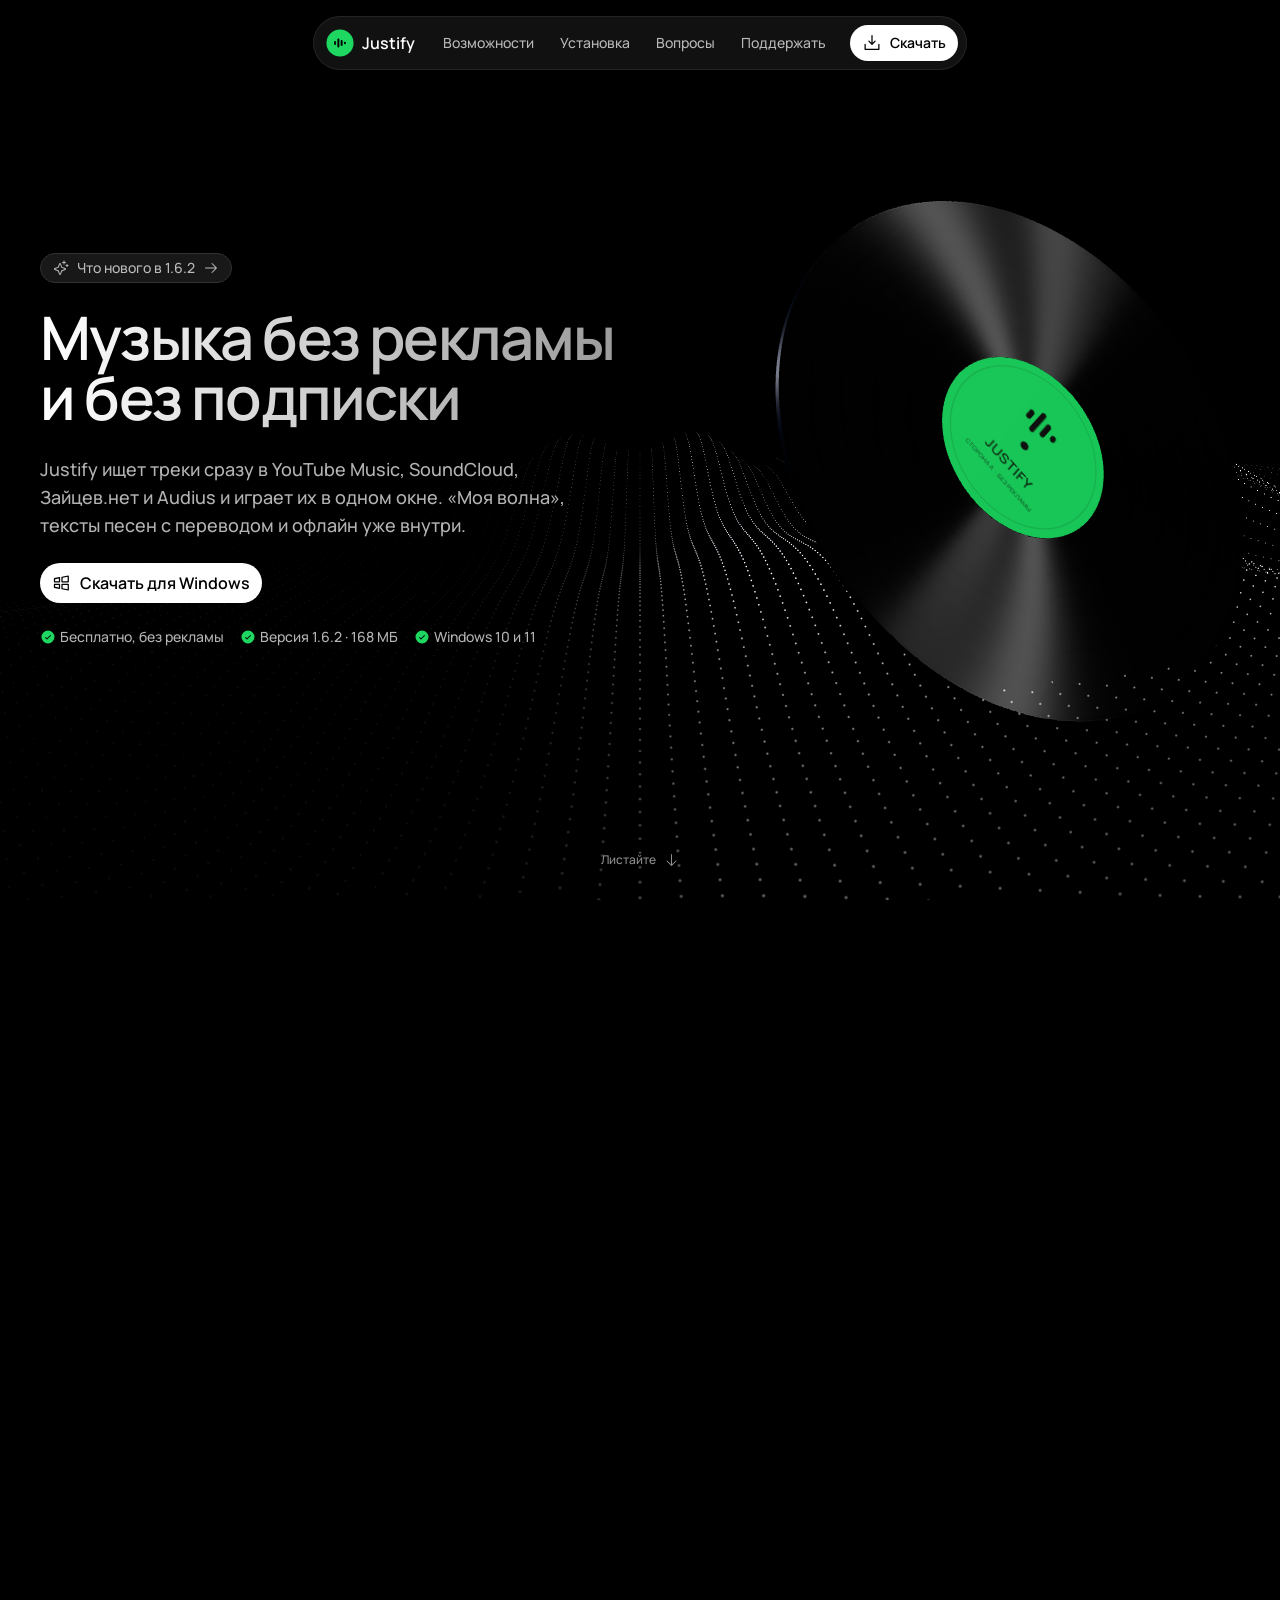
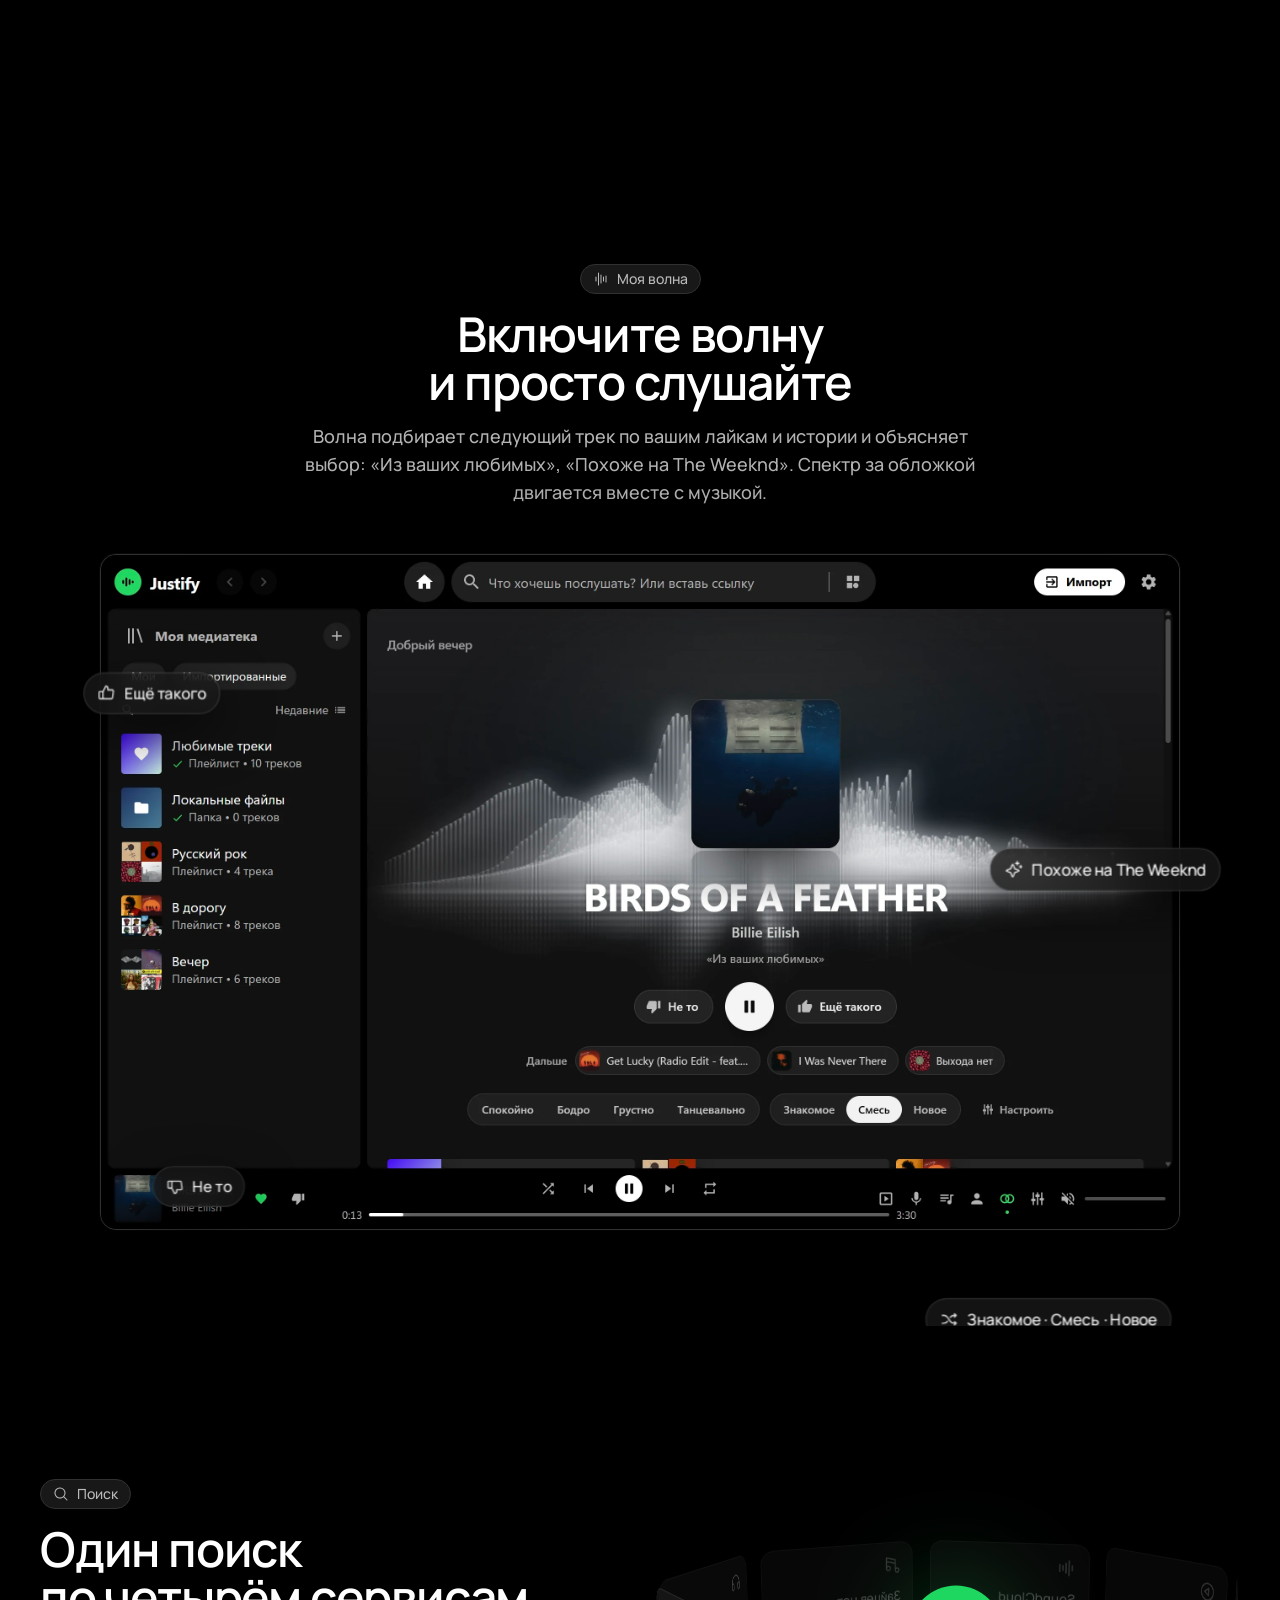
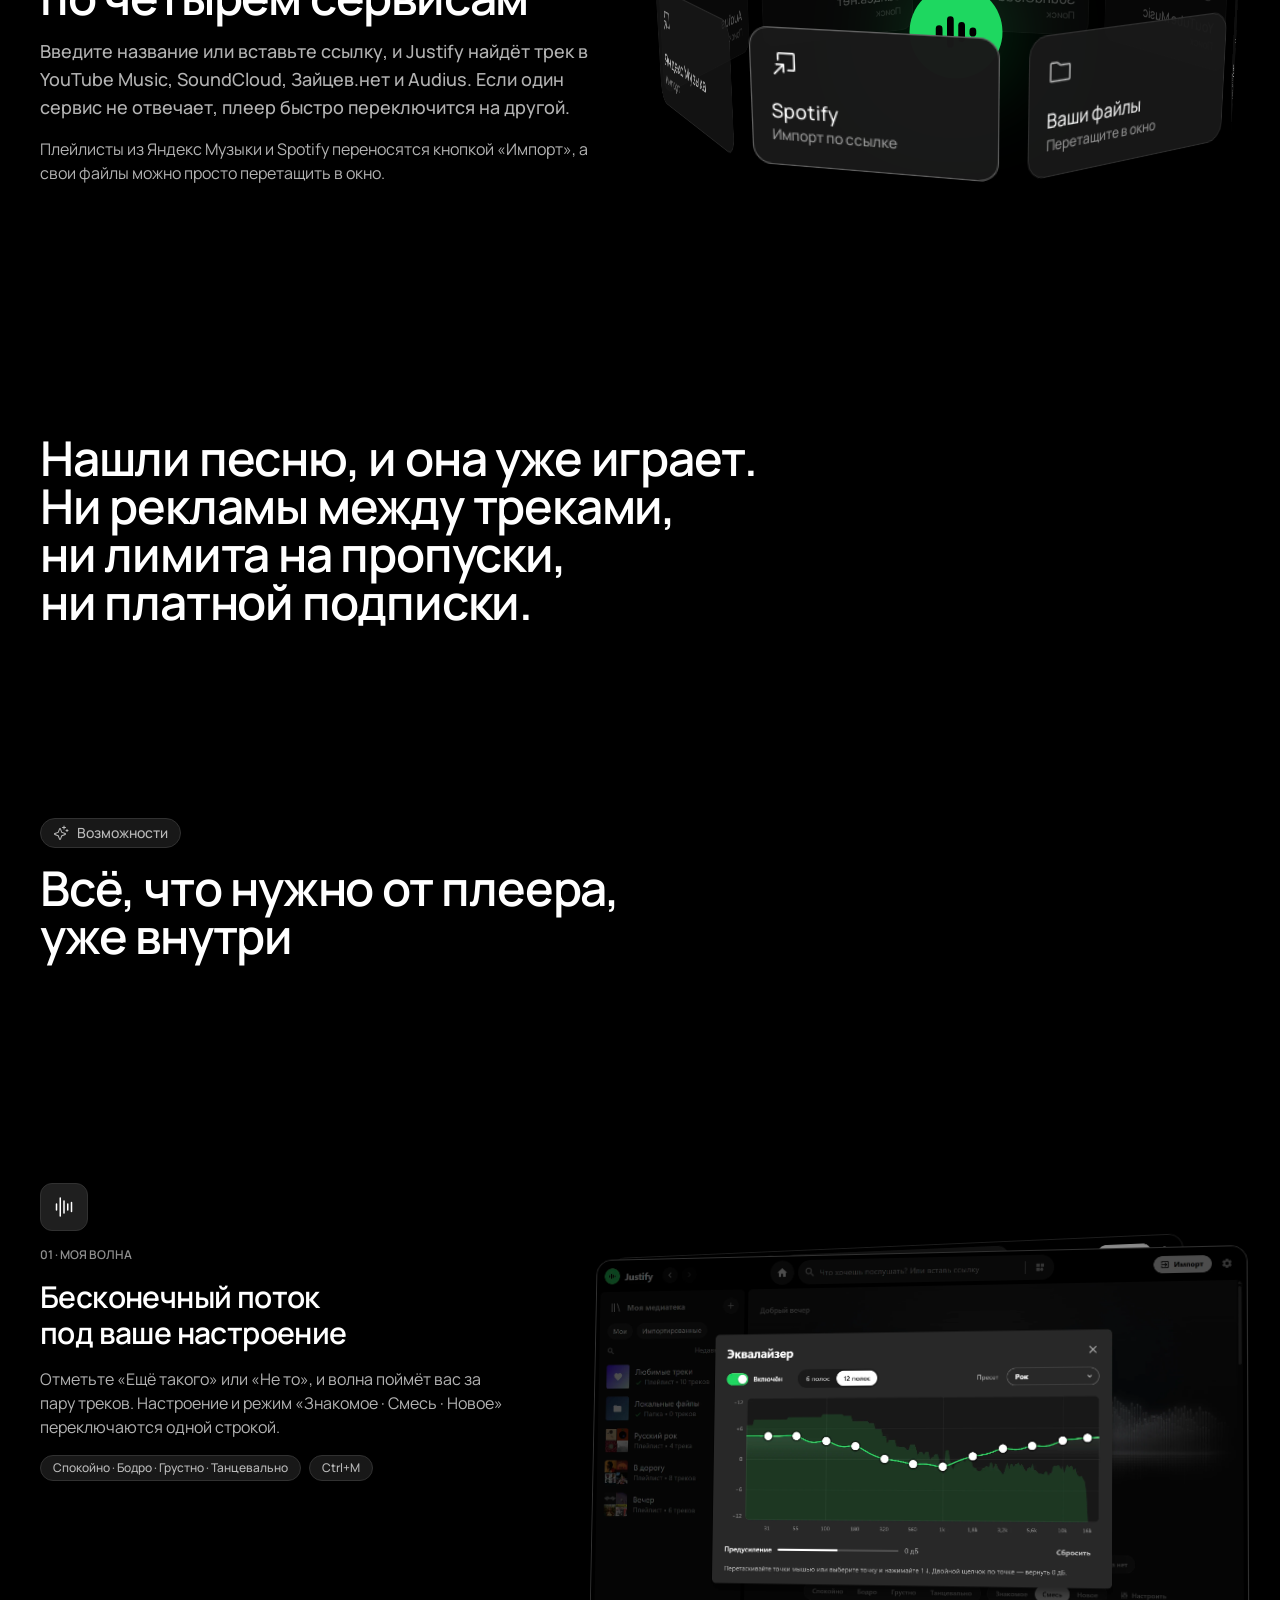
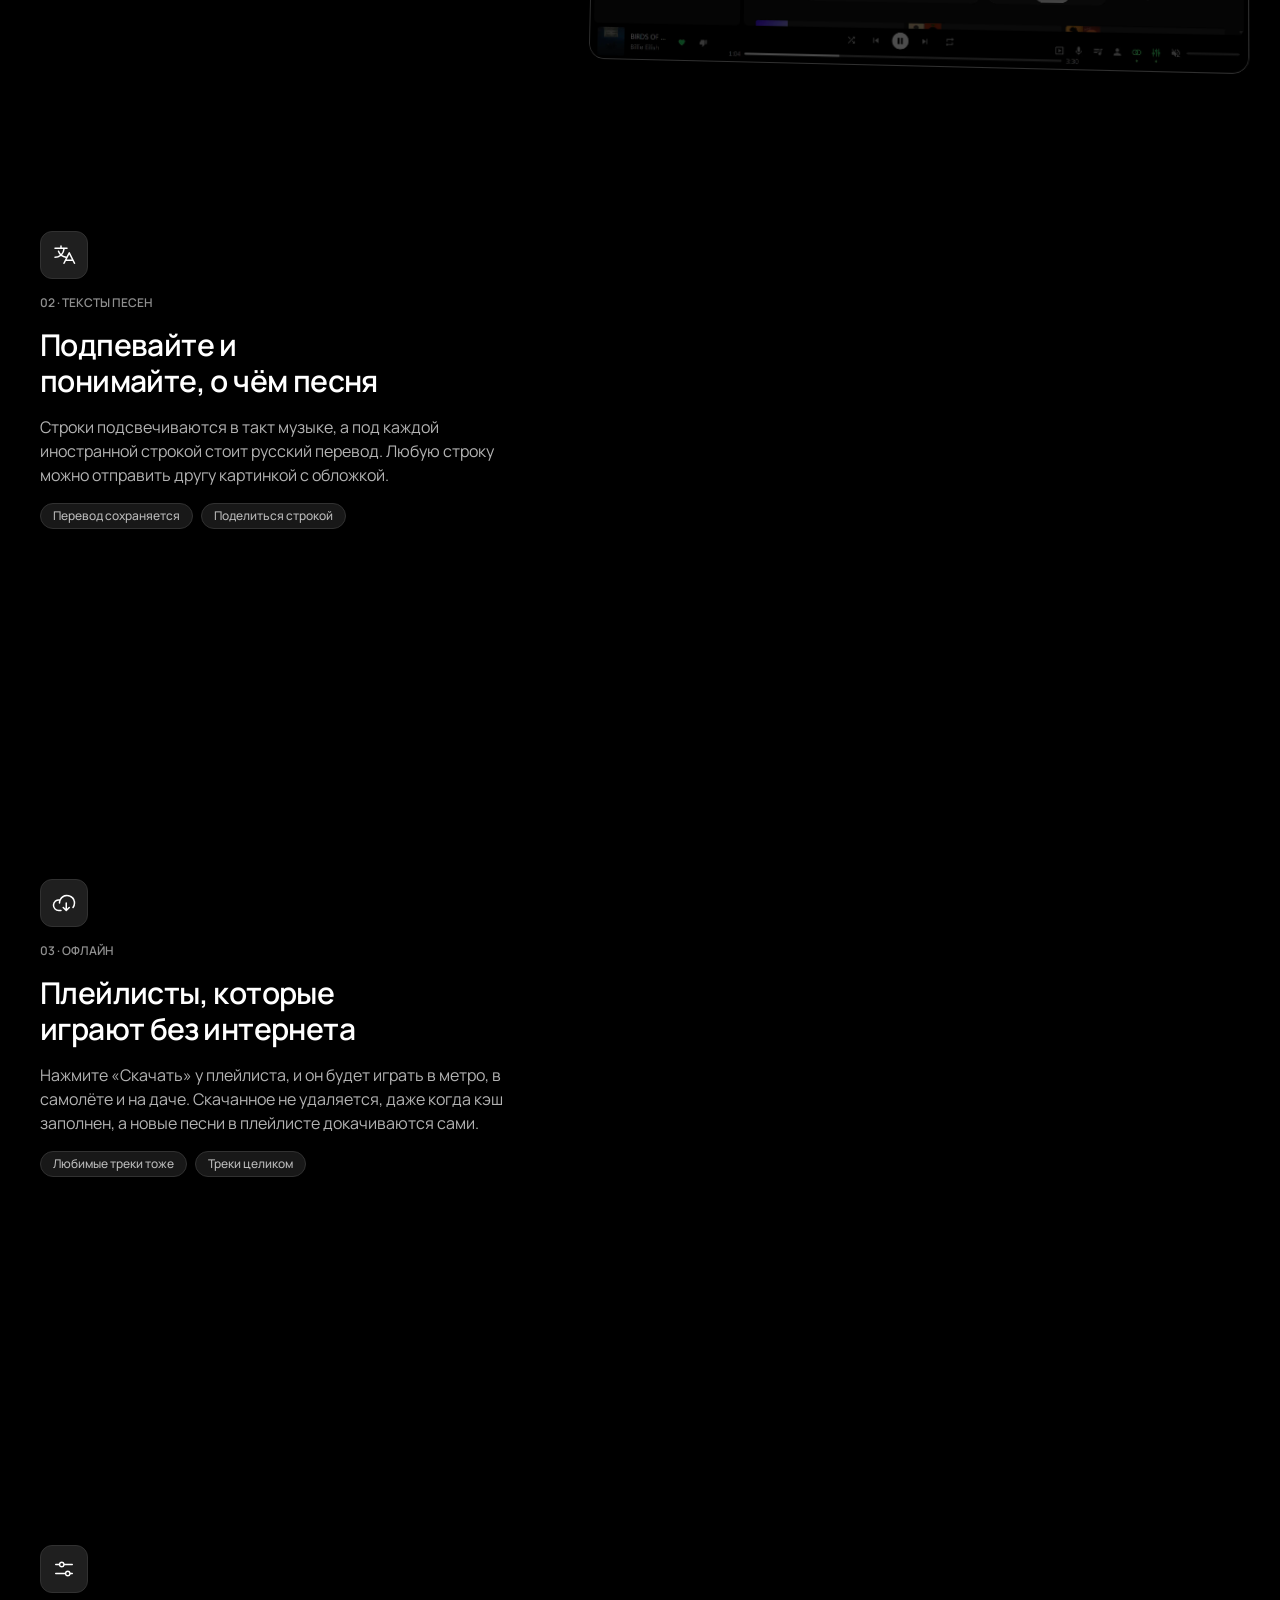
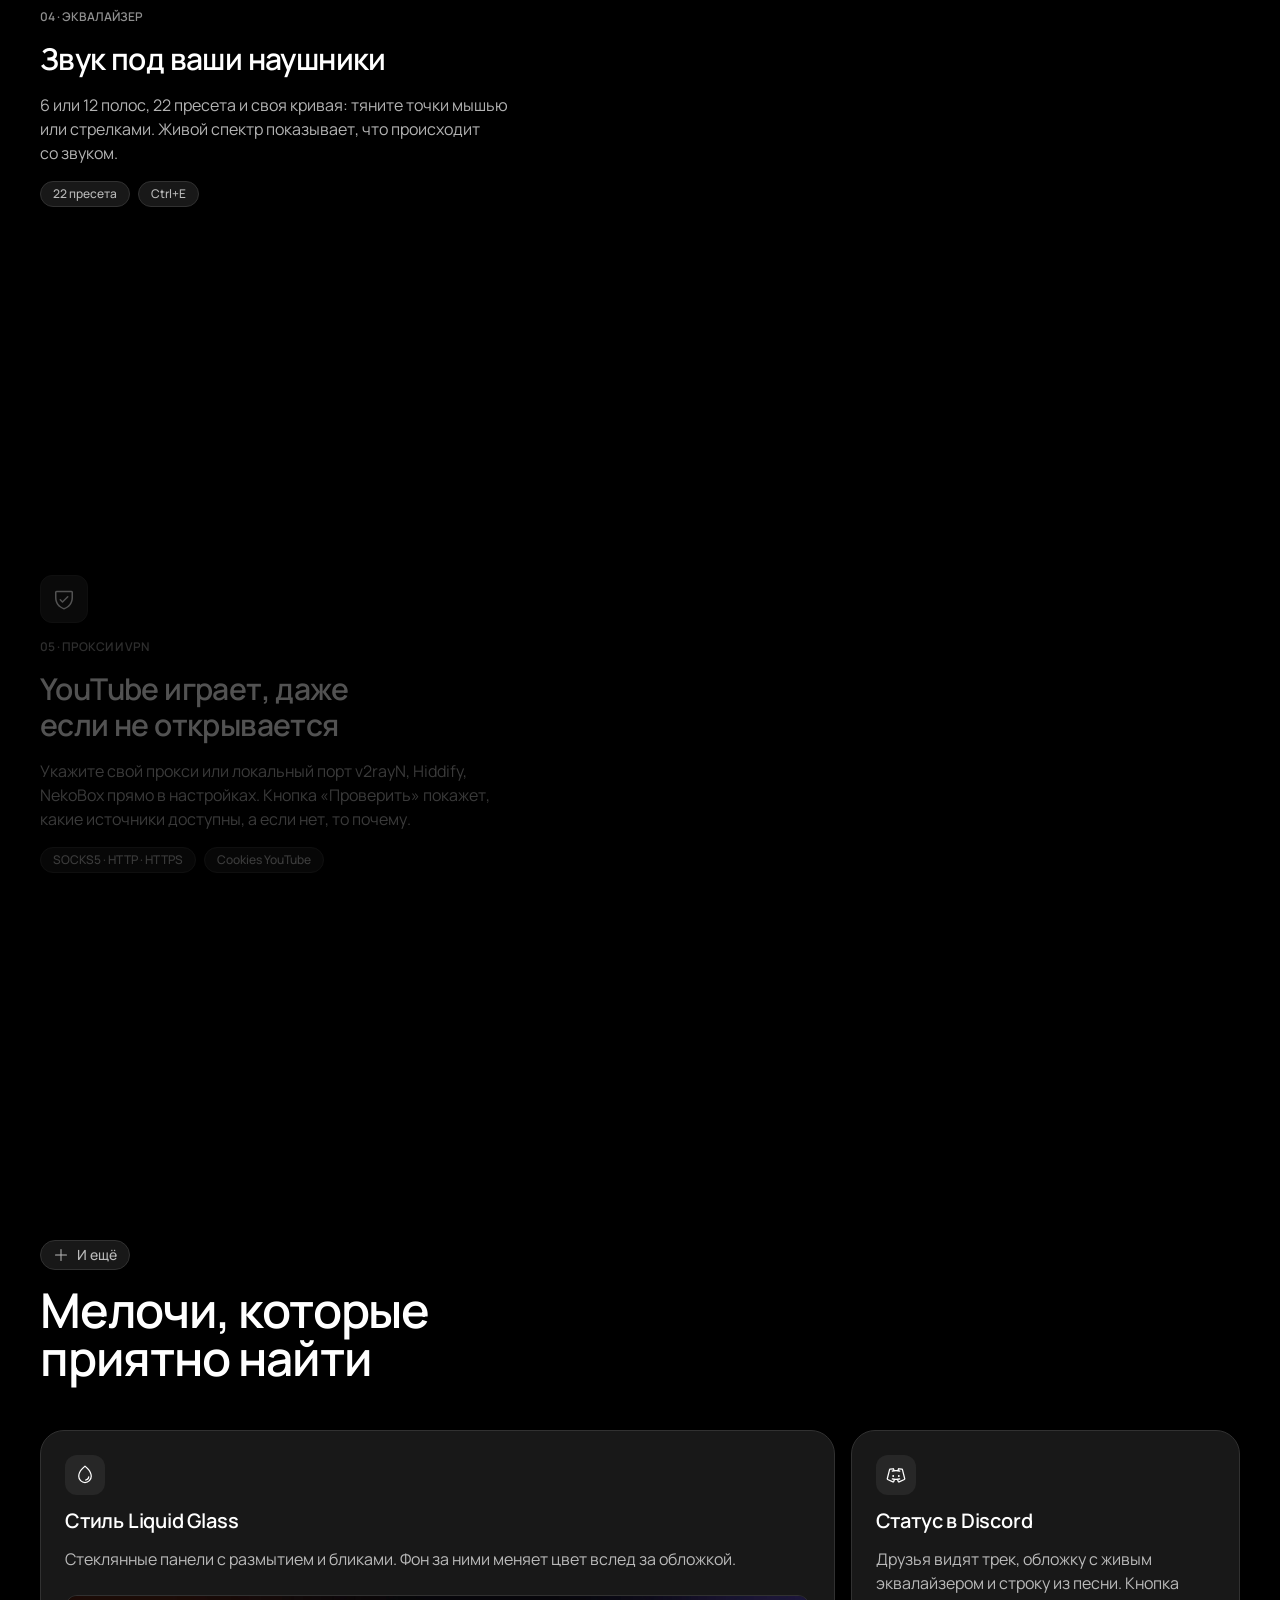
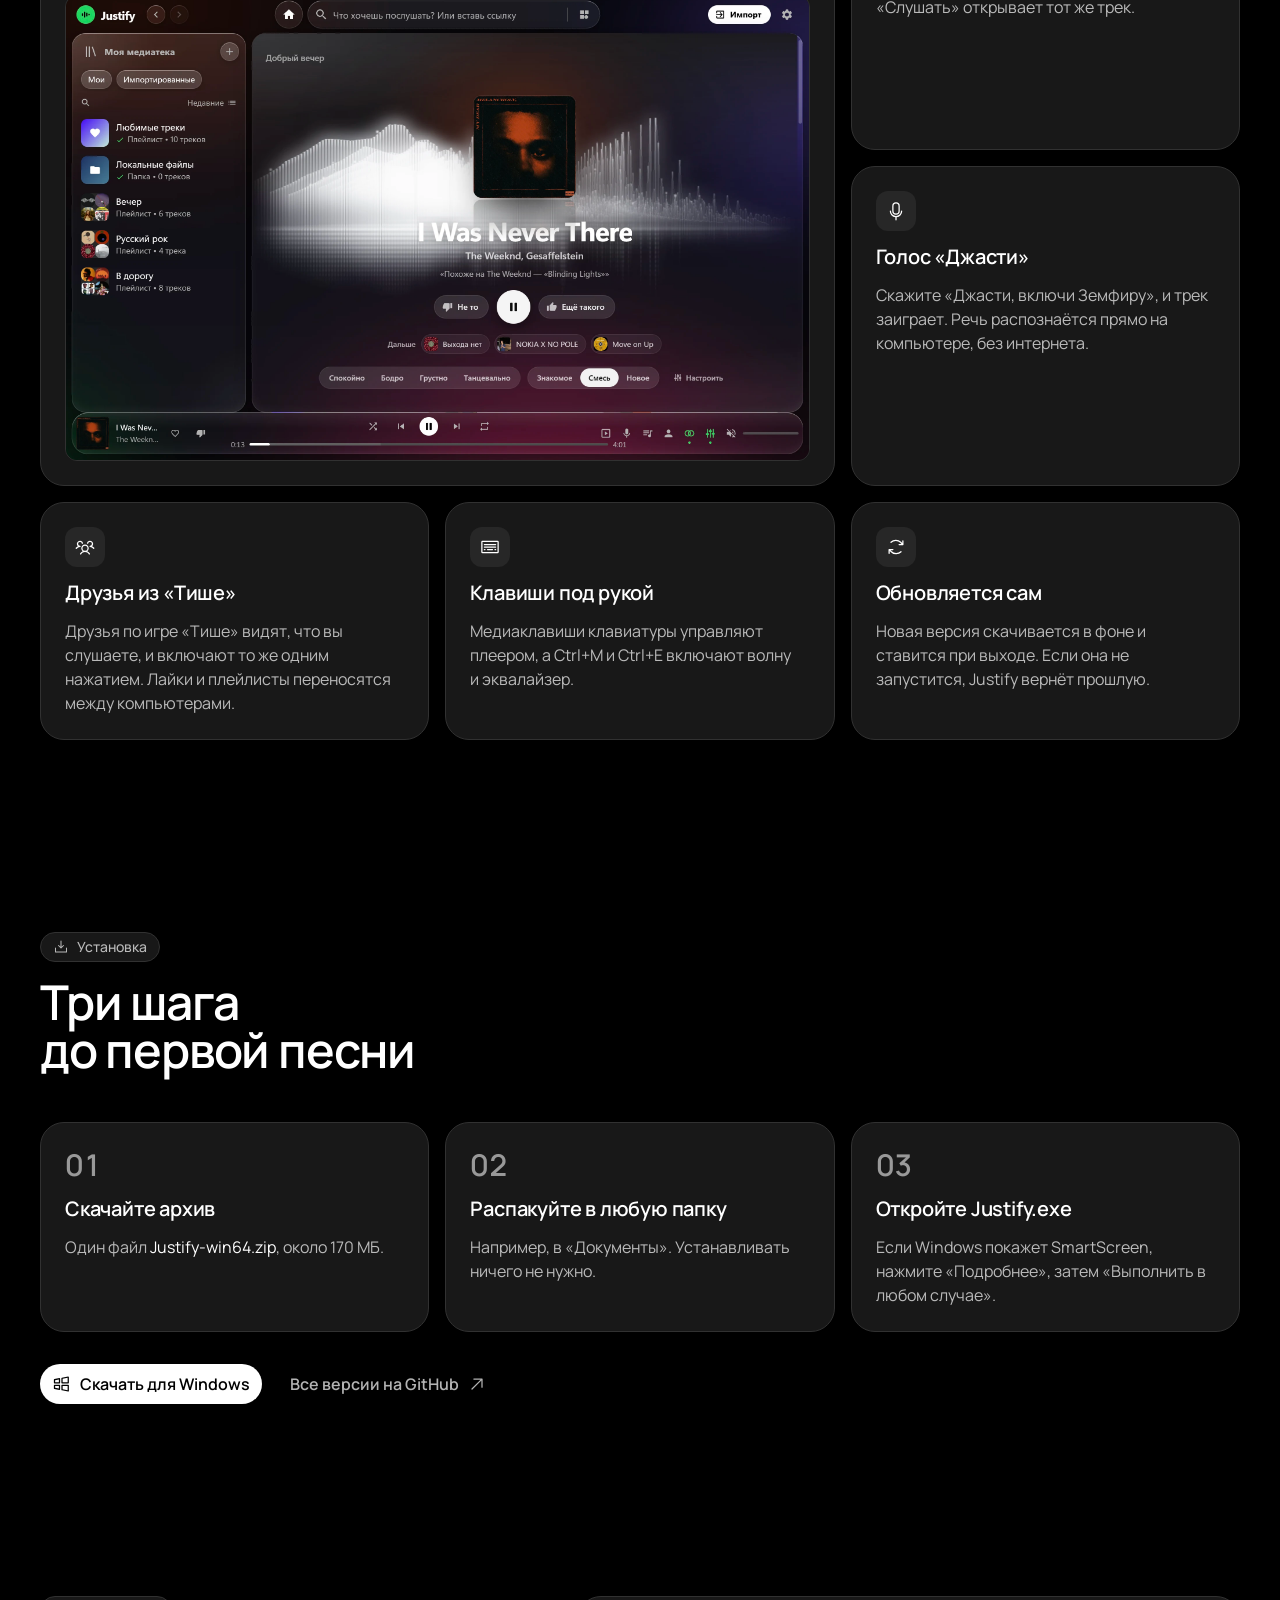
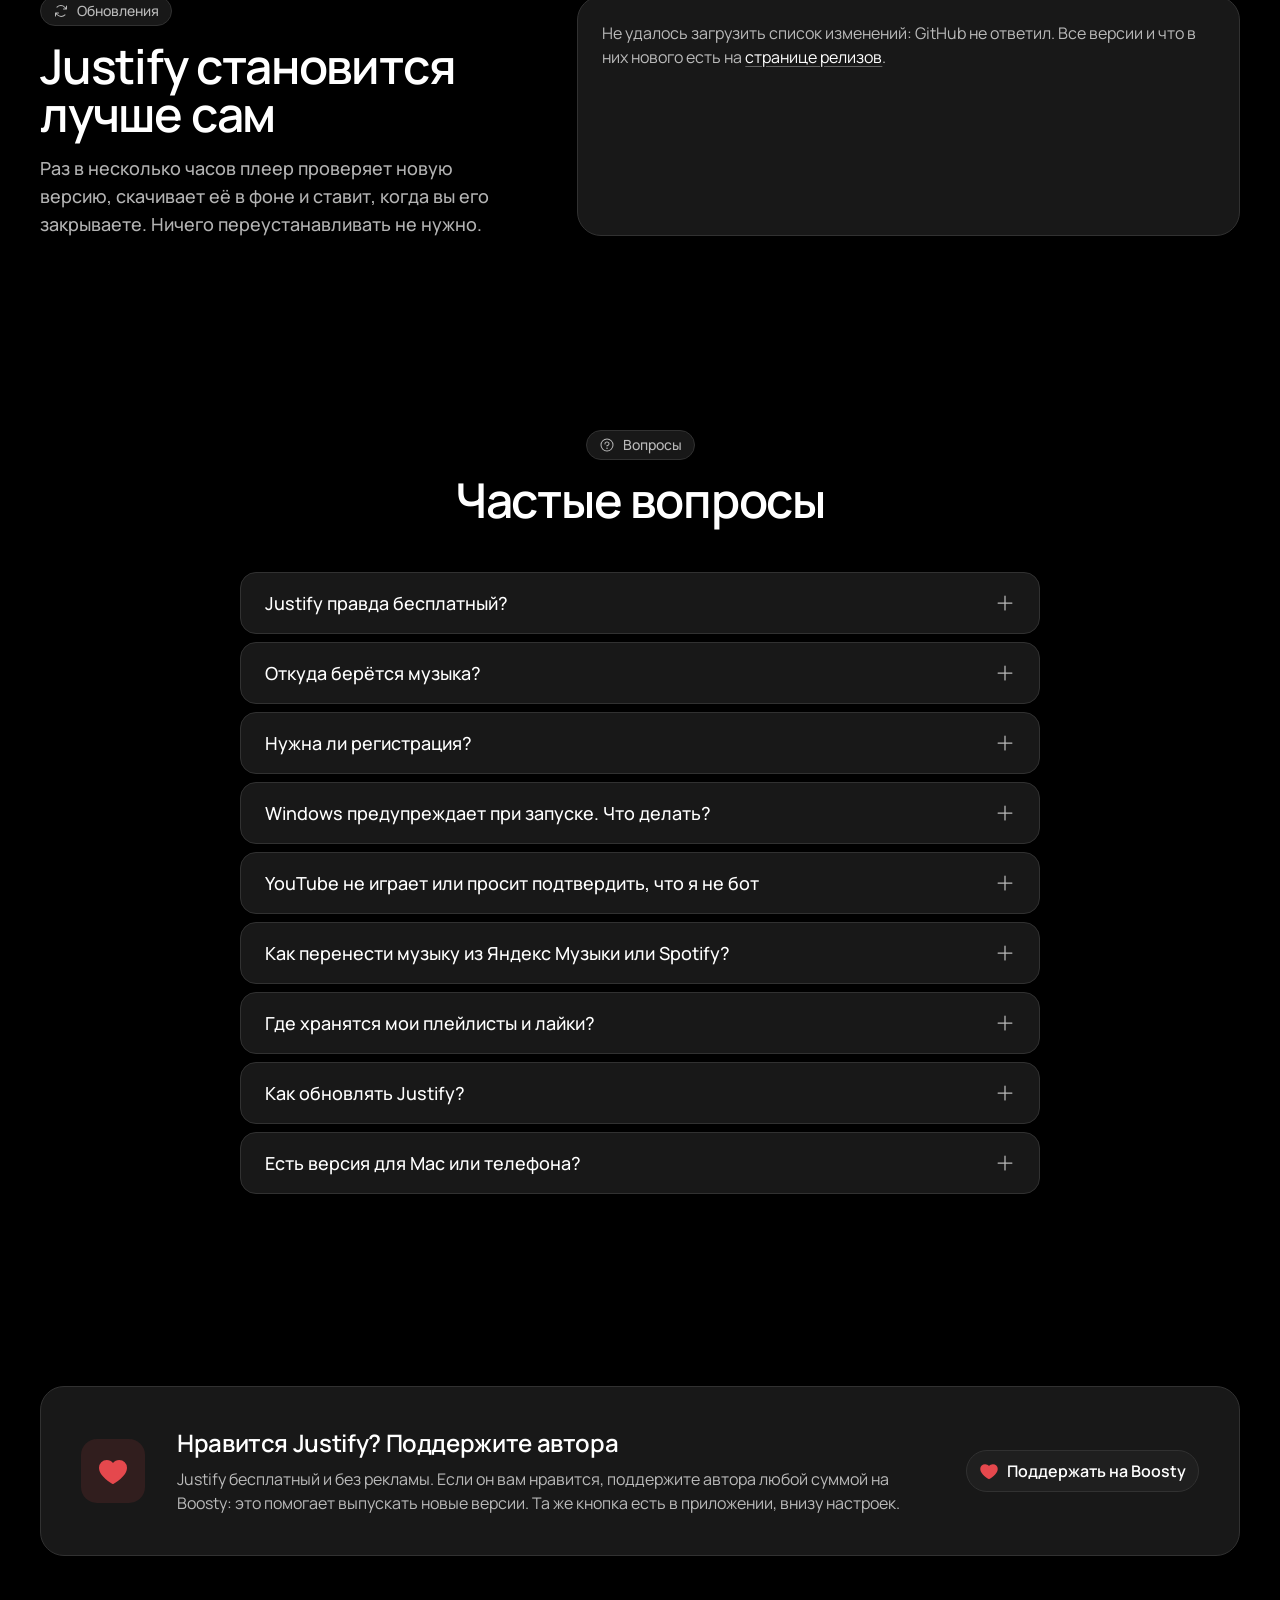
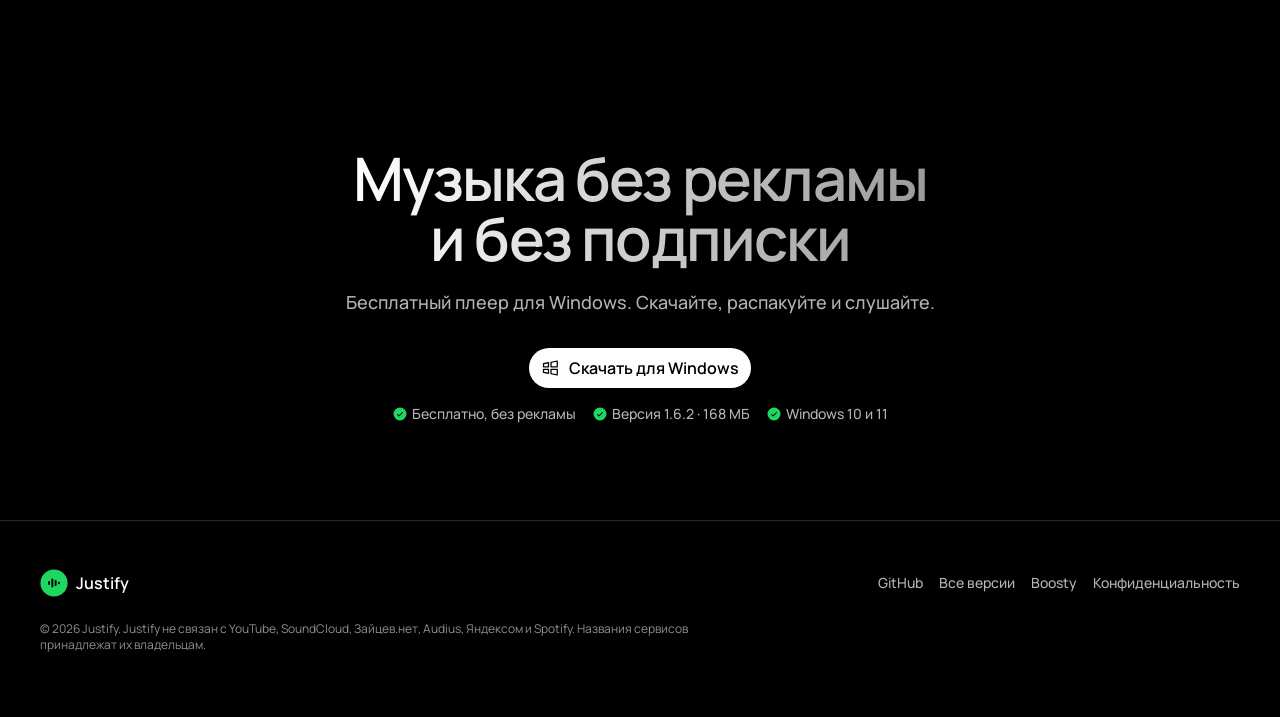
==== docs/index.html @ 6597d5a9 "Add landing site (GitHub Pages, docs/) Promo page with a three.js vinyl hero, scroll-driven 3D secti" ====
<!doctype html>
<html lang="ru">
<head>
  <meta charset="utf-8">
  <meta name="viewport" content="width=device-width, initial-scale=1, viewport-fit=cover">
  <title>Justify: бесплатный музыкальный плеер для Windows без рекламы</title>
  <meta name="description" content="Justify ищет музыку в YouTube Music, SoundCloud, Зайцев.нет и Audius и играет её в одном окне. «Моя волна», тексты песен с переводом, офлайн и эквалайзер. Бесплатно и без рекламы.">
  <link rel="canonical" href="https://sanlaran.github.io/Justify/">
  <meta name="theme-color" content="#000000">
  <meta name="color-scheme" content="dark">
  <link rel="icon" type="image/png" sizes="512x512" href="img/icon.png">
  <link rel="apple-touch-icon" href="img/icon.png">
  <meta property="og:type" content="website">
  <meta property="og:locale" content="ru_RU">
  <meta property="og:site_name" content="Justify">
  <meta property="og:title" content="Justify: музыка без рекламы и без подписки">
  <meta property="og:description" content="Бесплатный плеер для Windows. Ищет треки сразу в YouTube Music, SoundCloud, Зайцев.нет и Audius.">
  <meta property="og:url" content="https://sanlaran.github.io/Justify/">
  <meta property="og:image" content="https://sanlaran.github.io/Justify/img/og.png">
  <meta property="og:image:width" content="1200">
  <meta property="og:image:height" content="630">
  <meta property="og:image:alt" content="Justify: музыка без рекламы и без подписки. Окно плеера с «Моей волной».">
  <meta name="twitter:card" content="summary_large_image">
  <link rel="preload" href="fonts/manrope-cyrillic-wght-normal.woff2" as="font" type="font/woff2" crossorigin>
  <link rel="preload" href="fonts/manrope-latin-wght-normal.woff2" as="font" type="font/woff2" crossorigin>
  <link rel="preconnect" href="https://api.github.com" crossorigin>
  <link rel="stylesheet" href="assets/style.css">
  <script>document.documentElement.classList.add('js');</script>
  <script type="application/ld+json">[{"@context":"https://schema.org","@type":"SoftwareApplication","name":"Justify","description":"Бесплатный музыкальный плеер для Windows без рекламы: поиск по YouTube Music, SoundCloud, Зайцев.нет и Audius, «Моя волна», тексты песен с переводом, офлайн и эквалайзер.","applicationCategory":"MultimediaApplication","operatingSystem":"Windows 10, Windows 11","softwareVersion":"1.6.2","url":"https://sanlaran.github.io/Justify/","downloadUrl":"https://github.com/SanLARAN/Justify/releases/latest/download/Justify-win64.zip","image":"https://sanlaran.github.io/Justify/img/og.png","inLanguage":"ru","offers":{"@type":"Offer","price":"0","priceCurrency":"RUB"}},{"@context":"https://schema.org","@type":"FAQPage","mainEntity":[{"@type":"Question","name":"Justify правда бесплатный?","acceptedAnswer":{"@type":"Answer","text":"Да. В нём нет рекламы, подписки и платных функций. Если захотите сказать спасибо, можно поддержать автора на Boosty."}},{"@type":"Question","name":"Откуда берётся музыка?","acceptedAnswer":{"@type":"Answer","text":"Justify ищет и включает треки из открытых каталогов YouTube Music, SoundCloud, Зайцев.нет и Audius. Ещё он играет файлы с вашего компьютера: просто перетащите их в окно."}},{"@type":"Question","name":"Нужна ли регистрация?","acceptedAnswer":{"@type":"Answer","text":"Нет, всё работает сразу. Аккаунт нужен, только если хотите переносить лайки и плейлисты между компьютерами и видеть, что слушают друзья. Для входа подходят ник и пароль из игры «Тише»."}},{"@type":"Question","name":"Windows предупреждает при запуске. Что делать?","acceptedAnswer":{"@type":"Answer","text":"Это фильтр SmartScreen: он предупреждает о программах без платной цифровой подписи. Нажмите «Подробнее», затем «Выполнить в любом случае». Все версии Justify лежат в открытых релизах на GitHub."}},{"@type":"Question","name":"YouTube не играет или просит подтвердить, что я не бот","acceptedAnswer":{"@type":"Answer","text":"Откройте Настройки → Прокси и VPN и укажите свой прокси или локальный порт v2rayN, Hiddify, NekoBox. Кнопка «Проверить» покажет, что открывается. Если YouTube просит подтвердить, что вы не бот, возьмите cookies из браузера в Настройки → YouTube."}},{"@type":"Question","name":"Как перенести музыку из Яндекс Музыки или Spotify?","acceptedAnswer":{"@type":"Answer","text":"Нажмите «Импорт» вверху окна. Можно вставить ссылку на плейлист, войти в Яндекс Музыку или просто вставить список песен текстом. Justify найдёт те же треки и сложит их в плейлист."}},{"@type":"Question","name":"Где хранятся мои плейлисты и лайки?","acceptedAnswer":{"@type":"Answer","text":"На вашем компьютере, в папке %APPDATA%\\Justify. Резервную копию можно сделать в Настройки → Данные → Экспорт."}},{"@type":"Question","name":"Как обновлять Justify?","acceptedAnswer":{"@type":"Answer","text":"Никак: он сам проверяет новые версии, скачивает их в фоне и ставит, когда вы закрываете плеер. Проверить вручную можно в Настройки → Обновления."}},{"@type":"Question","name":"Есть версия для Mac или телефона?","acceptedAnswer":{"@type":"Answer","text":"Пока только для Windows 10 и 11, 64 бит."}}]}]</script>
</head>
<body>
  <a class="skip-link button-sm" href="#main">Перейти к содержанию</a>

  <header>
    <nav class="nav" aria-label="Основное меню">
      <a class="nav-logo body-1" href="#top" aria-label="Justify, в начало страницы"><svg viewBox="0 0 512 512" aria-hidden="true" focusable="false"><circle cx="256" cy="256" r="248" fill="#1ED760"/><g fill="#000"><rect x="148" y="220" width="36" height="72" rx="18"/><rect x="208" y="172" width="36" height="168" rx="18"/><rect x="268" y="202" width="36" height="108" rx="18"/><rect x="328" y="232" width="36" height="48" rx="18"/></g></svg><span>Justify</span></a>
      <div class="nav-links">
        <a class="title-4" href="#features">Возможности</a>
        <a class="title-4" href="#install">Установка</a>
        <a class="title-4" href="#faq">Вопросы</a>
        <a class="title-4" href="#support">Поддержать</a>
      </div>
      <a class="btn btn-primary button-sm nav-cta" href="https://github.com/SanLARAN/Justify/releases/latest/download/Justify-win64.zip" data-download><svg class="ic" viewBox="0 0 256 256" fill="currentColor" aria-hidden="true" focusable="false"><path d="M224,144v64a8,8,0,0,1-8,8H40a8,8,0,0,1-8-8V144a8,8,0,0,1,16,0v56H208V144a8,8,0,0,1,16,0Zm-101.66,5.66a8,8,0,0,0,11.32,0l40-40a8,8,0,0,0-11.32-11.32L136,124.69V32a8,8,0,0,0-16,0v92.69L93.66,98.34a8,8,0,0,0-11.32,11.32Z"/></svg>Скачать</a>
      <button class="nav-toggle" type="button" aria-expanded="false" aria-controls="menu" aria-label="Открыть меню"><span></span><span></span></button>
    </nav>
    <div class="menu" id="menu" aria-hidden="true">
      <ul>
        <li style="--i:0"><a class="menu-link heading-4" href="#features">Возможности</a></li>
        <li style="--i:1"><a class="menu-link heading-4" href="#install">Установка</a></li>
        <li style="--i:2"><a class="menu-link heading-4" href="#faq">Вопросы</a></li>
        <li style="--i:3"><a class="menu-link heading-4" href="#support">Поддержать</a></li>
        <li style="--i:4"><a class="btn btn-primary button-md" href="https://github.com/SanLARAN/Justify/releases/latest/download/Justify-win64.zip" data-download><svg class="ic" viewBox="0 0 256 256" fill="currentColor" aria-hidden="true" focusable="false"><path d="M208,136H128a8,8,0,0,0-8,8v57.45a8,8,0,0,0,6.57,7.88l80,14.54A7.61,7.61,0,0,0,208,224a8,8,0,0,0,8-8V144A8,8,0,0,0,208,136Zm-8,70.41-64-11.63V152h64ZM96,136H32a8,8,0,0,0-8,8v40a8,8,0,0,0,6.57,7.87l64,11.64a8.54,8.54,0,0,0,1.43.13,8,8,0,0,0,8-8V144A8,8,0,0,0,96,136Zm-8,50.05-48-8.73V152H88ZM213.13,33.86a8,8,0,0,0-6.56-1.73l-80,14.55A8,8,0,0,0,120,54.55V112a8,8,0,0,0,8,8h80a8,8,0,0,0,8-8V40A8,8,0,0,0,213.13,33.86ZM200,104H136V61.22l64-11.63ZM101.13,54.22a8,8,0,0,0-6.56-1.73l-64,11.64A8,8,0,0,0,24,72v40a8,8,0,0,0,8,8H96a8,8,0,0,0,8-8V60.36A8,8,0,0,0,101.13,54.22ZM88,104H40V78.68L88,70Z"/></svg>Скачать для Windows</a></li>
      </ul>
    </div>
  </header>

  <main id="main">
    <!-- Герой: пластинка над серебряной волной (three.js), при прокрутке разворачивается к зрителю -->
    <section class="hero" id="top" aria-labelledby="hero-title">
      <div class="hero-sticky">
        <canvas class="hero-canvas" aria-hidden="true"></canvas>
        <div class="hero-fallback" aria-hidden="true"><img src="img/wave.webp" width="2560" height="1600" alt=""></div>
        <div class="container hero-inner">
          <div class="hero-copy" data-hero-copy>
            <a class="eyebrow caption-1" href="#updates"><svg class="ic" viewBox="0 0 256 256" fill="currentColor" aria-hidden="true" focusable="false"><path d="M197.58,129.06,146,110l-19-51.62a15.92,15.92,0,0,0-29.88,0L78,110l-51.62,19a15.92,15.92,0,0,0,0,29.88L78,178l19,51.62a15.92,15.92,0,0,0,29.88,0L146,178l51.62-19a15.92,15.92,0,0,0,0-29.88ZM137,164.22a8,8,0,0,0-4.74,4.74L112,223.85,91.78,169A8,8,0,0,0,87,164.22L32.15,144,87,123.78A8,8,0,0,0,91.78,119L112,64.15,132.22,119a8,8,0,0,0,4.74,4.74L191.85,144ZM144,40a8,8,0,0,1,8-8h16V16a8,8,0,0,1,16,0V32h16a8,8,0,0,1,0,16H184V64a8,8,0,0,1-16,0V48H152A8,8,0,0,1,144,40ZM248,88a8,8,0,0,1-8,8h-8v8a8,8,0,0,1-16,0V96h-8a8,8,0,0,1,0-16h8V72a8,8,0,0,1,16,0v8h8A8,8,0,0,1,248,88Z"/></svg><span data-rel="eyebrow">Что нового в 1.6.2</span><svg class="ic" viewBox="0 0 256 256" fill="currentColor" aria-hidden="true" focusable="false"><path d="M221.66,133.66l-72,72a8,8,0,0,1-11.32-11.32L196.69,136H40a8,8,0,0,1,0-16H196.69L138.34,61.66a8,8,0,0,1,11.32-11.32l72,72A8,8,0,0,1,221.66,133.66Z"/></svg></a>
            <h1 class="hero-title heading-4 sm-heading-3 md-heading-2 lg-heading-1" id="hero-title">Музыка без рекламы<br> и без подписки</h1>
            <p class="hero-sub title-2 muted">Justify ищет треки сразу в YouTube Music, SoundCloud, Зайцев.нет и Audius и играет их в одном окне. «Моя волна», тексты песен с переводом и офлайн уже внутри.</p>
            <div class="hero-actions">
              <a class="btn btn-primary button-md" href="https://github.com/SanLARAN/Justify/releases/latest/download/Justify-win64.zip" data-download><svg class="ic" viewBox="0 0 256 256" fill="currentColor" aria-hidden="true" focusable="false"><path d="M208,136H128a8,8,0,0,0-8,8v57.45a8,8,0,0,0,6.57,7.88l80,14.54A7.61,7.61,0,0,0,208,224a8,8,0,0,0,8-8V144A8,8,0,0,0,208,136Zm-8,70.41-64-11.63V152h64ZM96,136H32a8,8,0,0,0-8,8v40a8,8,0,0,0,6.57,7.87l64,11.64a8.54,8.54,0,0,0,1.43.13,8,8,0,0,0,8-8V144A8,8,0,0,0,96,136Zm-8,50.05-48-8.73V152H88ZM213.13,33.86a8,8,0,0,0-6.56-1.73l-80,14.55A8,8,0,0,0,120,54.55V112a8,8,0,0,0,8,8h80a8,8,0,0,0,8-8V40A8,8,0,0,0,213.13,33.86ZM200,104H136V61.22l64-11.63ZM101.13,54.22a8,8,0,0,0-6.56-1.73l-64,11.64A8,8,0,0,0,24,72v40a8,8,0,0,0,8,8H96a8,8,0,0,0,8-8V60.36A8,8,0,0,0,101.13,54.22ZM88,104H40V78.68L88,70Z"/></svg>Скачать для Windows</a>
            </div>
            <p class="hero-meta caption-1 muted">
              <span><svg class="ic" viewBox="0 0 256 256" fill="currentColor" aria-hidden="true" focusable="false"><path d="M128,24A104,104,0,1,0,232,128,104.11,104.11,0,0,0,128,24Zm45.66,85.66-56,56a8,8,0,0,1-11.32,0l-24-24a8,8,0,0,1,11.32-11.32L112,148.69l50.34-50.35a8,8,0,0,1,11.32,11.32Z"/></svg>Бесплатно, без рекламы</span>
              <span><svg class="ic" viewBox="0 0 256 256" fill="currentColor" aria-hidden="true" focusable="false"><path d="M128,24A104,104,0,1,0,232,128,104.11,104.11,0,0,0,128,24Zm45.66,85.66-56,56a8,8,0,0,1-11.32,0l-24-24a8,8,0,0,1,11.32-11.32L112,148.69l50.34-50.35a8,8,0,0,1,11.32,11.32Z"/></svg><span data-rel="meta">Версия 1.6.2 · 168 МБ</span></span>
              <span><svg class="ic" viewBox="0 0 256 256" fill="currentColor" aria-hidden="true" focusable="false"><path d="M128,24A104,104,0,1,0,232,128,104.11,104.11,0,0,0,128,24Zm45.66,85.66-56,56a8,8,0,0,1-11.32,0l-24-24a8,8,0,0,1,11.32-11.32L112,148.69l50.34-50.35a8,8,0,0,1,11.32,11.32Z"/></svg>Windows 10 и 11</span>
            </p>
          </div>
        </div>
        <a class="scroll-hint caption-4" href="#look">Листайте<svg class="ic" viewBox="0 0 256 256" fill="currentColor" aria-hidden="true" focusable="false"><path d="M205.66,149.66l-72,72a8,8,0,0,1-11.32,0l-72-72a8,8,0,0,1,11.32-11.32L120,196.69V40a8,8,0,0,1,16,0V196.69l58.34-58.35a8,8,0,0,1,11.32,11.32Z"/></svg></a>
      </div>
    </section>

    <!-- Окно приложения в 3D: выпрямляется при прокрутке -->
    <section class="section showcase" id="look" aria-labelledby="look-title">
      <div class="container">
        <div class="section-head center reveal">
          <p class="eyebrow caption-1"><svg class="ic" viewBox="0 0 256 256" fill="currentColor" aria-hidden="true" focusable="false"><path d="M56,96v64a8,8,0,0,1-16,0V96a8,8,0,0,1,16,0ZM88,24a8,8,0,0,0-8,8V224a8,8,0,0,0,16,0V32A8,8,0,0,0,88,24Zm40,32a8,8,0,0,0-8,8V192a8,8,0,0,0,16,0V64A8,8,0,0,0,128,56Zm40,32a8,8,0,0,0-8,8v64a8,8,0,0,0,16,0V96A8,8,0,0,0,168,88Zm40-16a8,8,0,0,0-8,8v96a8,8,0,0,0,16,0V80A8,8,0,0,0,208,72Z"/></svg>Моя волна</p>
          <h2 class="heading-4 md-heading-3 lg-heading-2" id="look-title">Включите волну<br> и просто слушайте</h2>
          <p class="title-2 muted">Волна подбирает следующий трек по вашим лайкам и истории и объясняет выбор: «Из ваших любимых», «Похоже на The Weeknd». Спектр за обложкой двигается вместе с музыкой.</p>
        </div>
        <div class="tilt-stage">
          <div class="tilt" data-tilt>
            <figure class="frame">
              <img src="img/wave.webp" width="2560" height="1600" loading="lazy" decoding="async" alt="Окно Justify: играет «BIRDS OF A FEATHER» Billie Eilish. Обложка стоит на серебряной волне спектра, под ней кнопки «Не то» и «Ещё такого» и три следующих трека.">
            </figure>
            <span class="chip chip-a caption-1" aria-hidden="true"><svg class="ic" viewBox="0 0 256 256" fill="currentColor" aria-hidden="true" focusable="false"><path d="M234,80.12A24,24,0,0,0,216,72H160V56a40,40,0,0,0-40-40,8,8,0,0,0-7.16,4.42L75.06,96H32a16,16,0,0,0-16,16v88a16,16,0,0,0,16,16H204a24,24,0,0,0,23.82-21l12-96A24,24,0,0,0,234,80.12ZM32,112H72v88H32ZM223.94,97l-12,96a8,8,0,0,1-7.94,7H88V105.89l36.71-73.43A24,24,0,0,1,144,56V80a8,8,0,0,0,8,8h64a8,8,0,0,1,7.94,9Z"/></svg>Ещё такого</span>
            <span class="chip chip-b caption-1" aria-hidden="true"><svg class="ic" viewBox="0 0 256 256" fill="currentColor" aria-hidden="true" focusable="false"><path d="M197.58,129.06,146,110l-19-51.62a15.92,15.92,0,0,0-29.88,0L78,110l-51.62,19a15.92,15.92,0,0,0,0,29.88L78,178l19,51.62a15.92,15.92,0,0,0,29.88,0L146,178l51.62-19a15.92,15.92,0,0,0,0-29.88ZM137,164.22a8,8,0,0,0-4.74,4.74L112,223.85,91.78,169A8,8,0,0,0,87,164.22L32.15,144,87,123.78A8,8,0,0,0,91.78,119L112,64.15,132.22,119a8,8,0,0,0,4.74,4.74L191.85,144ZM144,40a8,8,0,0,1,8-8h16V16a8,8,0,0,1,16,0V32h16a8,8,0,0,1,0,16H184V64a8,8,0,0,1-16,0V48H152A8,8,0,0,1,144,40ZM248,88a8,8,0,0,1-8,8h-8v8a8,8,0,0,1-16,0V96h-8a8,8,0,0,1,0-16h8V72a8,8,0,0,1,16,0v8h8A8,8,0,0,1,248,88Z"/></svg>Похоже на The Weeknd</span>
            <span class="chip chip-c caption-1" aria-hidden="true"><svg class="ic" viewBox="0 0 256 256" fill="currentColor" aria-hidden="true" focusable="false"><path d="M239.82,157l-12-96A24,24,0,0,0,204,40H32A16,16,0,0,0,16,56v88a16,16,0,0,0,16,16H75.06l37.78,75.58A8,8,0,0,0,120,240a40,40,0,0,0,40-40V184h56a24,24,0,0,0,23.82-27ZM72,144H32V56H72Zm150,21.29a7.88,7.88,0,0,1-6,2.71H152a8,8,0,0,0-8,8v24a24,24,0,0,1-19.29,23.54L88,150.11V56H204a8,8,0,0,1,7.94,7l12,96A7.87,7.87,0,0,1,222,165.29Z"/></svg>Не то</span>
            <span class="chip chip-d caption-1" aria-hidden="true"><svg class="ic" viewBox="0 0 256 256" fill="currentColor" aria-hidden="true" focusable="false"><path d="M237.66,178.34a8,8,0,0,1,0,11.32l-24,24a8,8,0,0,1-11.32-11.32L212.69,192H200.94a72.12,72.12,0,0,1-58.59-30.15l-41.72-58.4A56.1,56.1,0,0,0,55.06,80H32a8,8,0,0,1,0-16H55.06a72.12,72.12,0,0,1,58.59,30.15l41.72,58.4A56.1,56.1,0,0,0,200.94,176h11.75l-10.35-10.34a8,8,0,0,1,11.32-11.32ZM143,107a8,8,0,0,0,11.16-1.86l1.2-1.67A56.1,56.1,0,0,1,200.94,80h11.75L202.34,90.34a8,8,0,0,0,11.32,11.32l24-24a8,8,0,0,0,0-11.32l-24-24a8,8,0,0,0-11.32,11.32L212.69,64H200.94a72.12,72.12,0,0,0-58.59,30.15l-1.2,1.67A8,8,0,0,0,143,107Zm-30,42a8,8,0,0,0-11.16,1.86l-1.2,1.67A56.1,56.1,0,0,1,55.06,176H32a8,8,0,0,0,0,16H55.06a72.12,72.12,0,0,0,58.59-30.15l1.2-1.67A8,8,0,0,0,113,149Z"/></svg>Знакомое · Смесь · Новое</span>
          </div>
        </div>
      </div>
    </section>

    <!-- Источники: кольцо карточек в 3D -->
    <section class="section" id="sources" aria-labelledby="sources-title">
      <div class="container sources-grid">
        <div class="reveal">
          <div class="section-head" style="margin-bottom:0">
            <p class="eyebrow caption-1"><svg class="ic" viewBox="0 0 256 256" fill="currentColor" aria-hidden="true" focusable="false"><path d="M229.66,218.34l-50.07-50.06a88.11,88.11,0,1,0-11.31,11.31l50.06,50.07a8,8,0,0,0,11.32-11.32ZM40,112a72,72,0,1,1,72,72A72.08,72.08,0,0,1,40,112Z"/></svg>Поиск</p>
            <h2 class="heading-4 md-heading-3 lg-heading-2" id="sources-title">Один поиск<br> по четырём сервисам</h2>
            <p class="title-2 muted">Введите название или вставьте ссылку, и Justify найдёт трек в YouTube Music, SoundCloud, Зайцев.нет и Audius. Если один сервис не отвечает, плеер быстро переключится на другой.</p>
            <p class="body-3 muted">Плейлисты из Яндекс Музыки и Spotify переносятся кнопкой «Импорт», а свои файлы можно просто перетащить в окно.</p>
          </div>
        </div>
        <div class="ring-stage" aria-hidden="true">
          <div class="ring" data-ring>
            <div class="ring-card"><svg class="ic" viewBox="0 0 256 256" fill="currentColor" aria-hidden="true" focusable="false"><path d="M128,24A104,104,0,1,0,232,128,104.11,104.11,0,0,0,128,24Zm0,192a88,88,0,1,1,88-88A88.1,88.1,0,0,1,128,216Zm48.24-94.78-64-40A8,8,0,0,0,100,88v80a8,8,0,0,0,12.24,6.78l64-40a8,8,0,0,0,0-13.56ZM116,153.57V102.43L156.91,128Z"/></svg><div><p class="title-3">YouTube Music</p><p class="caption-4 dim">Поиск</p></div></div>
            <div class="ring-card"><svg class="ic" viewBox="0 0 256 256" fill="currentColor" aria-hidden="true" focusable="false"><path d="M56,96v64a8,8,0,0,1-16,0V96a8,8,0,0,1,16,0ZM88,24a8,8,0,0,0-8,8V224a8,8,0,0,0,16,0V32A8,8,0,0,0,88,24Zm40,32a8,8,0,0,0-8,8V192a8,8,0,0,0,16,0V64A8,8,0,0,0,128,56Zm40,32a8,8,0,0,0-8,8v64a8,8,0,0,0,16,0V96A8,8,0,0,0,168,88Zm40-16a8,8,0,0,0-8,8v96a8,8,0,0,0,16,0V80A8,8,0,0,0,208,72Z"/></svg><div><p class="title-3">SoundCloud</p><p class="caption-4 dim">Поиск</p></div></div>
            <div class="ring-card"><svg class="ic" viewBox="0 0 256 256" fill="currentColor" aria-hidden="true" focusable="false"><path d="M212.92,17.69a8,8,0,0,0-6.86-1.45l-128,32A8,8,0,0,0,72,56V166.08A36,36,0,1,0,88,196V110.25l112-28v51.83A36,36,0,1,0,216,164V24A8,8,0,0,0,212.92,17.69ZM52,216a20,20,0,1,1,20-20A20,20,0,0,1,52,216ZM88,93.75V62.25l112-28v31.5ZM180,184a20,20,0,1,1,20-20A20,20,0,0,1,180,184Z"/></svg><div><p class="title-3">Зайцев.нет</p><p class="caption-4 dim">Поиск</p></div></div>
            <div class="ring-card"><svg class="ic" viewBox="0 0 256 256" fill="currentColor" aria-hidden="true" focusable="false"><path d="M201.89,54.66A103.43,103.43,0,0,0,128.79,24H128A104,104,0,0,0,24,128v56a24,24,0,0,0,24,24H64a24,24,0,0,0,24-24V144a24,24,0,0,0-24-24H40.36A88,88,0,0,1,128,40h.67a87.71,87.71,0,0,1,87,80H192a24,24,0,0,0-24,24v40a24,24,0,0,0,24,24h16a24,24,0,0,0,24-24V128A103.41,103.41,0,0,0,201.89,54.66ZM64,136a8,8,0,0,1,8,8v40a8,8,0,0,1-8,8H48a8,8,0,0,1-8-8V136Zm152,48a8,8,0,0,1-8,8H192a8,8,0,0,1-8-8V144a8,8,0,0,1,8-8h24Z"/></svg><div><p class="title-3">Audius</p><p class="caption-4 dim">Поиск</p></div></div>
            <div class="ring-card"><svg class="ic" viewBox="0 0 256 256" fill="currentColor" aria-hidden="true" focusable="false"><path d="M128,136v64a8,8,0,0,1-16,0V155.32L45.66,221.66a8,8,0,0,1-11.32-11.32L100.68,144H56a8,8,0,0,1,0-16h64A8,8,0,0,1,128,136ZM208,32H80A16,16,0,0,0,64,48V96a8,8,0,0,0,16,0V48H208V176H160a8,8,0,0,0,0,16h48a16,16,0,0,0,16-16V48A16,16,0,0,0,208,32Z"/></svg><div><p class="title-3">Яндекс Музыка</p><p class="caption-4 dim">Импорт</p></div></div>
            <div class="ring-card"><svg class="ic" viewBox="0 0 256 256" fill="currentColor" aria-hidden="true" focusable="false"><path d="M128,136v64a8,8,0,0,1-16,0V155.32L45.66,221.66a8,8,0,0,1-11.32-11.32L100.68,144H56a8,8,0,0,1,0-16h64A8,8,0,0,1,128,136ZM208,32H80A16,16,0,0,0,64,48V96a8,8,0,0,0,16,0V48H208V176H160a8,8,0,0,0,0,16h48a16,16,0,0,0,16-16V48A16,16,0,0,0,208,32Z"/></svg><div><p class="title-3">Spotify</p><p class="caption-4 dim">Импорт по ссылке</p></div></div>
            <div class="ring-card"><svg class="ic" viewBox="0 0 256 256" fill="currentColor" aria-hidden="true" focusable="false"><path d="M216,72H130.67L102.93,51.2a16.12,16.12,0,0,0-9.6-3.2H40A16,16,0,0,0,24,64V200a16,16,0,0,0,16,16H216.89A15.13,15.13,0,0,0,232,200.89V88A16,16,0,0,0,216,72Zm0,128H40V64H93.33L123.2,86.4A8,8,0,0,0,128,88h88Z"/></svg><div><p class="title-3">Ваши файлы</p><p class="caption-4 dim">Перетащите в окно</p></div></div>
            <div class="ring-card"><svg class="ic" viewBox="0 0 256 256" fill="currentColor" aria-hidden="true" focusable="false"><path d="M165.66,90.34a8,8,0,0,1,0,11.32l-64,64a8,8,0,0,1-11.32-11.32l64-64A8,8,0,0,1,165.66,90.34ZM215.6,40.4a56,56,0,0,0-79.2,0L106.34,70.45a8,8,0,0,0,11.32,11.32l30.06-30a40,40,0,0,1,56.57,56.56l-30.07,30.06a8,8,0,0,0,11.31,11.32L215.6,119.6a56,56,0,0,0,0-79.2ZM138.34,174.22l-30.06,30.06a40,40,0,1,1-56.56-56.57l30.05-30.05a8,8,0,0,0-11.32-11.32L40.4,136.4a56,56,0,0,0,79.2,79.2l30.06-30.07a8,8,0,0,0-11.32-11.31Z"/></svg><div><p class="title-3">Ссылки</p><p class="caption-4 dim">Вставьте в поиск</p></div></div>
            <div class="ring-core"><svg viewBox="0 0 512 512" aria-hidden="true" focusable="false"><circle cx="256" cy="256" r="248" fill="#1ED760"/><g fill="#000"><rect x="148" y="220" width="36" height="72" rx="18"/><rect x="208" y="172" width="36" height="168" rx="18"/><rect x="268" y="202" width="36" height="108" rx="18"/><rect x="328" y="232" width="36" height="48" rx="18"/></g></svg></div>
          </div>
        </div>
      </div>
    </section>

    <!-- Главная мысль: слова проявляются по одному -->
    <section class="tagline" aria-label="Главное о Justify">
      <div class="container">
        <h2 class="tagline-text heading-4 md-heading-3 lg-heading-2" data-words>Нашли песню, и она уже играет.<br> Ни рекламы между треками,<br> ни лимита на пропуски,<br> ни платной подписки.</h2>
      </div>
    </section>

    <!-- Возможности: колода экранов -->
    <section class="section" id="features" aria-labelledby="features-title">
      <div class="container">
        <div class="section-head reveal">
          <p class="eyebrow caption-1"><svg class="ic" viewBox="0 0 256 256" fill="currentColor" aria-hidden="true" focusable="false"><path d="M197.58,129.06,146,110l-19-51.62a15.92,15.92,0,0,0-29.88,0L78,110l-51.62,19a15.92,15.92,0,0,0,0,29.88L78,178l19,51.62a15.92,15.92,0,0,0,29.88,0L146,178l51.62-19a15.92,15.92,0,0,0,0-29.88ZM137,164.22a8,8,0,0,0-4.74,4.74L112,223.85,91.78,169A8,8,0,0,0,87,164.22L32.15,144,87,123.78A8,8,0,0,0,91.78,119L112,64.15,132.22,119a8,8,0,0,0,4.74,4.74L191.85,144ZM144,40a8,8,0,0,1,8-8h16V16a8,8,0,0,1,16,0V32h16a8,8,0,0,1,0,16H184V64a8,8,0,0,1-16,0V48H152A8,8,0,0,1,144,40ZM248,88a8,8,0,0,1-8,8h-8v8a8,8,0,0,1-16,0V96h-8a8,8,0,0,1,0-16h8V72a8,8,0,0,1,16,0v8h8A8,8,0,0,1,248,88Z"/></svg>Возможности</p>
          <h2 class="heading-4 md-heading-3 lg-heading-2" id="features-title">Всё, что нужно от плеера,<br> уже внутри</h2>
        </div>
        <div class="deck" data-deck>
          <div class="deck-steps">
            <article class="deck-step" data-step="0">
              <div class="icon-tile"><svg class="ic" viewBox="0 0 256 256" fill="currentColor" aria-hidden="true" focusable="false"><path d="M56,96v64a8,8,0,0,1-16,0V96a8,8,0,0,1,16,0ZM88,24a8,8,0,0,0-8,8V224a8,8,0,0,0,16,0V32A8,8,0,0,0,88,24Zm40,32a8,8,0,0,0-8,8V192a8,8,0,0,0,16,0V64A8,8,0,0,0,128,56Zm40,32a8,8,0,0,0-8,8v64a8,8,0,0,0,16,0V96A8,8,0,0,0,168,88Zm40-16a8,8,0,0,0-8,8v96a8,8,0,0,0,16,0V80A8,8,0,0,0,208,72Z"/></svg></div>
              <p class="caption-3 num">01 · МОЯ ВОЛНА</p>
              <h3 class="heading-5 md-heading-4">Бесконечный поток под ваше настроение</h3>
              <p class="body-3 muted">Отметьте «Ещё такого» или «Не то», и волна поймёт вас за пару треков. Настроение и режим «Знакомое · Смесь · Новое» переключаются одной строкой.</p>
              <ul class="facts"><li class="tag caption-4">Спокойно · Бодро · Грустно · Танцевально</li><li class="tag caption-4">Ctrl+M</li></ul>
              <figure class="deck-inline"><img src="img/wave.webp" width="2560" height="1600" loading="lazy" decoding="async" alt="«Моя волна» в Justify: обложка над волной спектра и кнопки «Не то» и «Ещё такого»."></figure>
            </article>
            <article class="deck-step" data-step="1">
              <div class="icon-tile"><svg class="ic" viewBox="0 0 256 256" fill="currentColor" aria-hidden="true" focusable="false"><path d="M247.15,212.42l-56-112a8,8,0,0,0-14.31,0l-21.71,43.43A88,88,0,0,1,108,126.93,103.65,103.65,0,0,0,135.69,64H160a8,8,0,0,0,0-16H104V32a8,8,0,0,0-16,0V48H32a8,8,0,0,0,0,16h87.63A87.76,87.76,0,0,1,96,116.35a87.74,87.74,0,0,1-19-31,8,8,0,1,0-15.08,5.34A103.63,103.63,0,0,0,84,127a87.55,87.55,0,0,1-52,17,8,8,0,0,0,0,16,103.46,103.46,0,0,0,64-22.08,104.18,104.18,0,0,0,51.44,21.31l-26.6,53.19a8,8,0,0,0,14.31,7.16L148.94,192h70.11l13.79,27.58A8,8,0,0,0,240,224a8,8,0,0,0,7.15-11.58ZM156.94,176,184,121.89,211.05,176Z"/></svg></div>
              <p class="caption-3 num">02 · ТЕКСТЫ ПЕСЕН</p>
              <h3 class="heading-5 md-heading-4">Подпевайте и понимайте, о чём песня</h3>
              <p class="body-3 muted">Строки подсвечиваются в такт музыке, а под каждой иностранной строкой стоит русский перевод. Любую строку можно отправить другу картинкой с обложкой.</p>
              <ul class="facts"><li class="tag caption-4">Перевод сохраняется</li><li class="tag caption-4">Поделиться строкой</li></ul>
              <figure class="deck-inline"><img src="img/lyrics.webp" width="2560" height="1600" loading="lazy" decoding="async" alt="Текст песни в Justify: под каждой английской строкой русский перевод, текущая строка подсвечена."></figure>
            </article>
            <article class="deck-step" data-step="2">
              <div class="icon-tile"><svg class="ic" viewBox="0 0 256 256" fill="currentColor" aria-hidden="true" focusable="false"><path d="M248,128a87.34,87.34,0,0,1-17.6,52.81,8,8,0,1,1-12.8-9.62A71.34,71.34,0,0,0,232,128a72,72,0,0,0-144,0,8,8,0,0,1-16,0,88,88,0,0,1,3.29-23.88C74.2,104,73.1,104,72,104a48,48,0,0,0,0,96H96a8,8,0,0,1,0,16H72A64,64,0,1,1,81.29,88.68,88,88,0,0,1,248,128Zm-69.66,42.34L160,188.69V128a8,8,0,0,0-16,0v60.69l-18.34-18.35a8,8,0,0,0-11.32,11.32l32,32a8,8,0,0,0,11.32,0l32-32a8,8,0,0,0-11.32-11.32Z"/></svg></div>
              <p class="caption-3 num">03 · ОФЛАЙН</p>
              <h3 class="heading-5 md-heading-4">Плейлисты, которые играют без интернета</h3>
              <p class="body-3 muted">Нажмите «Скачать» у плейлиста, и он будет играть в метро, в самолёте и на даче. Скачанное не удаляется, даже когда кэш заполнен, а новые песни в плейлисте докачиваются сами.</p>
              <ul class="facts"><li class="tag caption-4">Любимые треки тоже</li><li class="tag caption-4">Треки целиком</li></ul>
              <figure class="deck-inline"><img src="img/offline.webp" width="2560" height="1600" loading="lazy" decoding="async" alt="Плейлист «Вечер» в Justify с зелёной кнопкой скачивания для офлайна."></figure>
            </article>
            <article class="deck-step" data-step="3">
              <div class="icon-tile"><svg class="ic" viewBox="0 0 256 256" fill="currentColor" aria-hidden="true" focusable="false"><path d="M40,88H73a32,32,0,0,0,62,0h81a8,8,0,0,0,0-16H135a32,32,0,0,0-62,0H40a8,8,0,0,0,0,16Zm64-24A16,16,0,1,1,88,80,16,16,0,0,1,104,64ZM216,168H199a32,32,0,0,0-62,0H40a8,8,0,0,0,0,16h97a32,32,0,0,0,62,0h17a8,8,0,0,0,0-16Zm-48,24a16,16,0,1,1,16-16A16,16,0,0,1,168,192Z"/></svg></div>
              <p class="caption-3 num">04 · ЭКВАЛАЙЗЕР</p>
              <h3 class="heading-5 md-heading-4">Звук под ваши наушники</h3>
              <p class="body-3 muted">6 или 12 полос, 22 пресета и своя кривая: тяните точки мышью или стрелками. Живой спектр показывает, что происходит со звуком.</p>
              <ul class="facts"><li class="tag caption-4">22 пресета</li><li class="tag caption-4">Ctrl+E</li></ul>
              <figure class="deck-inline"><img src="img/eq.webp" width="2560" height="1600" loading="lazy" decoding="async" alt="Эквалайзер Justify на 12 полос с пресетом «Рок» и живым спектром."></figure>
            </article>
            <article class="deck-step" data-step="4">
              <div class="icon-tile"><svg class="ic" viewBox="0 0 256 256" fill="currentColor" aria-hidden="true" focusable="false"><path d="M208,40H48A16,16,0,0,0,32,56v56c0,52.72,25.52,84.67,46.93,102.19,23.06,18.86,46,25.26,47,25.53a8,8,0,0,0,4.2,0c1-.27,23.91-6.67,47-25.53C198.48,196.67,224,164.72,224,112V56A16,16,0,0,0,208,40Zm0,72c0,37.07-13.66,67.16-40.6,89.42A129.3,129.3,0,0,1,128,223.62a128.25,128.25,0,0,1-38.92-21.81C61.82,179.51,48,149.3,48,112l0-56,160,0ZM82.34,141.66a8,8,0,0,1,11.32-11.32L112,148.69l50.34-50.35a8,8,0,0,1,11.32,11.32l-56,56a8,8,0,0,1-11.32,0Z"/></svg></div>
              <p class="caption-3 num">05 · ПРОКСИ И VPN</p>
              <h3 class="heading-5 md-heading-4">YouTube играет, даже если не открывается</h3>
              <p class="body-3 muted">Укажите свой прокси или локальный порт v2rayN, Hiddify, NekoBox прямо в настройках. Кнопка «Проверить» покажет, какие источники доступны, а если нет, то почему.</p>
              <ul class="facts"><li class="tag caption-4">SOCKS5 · HTTP · HTTPS</li><li class="tag caption-4">Cookies YouTube</li></ul>
              <figure class="deck-inline"><img src="img/proxy.webp" width="2560" height="1600" loading="lazy" decoding="async" alt="Настройки Justify, раздел «Прокси и VPN» с выбором подключения и кнопкой «Проверить»."></figure>
            </article>
          </div>
          <div class="deck-stage" aria-hidden="true">
            <div class="deck-cards">
              <figure class="deck-card" data-card="0"><img src="img/wave.webp" width="2560" height="1600" loading="lazy" decoding="async" alt=""></figure>
              <figure class="deck-card" data-card="1"><img src="img/lyrics.webp" width="2560" height="1600" loading="lazy" decoding="async" alt=""></figure>
              <figure class="deck-card" data-card="2"><img src="img/offline.webp" width="2560" height="1600" loading="lazy" decoding="async" alt=""></figure>
              <figure class="deck-card" data-card="3"><img src="img/eq.webp" width="2560" height="1600" loading="lazy" decoding="async" alt=""></figure>
              <figure class="deck-card" data-card="4"><img src="img/proxy.webp" width="2560" height="1600" loading="lazy" decoding="async" alt=""></figure>
            </div>
          </div>
        </div>
      </div>
    </section>

    <!-- И ещё: карточки с наклоном под курсор -->
    <section class="section" id="more" aria-labelledby="more-title">
      <div class="container">
        <div class="section-head reveal">
          <p class="eyebrow caption-1"><svg class="ic" viewBox="0 0 256 256" fill="currentColor" aria-hidden="true" focusable="false"><path d="M224,128a8,8,0,0,1-8,8H136v80a8,8,0,0,1-16,0V136H40a8,8,0,0,1,0-16h80V40a8,8,0,0,1,16,0v80h80A8,8,0,0,1,224,128Z"/></svg>И ещё</p>
          <h2 class="heading-4 md-heading-3 lg-heading-2" id="more-title">Мелочи, которые<br> приятно найти</h2>
        </div>
        <div class="bento">
          <div class="tilt-card-wrap card-wide reveal">
            <article class="card" data-tilt-card>
              <div class="icon-tile"><svg class="ic" viewBox="0 0 256 256" fill="currentColor" aria-hidden="true" focusable="false"><path d="M174,47.75a254.19,254.19,0,0,0-41.45-38.3,8,8,0,0,0-9.18,0A254.19,254.19,0,0,0,82,47.75C54.51,79.32,40,112.6,40,144a88,88,0,0,0,176,0C216,112.6,201.49,79.32,174,47.75ZM128,216a72.08,72.08,0,0,1-72-72c0-57.23,55.47-105,72-118,16.53,13,72,60.75,72,118A72.08,72.08,0,0,1,128,216Zm55.89-62.66a57.6,57.6,0,0,1-46.56,46.55A8.75,8.75,0,0,1,136,200a8,8,0,0,1-1.32-15.89c16.57-2.79,30.63-16.85,33.44-33.45a8,8,0,0,1,15.78,2.68Z"/></svg></div>
              <h3 class="heading-6">Стиль Liquid Glass</h3>
              <p class="body-3 muted">Стеклянные панели с размытием и бликами. Фон за ними меняет цвет вслед за обложкой.</p>
              <figure class="card-shot"><img src="img/glass.webp" width="2560" height="1600" loading="lazy" decoding="async" alt="Justify в стиле Liquid Glass: полупрозрачные панели, фон окрашен в цвета обложки The Weeknd."></figure>
            </article>
          </div>
          <div class="tilt-card-wrap reveal" data-delay="1">
            <article class="card" data-tilt-card>
              <div class="icon-tile"><svg class="ic" viewBox="0 0 256 256" fill="currentColor" aria-hidden="true" focusable="false"><path d="M104,140a12,12,0,1,1-12-12A12,12,0,0,1,104,140Zm60-12a12,12,0,1,0,12,12A12,12,0,0,0,164,128Zm74.45,64.9-67,29.71a16.17,16.17,0,0,1-21.71-9.1l-8.11-22q-6.72.45-13.63.46t-13.63-.46l-8.11,22a16.18,16.18,0,0,1-21.71,9.1l-67-29.71a15.93,15.93,0,0,1-9.06-18.51L38,58A16.07,16.07,0,0,1,51,46.14l36.06-5.93a16.22,16.22,0,0,1,18.26,11.88l3.26,12.84Q118.11,64,128,64t19.4.93l3.26-12.84a16.21,16.21,0,0,1,18.26-11.88L205,46.14A16.07,16.07,0,0,1,218,58l29.53,116.38A15.93,15.93,0,0,1,238.45,192.9ZM232,178.28,202.47,62s0,0-.08,0L166.33,56a.17.17,0,0,0-.17,0l-2.83,11.14c5,.94,10,2.06,14.83,3.42A8,8,0,0,1,176,86.31a8.09,8.09,0,0,1-2.16-.3A172.25,172.25,0,0,0,128,80a172.25,172.25,0,0,0-45.84,6,8,8,0,1,1-4.32-15.4c4.82-1.36,9.78-2.48,14.82-3.42L89.83,56s0,0-.12,0h0L53.61,61.93a.17.17,0,0,0-.09,0L24,178.33,91,208a.23.23,0,0,0,.22,0L98,189.72a173.2,173.2,0,0,1-20.14-4.32A8,8,0,0,1,82.16,170,171.85,171.85,0,0,0,128,176a171.85,171.85,0,0,0,45.84-6,8,8,0,0,1,4.32,15.41A173.2,173.2,0,0,1,158,189.72L164.75,208a.22.22,0,0,0,.21,0Z"/></svg></div>
              <h3 class="heading-6">Статус в Discord</h3>
              <p class="body-3 muted">Друзья видят трек, обложку с живым эквалайзером и строку из песни. Кнопка «Слушать» открывает тот же трек.</p>
            </article>
          </div>
          <div class="tilt-card-wrap reveal" data-delay="2">
            <article class="card" data-tilt-card>
              <div class="icon-tile"><svg class="ic" viewBox="0 0 256 256" fill="currentColor" aria-hidden="true" focusable="false"><path d="M128,176a48.05,48.05,0,0,0,48-48V64a48,48,0,0,0-96,0v64A48.05,48.05,0,0,0,128,176ZM96,64a32,32,0,0,1,64,0v64a32,32,0,0,1-64,0Zm40,143.6V240a8,8,0,0,1-16,0V207.6A80.11,80.11,0,0,1,48,128a8,8,0,0,1,16,0,64,64,0,0,0,128,0,8,8,0,0,1,16,0A80.11,80.11,0,0,1,136,207.6Z"/></svg></div>
              <h3 class="heading-6">Голос «Джасти»</h3>
              <p class="body-3 muted">Скажите «Джасти, включи Земфиру», и трек заиграет. Речь распознаётся прямо на компьютере, без интернета.</p>
            </article>
          </div>
          <div class="tilt-card-wrap reveal">
            <article class="card" data-tilt-card>
              <div class="icon-tile"><svg class="ic" viewBox="0 0 256 256" fill="currentColor" aria-hidden="true" focusable="false"><path d="M244.8,150.4a8,8,0,0,1-11.2-1.6A51.6,51.6,0,0,0,192,128a8,8,0,0,1-7.37-4.89,8,8,0,0,1,0-6.22A8,8,0,0,1,192,112a24,24,0,1,0-23.24-30,8,8,0,1,1-15.5-4A40,40,0,1,1,219,117.51a67.94,67.94,0,0,1,27.43,21.68A8,8,0,0,1,244.8,150.4ZM190.92,212a8,8,0,1,1-13.84,8,57,57,0,0,0-98.16,0,8,8,0,1,1-13.84-8,72.06,72.06,0,0,1,33.74-29.92,48,48,0,1,1,58.36,0A72.06,72.06,0,0,1,190.92,212ZM128,176a32,32,0,1,0-32-32A32,32,0,0,0,128,176ZM72,120a8,8,0,0,0-8-8A24,24,0,1,1,87.24,82a8,8,0,1,0,15.5-4A40,40,0,1,0,37,117.51,67.94,67.94,0,0,0,9.6,139.19a8,8,0,1,0,12.8,9.61A51.6,51.6,0,0,1,64,128,8,8,0,0,0,72,120Z"/></svg></div>
              <h3 class="heading-6">Друзья из «Тише»</h3>
              <p class="body-3 muted">Друзья по игре «Тише» видят, что вы слушаете, и включают то же одним нажатием. Лайки и плейлисты переносятся между компьютерами.</p>
            </article>
          </div>
          <div class="tilt-card-wrap reveal" data-delay="1">
            <article class="card" data-tilt-card>
              <div class="icon-tile"><svg class="ic" viewBox="0 0 256 256" fill="currentColor" aria-hidden="true" focusable="false"><path d="M224,48H32A16,16,0,0,0,16,64V192a16,16,0,0,0,16,16H224a16,16,0,0,0,16-16V64A16,16,0,0,0,224,48Zm0,144H32V64H224V192Zm-16-64a8,8,0,0,1-8,8H56a8,8,0,0,1,0-16H200A8,8,0,0,1,208,128Zm0-32a8,8,0,0,1-8,8H56a8,8,0,0,1,0-16H200A8,8,0,0,1,208,96ZM72,160a8,8,0,0,1-8,8H56a8,8,0,0,1,0-16h8A8,8,0,0,1,72,160Zm96,0a8,8,0,0,1-8,8H96a8,8,0,0,1,0-16h64A8,8,0,0,1,168,160Zm40,0a8,8,0,0,1-8,8h-8a8,8,0,0,1,0-16h8A8,8,0,0,1,208,160Z"/></svg></div>
              <h3 class="heading-6">Клавиши под рукой</h3>
              <p class="body-3 muted">Медиаклавиши клавиатуры управляют плеером, а Ctrl+M и Ctrl+E включают волну и эквалайзер.</p>
            </article>
          </div>
          <div class="tilt-card-wrap reveal" data-delay="2">
            <article class="card" data-tilt-card>
              <div class="icon-tile"><svg class="ic" viewBox="0 0 256 256" fill="currentColor" aria-hidden="true" focusable="false"><path d="M224,48V96a8,8,0,0,1-8,8H168a8,8,0,0,1,0-16h28.69L182.06,73.37a79.56,79.56,0,0,0-56.13-23.43h-.45A79.52,79.52,0,0,0,69.59,72.71,8,8,0,0,1,58.41,61.27a96,96,0,0,1,135,.79L208,76.69V48a8,8,0,0,1,16,0ZM186.41,183.29a80,80,0,0,1-112.47-.66L59.31,168H88a8,8,0,0,0,0-16H40a8,8,0,0,0-8,8v48a8,8,0,0,0,16,0V179.31l14.63,14.63A95.43,95.43,0,0,0,130,222.06h.53a95.36,95.36,0,0,0,67.07-27.33,8,8,0,0,0-11.18-11.44Z"/></svg></div>
              <h3 class="heading-6">Обновляется сам</h3>
              <p class="body-3 muted">Новая версия скачивается в фоне и ставится при выходе. Если она не запустится, Justify вернёт прошлую.</p>
            </article>
          </div>
        </div>
      </div>
    </section>

    <!-- Установка -->
    <section class="section" id="install" aria-labelledby="install-title">
      <div class="container">
        <div class="section-head reveal">
          <p class="eyebrow caption-1"><svg class="ic" viewBox="0 0 256 256" fill="currentColor" aria-hidden="true" focusable="false"><path d="M224,144v64a8,8,0,0,1-8,8H40a8,8,0,0,1-8-8V144a8,8,0,0,1,16,0v56H208V144a8,8,0,0,1,16,0Zm-101.66,5.66a8,8,0,0,0,11.32,0l40-40a8,8,0,0,0-11.32-11.32L136,124.69V32a8,8,0,0,0-16,0v92.69L93.66,98.34a8,8,0,0,0-11.32,11.32Z"/></svg>Установка</p>
          <h2 class="heading-4 md-heading-3 lg-heading-2" id="install-title">Три шага<br> до первой песни</h2>
        </div>
        <ol class="steps">
          <li class="step reveal">
            <p class="heading-4 step-num mono-nums">01</p>
            <h3 class="heading-6">Скачайте архив</h3>
            <p class="body-3 muted">Один файл <code>Justify-win64.zip</code>, <span data-rel="size">около 170 МБ</span>.</p>
          </li>
          <li class="step reveal" data-delay="1">
            <p class="heading-4 step-num mono-nums">02</p>
            <h3 class="heading-6">Распакуйте в любую папку</h3>
            <p class="body-3 muted">Например, в «Документы». Устанавливать ничего не нужно.</p>
          </li>
          <li class="step reveal" data-delay="2">
            <p class="heading-4 step-num mono-nums">03</p>
            <h3 class="heading-6">Откройте Justify.exe</h3>
            <p class="body-3 muted">Если Windows покажет SmartScreen, нажмите «Подробнее», затем «Выполнить в любом случае».</p>
          </li>
        </ol>
        <div class="steps-cta reveal">
          <a class="btn btn-primary button-md" href="https://github.com/SanLARAN/Justify/releases/latest/download/Justify-win64.zip" data-download><svg class="ic" viewBox="0 0 256 256" fill="currentColor" aria-hidden="true" focusable="false"><path d="M208,136H128a8,8,0,0,0-8,8v57.45a8,8,0,0,0,6.57,7.88l80,14.54A7.61,7.61,0,0,0,208,224a8,8,0,0,0,8-8V144A8,8,0,0,0,208,136Zm-8,70.41-64-11.63V152h64ZM96,136H32a8,8,0,0,0-8,8v40a8,8,0,0,0,6.57,7.87l64,11.64a8.54,8.54,0,0,0,1.43.13,8,8,0,0,0,8-8V144A8,8,0,0,0,96,136Zm-8,50.05-48-8.73V152H88ZM213.13,33.86a8,8,0,0,0-6.56-1.73l-80,14.55A8,8,0,0,0,120,54.55V112a8,8,0,0,0,8,8h80a8,8,0,0,0,8-8V40A8,8,0,0,0,213.13,33.86ZM200,104H136V61.22l64-11.63ZM101.13,54.22a8,8,0,0,0-6.56-1.73l-64,11.64A8,8,0,0,0,24,72v40a8,8,0,0,0,8,8H96a8,8,0,0,0,8-8V60.36A8,8,0,0,0,101.13,54.22ZM88,104H40V78.68L88,70Z"/></svg>Скачать для Windows</a>
          <a class="btn btn-ghost button-md" href="https://github.com/SanLARAN/Justify/releases">Все версии на GitHub<svg class="ic" viewBox="0 0 256 256" fill="currentColor" aria-hidden="true" focusable="false"><path d="M200,64V168a8,8,0,0,1-16,0V83.31L69.66,197.66a8,8,0,0,1-11.32-11.32L172.69,72H88a8,8,0,0,1,0-16H192A8,8,0,0,1,200,64Z"/></svg></a>
        </div>
      </div>
    </section>

    <!-- Последний релиз с GitHub -->
    <section class="section" id="updates" aria-labelledby="updates-title">
      <div class="container release">
        <div class="section-head reveal" style="margin-bottom:0">
          <p class="eyebrow caption-1"><svg class="ic" viewBox="0 0 256 256" fill="currentColor" aria-hidden="true" focusable="false"><path d="M224,48V96a8,8,0,0,1-8,8H168a8,8,0,0,1,0-16h28.69L182.06,73.37a79.56,79.56,0,0,0-56.13-23.43h-.45A79.52,79.52,0,0,0,69.59,72.71,8,8,0,0,1,58.41,61.27a96,96,0,0,1,135,.79L208,76.69V48a8,8,0,0,1,16,0ZM186.41,183.29a80,80,0,0,1-112.47-.66L59.31,168H88a8,8,0,0,0,0-16H40a8,8,0,0,0-8,8v48a8,8,0,0,0,16,0V179.31l14.63,14.63A95.43,95.43,0,0,0,130,222.06h.53a95.36,95.36,0,0,0,67.07-27.33,8,8,0,0,0-11.18-11.44Z"/></svg>Обновления</p>
          <h2 class="heading-4 md-heading-3 lg-heading-2" id="updates-title">Justify становится<br> лучше сам</h2>
          <p class="title-2 muted">Раз в несколько часов плеер проверяет новую версию, скачивает её в фоне и ставит, когда вы его закрываете. Ничего переустанавливать не нужно.</p>
        </div>
        <article class="release-card reveal" data-delay="1" aria-live="polite" data-release>
          <div class="skeleton" aria-label="Загружаем список изменений"><i></i><i></i><i></i><i></i></div>
        </article>
      </div>
    </section>

    <!-- Вопросы -->
    <section class="section" id="faq" aria-labelledby="faq-title">
      <div class="container">
        <div class="section-head center reveal">
          <p class="eyebrow caption-1"><svg class="ic" viewBox="0 0 256 256" fill="currentColor" aria-hidden="true" focusable="false"><path d="M140,180a12,12,0,1,1-12-12A12,12,0,0,1,140,180ZM128,72c-22.06,0-40,16.15-40,36v4a8,8,0,0,0,16,0v-4c0-11,10.77-20,24-20s24,9,24,20-10.77,20-24,20a8,8,0,0,0-8,8v8a8,8,0,0,0,16,0v-.72c18.24-3.35,32-17.9,32-35.28C168,88.15,150.06,72,128,72Zm104,56A104,104,0,1,1,128,24,104.11,104.11,0,0,1,232,128Zm-16,0a88,88,0,1,0-88,88A88.1,88.1,0,0,0,216,128Z"/></svg>Вопросы</p>
          <h2 class="heading-4 md-heading-3 lg-heading-2" id="faq-title">Частые вопросы</h2>
        </div>
        <div class="faq reveal">
          <details>
            <summary class="title-2">Justify правда бесплатный?<svg class="ic" viewBox="0 0 256 256" fill="currentColor" aria-hidden="true" focusable="false"><path d="M224,128a8,8,0,0,1-8,8H136v80a8,8,0,0,1-16,0V136H40a8,8,0,0,1,0-16h80V40a8,8,0,0,1,16,0v80h80A8,8,0,0,1,224,128Z"/></svg></summary>
            <div class="faq-a body-3"><p>Да. В нём нет рекламы, подписки и платных функций. Если захотите сказать спасибо, можно поддержать автора на Boosty.</p></div>
          </details>
          <details>
            <summary class="title-2">Откуда берётся музыка?<svg class="ic" viewBox="0 0 256 256" fill="currentColor" aria-hidden="true" focusable="false"><path d="M224,128a8,8,0,0,1-8,8H136v80a8,8,0,0,1-16,0V136H40a8,8,0,0,1,0-16h80V40a8,8,0,0,1,16,0v80h80A8,8,0,0,1,224,128Z"/></svg></summary>
            <div class="faq-a body-3"><p>Justify ищет и включает треки из открытых каталогов YouTube Music, SoundCloud, Зайцев.нет и Audius. Ещё он играет файлы с вашего компьютера: просто перетащите их в окно.</p></div>
          </details>
          <details>
            <summary class="title-2">Нужна ли регистрация?<svg class="ic" viewBox="0 0 256 256" fill="currentColor" aria-hidden="true" focusable="false"><path d="M224,128a8,8,0,0,1-8,8H136v80a8,8,0,0,1-16,0V136H40a8,8,0,0,1,0-16h80V40a8,8,0,0,1,16,0v80h80A8,8,0,0,1,224,128Z"/></svg></summary>
            <div class="faq-a body-3"><p>Нет, всё работает сразу. Аккаунт нужен, только если хотите переносить лайки и плейлисты между компьютерами и видеть, что слушают друзья. Для входа подходят ник и пароль из игры «Тише».</p></div>
          </details>
          <details>
            <summary class="title-2">Windows предупреждает при запуске. Что делать?<svg class="ic" viewBox="0 0 256 256" fill="currentColor" aria-hidden="true" focusable="false"><path d="M224,128a8,8,0,0,1-8,8H136v80a8,8,0,0,1-16,0V136H40a8,8,0,0,1,0-16h80V40a8,8,0,0,1,16,0v80h80A8,8,0,0,1,224,128Z"/></svg></summary>
            <div class="faq-a body-3"><p>Это фильтр SmartScreen: он предупреждает о программах без платной цифровой подписи. Нажмите «Подробнее», затем «Выполнить в любом случае». Все версии Justify лежат в открытых релизах на GitHub.</p></div>
          </details>
          <details>
            <summary class="title-2">YouTube не играет или просит подтвердить, что я не бот<svg class="ic" viewBox="0 0 256 256" fill="currentColor" aria-hidden="true" focusable="false"><path d="M224,128a8,8,0,0,1-8,8H136v80a8,8,0,0,1-16,0V136H40a8,8,0,0,1,0-16h80V40a8,8,0,0,1,16,0v80h80A8,8,0,0,1,224,128Z"/></svg></summary>
            <div class="faq-a body-3"><p>Откройте Настройки → Прокси и VPN и укажите свой прокси или локальный порт v2rayN, Hiddify, NekoBox. Кнопка «Проверить» покажет, что открывается. Если YouTube просит подтвердить, что вы не бот, возьмите cookies из браузера в Настройки → YouTube.</p></div>
          </details>
          <details>
            <summary class="title-2">Как перенести музыку из Яндекс Музыки или Spotify?<svg class="ic" viewBox="0 0 256 256" fill="currentColor" aria-hidden="true" focusable="false"><path d="M224,128a8,8,0,0,1-8,8H136v80a8,8,0,0,1-16,0V136H40a8,8,0,0,1,0-16h80V40a8,8,0,0,1,16,0v80h80A8,8,0,0,1,224,128Z"/></svg></summary>
            <div class="faq-a body-3"><p>Нажмите «Импорт» вверху окна. Можно вставить ссылку на плейлист, войти в Яндекс Музыку или просто вставить список песен текстом. Justify найдёт те же треки и сложит их в плейлист.</p></div>
          </details>
          <details>
            <summary class="title-2">Где хранятся мои плейлисты и лайки?<svg class="ic" viewBox="0 0 256 256" fill="currentColor" aria-hidden="true" focusable="false"><path d="M224,128a8,8,0,0,1-8,8H136v80a8,8,0,0,1-16,0V136H40a8,8,0,0,1,0-16h80V40a8,8,0,0,1,16,0v80h80A8,8,0,0,1,224,128Z"/></svg></summary>
            <div class="faq-a body-3"><p>На вашем компьютере, в папке %APPDATA%\Justify. Резервную копию можно сделать в Настройки → Данные → Экспорт.</p></div>
          </details>
          <details>
            <summary class="title-2">Как обновлять Justify?<svg class="ic" viewBox="0 0 256 256" fill="currentColor" aria-hidden="true" focusable="false"><path d="M224,128a8,8,0,0,1-8,8H136v80a8,8,0,0,1-16,0V136H40a8,8,0,0,1,0-16h80V40a8,8,0,0,1,16,0v80h80A8,8,0,0,1,224,128Z"/></svg></summary>
            <div class="faq-a body-3"><p>Никак: он сам проверяет новые версии, скачивает их в фоне и ставит, когда вы закрываете плеер. Проверить вручную можно в Настройки → Обновления.</p></div>
          </details>
          <details>
            <summary class="title-2">Есть версия для Mac или телефона?<svg class="ic" viewBox="0 0 256 256" fill="currentColor" aria-hidden="true" focusable="false"><path d="M224,128a8,8,0,0,1-8,8H136v80a8,8,0,0,1-16,0V136H40a8,8,0,0,1,0-16h80V40a8,8,0,0,1,16,0v80h80A8,8,0,0,1,224,128Z"/></svg></summary>
            <div class="faq-a body-3"><p>Пока только для Windows 10 и 11, 64 бит.</p></div>
          </details>
        </div>
      </div>
    </section>

    <!-- Поддержать -->
    <section class="section" id="support" aria-labelledby="support-title">
      <div class="container">
        <div class="support reveal">
          <div class="heart-tile"><svg class="ic" viewBox="0 0 256 256" fill="currentColor" aria-hidden="true" focusable="false"><path d="M240,102c0,70-103.79,126.66-108.21,129a8,8,0,0,1-7.58,0C119.79,228.66,16,172,16,102A62.07,62.07,0,0,1,78,40c20.65,0,38.73,8.88,50,23.89C139.27,48.88,157.35,40,178,40A62.07,62.07,0,0,1,240,102Z"/></svg></div>
          <div class="support-text">
            <h2 class="heading-5" id="support-title">Нравится Justify? Поддержите автора</h2>
            <p class="body-3 muted">Justify бесплатный и без рекламы. Если он вам нравится, поддержите автора любой суммой на Boosty: это помогает выпускать новые версии. Та же кнопка есть в приложении, внизу настроек.</p>
          </div>
          <a class="btn btn-secondary btn-heart button-md" href="https://boosty.to/maksimkinpodval" target="_blank" rel="noopener"><svg class="ic" viewBox="0 0 256 256" fill="currentColor" aria-hidden="true" focusable="false"><path d="M240,102c0,70-103.79,126.66-108.21,129a8,8,0,0,1-7.58,0C119.79,228.66,16,172,16,102A62.07,62.07,0,0,1,78,40c20.65,0,38.73,8.88,50,23.89C139.27,48.88,157.35,40,178,40A62.07,62.07,0,0,1,240,102Z"/></svg>Поддержать на Boosty</a>
        </div>
      </div>
    </section>

    <!-- Финал: тот же призыв, что вверху -->
    <section class="section final" id="download" aria-labelledby="final-title">
      <div class="container">
        <div class="section-head center reveal">
          <h2 class="hero-title heading-4 sm-heading-3 md-heading-2 lg-heading-1" id="final-title">Музыка без рекламы<br> и без подписки</h2>
          <p class="title-2 muted">Бесплатный плеер для Windows. Скачайте, распакуйте и слушайте.</p>
        </div>
        <div class="reveal">
          <div class="hero-actions">
            <a class="btn btn-primary button-md" href="https://github.com/SanLARAN/Justify/releases/latest/download/Justify-win64.zip" data-download><svg class="ic" viewBox="0 0 256 256" fill="currentColor" aria-hidden="true" focusable="false"><path d="M208,136H128a8,8,0,0,0-8,8v57.45a8,8,0,0,0,6.57,7.88l80,14.54A7.61,7.61,0,0,0,208,224a8,8,0,0,0,8-8V144A8,8,0,0,0,208,136Zm-8,70.41-64-11.63V152h64ZM96,136H32a8,8,0,0,0-8,8v40a8,8,0,0,0,6.57,7.87l64,11.64a8.54,8.54,0,0,0,1.43.13,8,8,0,0,0,8-8V144A8,8,0,0,0,96,136Zm-8,50.05-48-8.73V152H88ZM213.13,33.86a8,8,0,0,0-6.56-1.73l-80,14.55A8,8,0,0,0,120,54.55V112a8,8,0,0,0,8,8h80a8,8,0,0,0,8-8V40A8,8,0,0,0,213.13,33.86ZM200,104H136V61.22l64-11.63ZM101.13,54.22a8,8,0,0,0-6.56-1.73l-64,11.64A8,8,0,0,0,24,72v40a8,8,0,0,0,8,8H96a8,8,0,0,0,8-8V60.36A8,8,0,0,0,101.13,54.22ZM88,104H40V78.68L88,70Z"/></svg>Скачать для Windows</a>
          </div>
          <p class="hero-meta caption-1 muted">
            <span><svg class="ic" viewBox="0 0 256 256" fill="currentColor" aria-hidden="true" focusable="false"><path d="M128,24A104,104,0,1,0,232,128,104.11,104.11,0,0,0,128,24Zm45.66,85.66-56,56a8,8,0,0,1-11.32,0l-24-24a8,8,0,0,1,11.32-11.32L112,148.69l50.34-50.35a8,8,0,0,1,11.32,11.32Z"/></svg>Бесплатно, без рекламы</span>
            <span><svg class="ic" viewBox="0 0 256 256" fill="currentColor" aria-hidden="true" focusable="false"><path d="M128,24A104,104,0,1,0,232,128,104.11,104.11,0,0,0,128,24Zm45.66,85.66-56,56a8,8,0,0,1-11.32,0l-24-24a8,8,0,0,1,11.32-11.32L112,148.69l50.34-50.35a8,8,0,0,1,11.32,11.32Z"/></svg><span data-rel="meta">Версия 1.6.2 · 168 МБ</span></span>
            <span><svg class="ic" viewBox="0 0 256 256" fill="currentColor" aria-hidden="true" focusable="false"><path d="M128,24A104,104,0,1,0,232,128,104.11,104.11,0,0,0,128,24Zm45.66,85.66-56,56a8,8,0,0,1-11.32,0l-24-24a8,8,0,0,1,11.32-11.32L112,148.69l50.34-50.35a8,8,0,0,1,11.32,11.32Z"/></svg>Windows 10 и 11</span>
          </p>
        </div>
      </div>
    </section>
  </main>

  <footer class="footer">
    <div class="container">
      <div class="footer-row">
        <a class="brand body-1" href="#top"><svg viewBox="0 0 512 512" aria-hidden="true" focusable="false"><circle cx="256" cy="256" r="248" fill="#1ED760"/><g fill="#000"><rect x="148" y="220" width="36" height="72" rx="18"/><rect x="208" y="172" width="36" height="168" rx="18"/><rect x="268" y="202" width="36" height="108" rx="18"/><rect x="328" y="232" width="36" height="48" rx="18"/></g></svg>Justify</a>
        <nav class="footer-links caption-1" aria-label="Ссылки в подвале">
          <a href="https://github.com/SanLARAN/Justify" target="_blank" rel="noopener">GitHub</a>
          <a href="https://github.com/SanLARAN/Justify/releases" target="_blank" rel="noopener">Все версии</a>
          <a href="https://boosty.to/maksimkinpodval" target="_blank" rel="noopener">Boosty</a>
          <a href="privacy.html">Конфиденциальность</a>
        </nav>
      </div>
      <p class="footer-note caption-5">© 2026 Justify. Justify не связан с YouTube, SoundCloud, Зайцев.нет, Audius, Яндексом и Spotify. Названия сервисов принадлежат их владельцам.</p>
    </div>
  </footer>

  <script type="module" src="assets/main.js"></script>
</body>
</html>
---- docs/assets/style.css ----
@font-face{font-family:Manrope;font-style:normal;font-display:swap;font-weight:200 800;src:url(../fonts/manrope-cyrillic-wght-normal.woff2) format("woff2-variations");unicode-range:U+0301,U+0400-045F,U+0490-0491,U+04B0-04B1,U+2116}@font-face{font-family:Manrope;font-style:normal;font-display:swap;font-weight:200 800;src:url(../fonts/manrope-latin-wght-normal.woff2) format("woff2-variations");unicode-range:U+0000-00FF,U+0131,U+0152-0153,U+02BB-02BC,U+02C6,U+02DA,U+02DC,U+0304,U+0308,U+0329,U+2000-206F,U+20AC,U+2122,U+2191,U+2193,U+2212,U+2215,U+FEFF,U+FFFD}:root{--bg: #000000;--bg-2: #181818;--bg-3: #1f1f1f;--bg-4: #272727;--bg-5: #313131;--fg: #ffffff;--fg-2: rgba(255, 255, 255, .7);--fg-3: rgba(255, 255, 255, .56);--line: #272727;--line-2: #313131;--brand: #1ed760;--heart: #e5484d;--s-25: 2px;--s-50: 4px;--s-75: 8px;--s-100: 12px;--s-200: 16px;--s-300: 24px;--s-400: 32px;--s-500: 40px;--s-600: 48px;--s-700: 64px;--s-800: 80px;--s-900: 96px;--r-md: 6px;--r-lg: 8px;--r-xl: 12px;--r-2xl: 16px;--r-3xl: 24px;--r-full: 9999px;--ease: cubic-bezier(.22, 1, .36, 1);--container: 1200px;--gutter: var(--s-300);color-scheme:dark}@media(min-width:768px){:root{--gutter: var(--s-400)}}*,*:before,*:after{box-sizing:border-box}html{-webkit-text-size-adjust:100%;scroll-padding-top:var(--s-900)}html.smooth{scroll-behavior:smooth}body{margin:0;background:var(--bg);color:var(--fg);font-family:Manrope,system-ui,Segoe UI,sans-serif;font-size:16px;line-height:24px;-webkit-font-smoothing:antialiased;-moz-osx-font-smoothing:grayscale;overflow-x:hidden}img,svg,canvas{display:block;max-width:100%}a{color:inherit;text-decoration:none}button{font:inherit;color:inherit;background:none;border:0;padding:0;cursor:pointer}h1,h2,h3,h4,h5,h6,p,figure,ul,ol,dl,dd{margin:0;padding:0}ul,ol{list-style:none}h1,h2,h3,h4,h5,h6{text-wrap:balance}p,li,dd{text-wrap:pretty}::selection{background:#fff;color:#000}.heading-1{font-size:60px;line-height:60px;font-weight:600;letter-spacing:-.03em}.heading-2{font-size:48px;line-height:48px;font-weight:600;letter-spacing:-.025em}.heading-3{font-size:36px;line-height:40px;font-weight:600;letter-spacing:-.02em}.heading-4{font-size:30px;line-height:36px;font-weight:600;letter-spacing:-.02em}.heading-5{font-size:24px;line-height:32px;font-weight:600;letter-spacing:-.015em}.heading-6{font-size:20px;line-height:28px;font-weight:600;letter-spacing:-.01em}.title-1{font-size:20px;line-height:28px;font-weight:500}.title-2{font-size:18px;line-height:28px;font-weight:500}.title-3{font-size:16px;line-height:24px;font-weight:500}.title-4{font-size:14px;line-height:20px;font-weight:500}.title-5{font-size:12px;line-height:16px;font-weight:500}.body-1{font-size:16px;line-height:24px;font-weight:600}.body-2{font-size:16px;line-height:24px;font-weight:500}.body-3{font-size:16px;line-height:24px;font-weight:400}.body-4{font-size:14px;line-height:20px;font-weight:600}.body-5{font-size:14px;line-height:20px;font-weight:500}.body-6{font-size:14px;line-height:20px;font-weight:400}.button-lg{font-size:18px;line-height:28px;font-weight:600}.button-md{font-size:16px;line-height:24px;font-weight:600}.button-sm{font-size:14px;line-height:20px;font-weight:600}.button-xsm{font-size:12px;line-height:16px;font-weight:600}.caption-1{font-size:14px;line-height:20px;font-weight:500}.caption-2{font-size:14px;line-height:20px;font-weight:400}.caption-3{font-size:12px;line-height:16px;font-weight:600}.caption-4{font-size:12px;line-height:16px;font-weight:500}.caption-5{font-size:12px;line-height:16px;font-weight:400}@media(min-width:400px){.sm-heading-3{font-size:36px;line-height:40px;font-weight:600;letter-spacing:-.02em}}@media(min-width:768px){.md-heading-2{font-size:48px;line-height:48px;font-weight:600;letter-spacing:-.025em}.md-heading-3{font-size:36px;line-height:40px;font-weight:600;letter-spacing:-.02em}.md-heading-4{font-size:30px;line-height:36px;font-weight:600;letter-spacing:-.02em}.md-title-1{font-size:20px;line-height:28px;font-weight:500}}@media(min-width:1024px){.lg-heading-1{font-size:60px;line-height:60px;font-weight:600;letter-spacing:-.03em}.lg-heading-2{font-size:48px;line-height:48px;font-weight:600;letter-spacing:-.025em}}.muted{color:var(--fg-2)}.dim{color:var(--fg-3)}.mono-nums{font-variant-numeric:tabular-nums}.container{width:100%;max-width:calc(var(--container) + var(--gutter) * 2);margin:0 auto;padding:0 var(--gutter)}.section{padding:var(--s-800) 0;position:relative;overflow-x:clip}@media(min-width:1024px){.section{padding:var(--s-900) 0}}.section-head{max-width:680px;display:grid;gap:var(--s-200);margin-bottom:var(--s-600)}.section-head.center{margin-left:auto;margin-right:auto;text-align:center;justify-items:center}.eyebrow{display:inline-flex;align-items:center;gap:var(--s-75);width:fit-content;padding:var(--s-50) var(--s-100);border-radius:var(--r-full);background:var(--bg-2);border:1px solid var(--line-2);color:var(--fg-2)}.eyebrow .ic{width:16px;height:16px}.ic{width:20px;height:20px;flex:none;fill:currentColor}.ic-24{width:24px;height:24px}.skip-link{position:fixed;left:var(--s-200);top:var(--s-200);z-index:100;padding:var(--s-75) var(--s-100);border-radius:var(--r-lg);background:#fff;color:#000;transform:translateY(-200%);transition:transform .5s var(--ease)}.skip-link:focus{transform:none}:focus-visible{outline:2px solid #fff;outline-offset:2px;border-radius:var(--r-md)}.btn{display:inline-flex;align-items:center;justify-content:center;gap:var(--s-75);padding:var(--s-75) var(--s-100);border-radius:var(--r-full);white-space:nowrap;transition:transform .5s var(--ease),background-color .3s var(--ease),border-color .3s var(--ease),opacity .3s var(--ease);-webkit-tap-highlight-color:transparent}.btn:active{transform:scale(.98)}.btn:focus-visible{border-radius:var(--r-full);outline-offset:3px}.btn-primary{background:#fff;color:#000}.btn-primary:hover{background:#e6e6e6;transform:translateY(-1px)}.btn-primary:active{transform:scale(.98)}.btn-secondary{background:var(--bg-3);color:#fff;border:1px solid var(--line-2)}.btn-secondary:hover{background:var(--bg-4);transform:translateY(-1px)}.btn-ghost{color:var(--fg-2)}.btn-ghost:hover{color:#fff;background:#ffffff0f}.btn .ic{width:20px;height:20px}.btn-heart .ic{color:var(--heart)}.link{color:#fff;text-decoration:underline;text-decoration-color:#ffffff52;text-underline-offset:3px;transition:text-decoration-color .3s var(--ease)}.link:hover{text-decoration-color:#fff}.nav{position:fixed;top:var(--s-200);left:50%;z-index:60;display:flex;align-items:center;gap:var(--s-50);padding:var(--s-75);border-radius:var(--r-full);background:#181818b8;border:1px solid rgba(255,255,255,.08);-webkit-backdrop-filter:blur(16px) saturate(140%);backdrop-filter:blur(16px) saturate(140%);transform:translate(-50%);width:max-content;max-width:calc(100vw - var(--s-400));transition:transform .5s var(--ease),opacity .5s var(--ease)}.nav-logo{display:inline-flex;align-items:center;gap:var(--s-75);padding:var(--s-50) var(--s-100) var(--s-50) var(--s-50);border-radius:var(--r-full)}.nav-logo svg{width:28px;height:28px}.nav-links{display:none;align-items:center;gap:var(--s-25)}.nav-links a{padding:var(--s-75) var(--s-100);border-radius:var(--r-full);color:var(--fg-2);transition:color .3s var(--ease),background-color .3s var(--ease)}.nav-links a:hover{color:#fff;background:#ffffff0f}.nav-links a[aria-current=true]{color:#fff;background:#ffffff1a}.nav-cta{margin-left:var(--s-75)}.nav-toggle{position:relative;width:40px;height:40px;border-radius:var(--r-full);margin-left:var(--s-50);display:inline-grid;place-items:center;transition:background-color .3s var(--ease)}.nav-toggle:hover{background:#ffffff14}.nav-toggle span{position:absolute;left:12px;width:16px;height:2px;border-radius:2px;background:#fff;transition:transform .5s var(--ease)}.nav-toggle span:nth-child(1){transform:translateY(-4px)}.nav-toggle span:nth-child(2){transform:translateY(4px)}.nav-toggle[aria-expanded=true] span:nth-child(1){transform:rotate(45deg)}.nav-toggle[aria-expanded=true] span:nth-child(2){transform:rotate(-45deg)}@media(min-width:900px){.nav-links{display:flex}.nav-toggle{display:none}}@media(max-width:899px){.nav .nav-cta{margin-left:auto}.nav{width:calc(100vw - var(--s-400))}}.menu{position:fixed;inset:0;z-index:55;padding:112px var(--gutter) var(--s-600);background:#000000eb;-webkit-backdrop-filter:blur(24px);backdrop-filter:blur(24px);display:flex;flex-direction:column;gap:var(--s-400);opacity:0;visibility:hidden;transition:opacity .5s var(--ease),visibility 0s linear .5s}.menu.open{opacity:1;visibility:visible;transition:opacity .5s var(--ease),visibility 0s}.menu ul{display:grid;gap:var(--s-75)}.menu li{opacity:0;transform:translateY(24px);transition:opacity .5s var(--ease),transform .5s var(--ease);transition-delay:0ms}.menu.open li{opacity:1;transform:none;transition-delay:calc(var(--i) * 60ms)}.menu a.menu-link{display:block;padding:var(--s-75) 0}.menu .btn{align-self:flex-start}@media(min-width:900px){.menu{display:none}}.js .reveal{opacity:0;transform:translateY(32px);transition:opacity .7s var(--ease),transform .7s var(--ease)}.js .reveal.in{opacity:1;transform:none}.js .reveal[data-delay="1"]{transition-delay:80ms}.js .reveal[data-delay="2"]{transition-delay:.16s}.js .reveal[data-delay="3"]{transition-delay:.24s}.hero{position:relative;height:200vh;height:200svh}.hero-sticky{position:sticky;top:0;height:100vh;height:100svh;overflow:hidden}.hero-canvas{position:absolute;inset:0;width:100%;height:100%;opacity:0;transition:opacity 1.2s var(--ease)}.hero.ready .hero-canvas{opacity:1}.hero-inner{position:relative;height:100%;display:flex;align-items:flex-start;padding-top:120px;pointer-events:none}.hero-copy{max-width:680px;display:grid;gap:var(--s-300);pointer-events:auto;will-change:transform,opacity}.hero-title{background:linear-gradient(90deg,#fff,#9b9b9b);-webkit-background-clip:text;background-clip:text;color:transparent;padding-bottom:var(--s-50)}.hero-sub{max-width:560px}.hero-actions{display:flex;flex-wrap:wrap;align-items:center;gap:var(--s-200)}.hero-meta{display:flex;flex-wrap:wrap;gap:var(--s-75) var(--s-200)}.hero-meta span{display:inline-flex;align-items:center;gap:var(--s-50)}.hero-meta .ic{width:16px;height:16px;color:var(--brand)}.hero-fallback{display:none}.hero.no-webgl .hero-fallback{display:block;position:absolute;right:var(--gutter);bottom:12vh;width:min(560px,44vw);border-radius:var(--r-2xl);overflow:hidden;border:1px solid var(--line-2);transform:perspective(1200px) rotateY(-18deg) rotateX(8deg)}.scroll-hint{position:absolute;left:50%;bottom:var(--s-400);transform:translate(-50%);display:inline-flex;align-items:center;gap:var(--s-75);color:var(--fg-3)}.scroll-hint .ic{width:16px;height:16px;animation:hint 2.4s var(--ease) infinite}@keyframes hint{0%,to{transform:translateY(0);opacity:1}50%{transform:translateY(4px);opacity:.5}}@media(min-width:1024px){.hero-inner{align-items:center;padding-top:0}}@media(max-width:1023px){.hero-copy{text-align:left}.hero.no-webgl .hero-fallback{left:var(--gutter);right:var(--gutter);width:auto;bottom:var(--s-600)}}@media(max-width:639px){.hero-inner{padding-top:104px}.hero-copy{gap:var(--s-200)}.scroll-hint{display:none}}.showcase{padding-top:var(--s-700);overflow:hidden}.tilt-stage{perspective:1600px;perspective-origin:50% 0%;max-width:1080px;margin:0 auto}.tilt{position:relative;transform-style:preserve-3d;transform-origin:50% 0%;will-change:transform}.frame{position:relative;border-radius:var(--r-2xl);overflow:hidden;background:var(--bg-2);border:1px solid var(--line-2);box-shadow:0 40px 120px #000000e6,0 0 0 1px #ffffff0a}.frame img{width:100%;height:auto;aspect-ratio:16 / 10}.chip{position:absolute;display:inline-flex;align-items:center;gap:var(--s-75);padding:var(--s-75) var(--s-100);border-radius:var(--r-full);background:#181818cc;border:1px solid rgba(255,255,255,.12);-webkit-backdrop-filter:blur(12px);backdrop-filter:blur(12px);box-shadow:0 16px 48px #0009;white-space:nowrap;transform:translateZ(var(--z, 80px))}.chip .ic{width:16px;height:16px}.chip-a{left:3%;top:16%;--z: 140px}.chip-b{right:3%;top:38%;--z: 200px}.chip-c{left:8%;bottom:10%;--z: 110px}.chip-d{right:6%;bottom:-4%;--z: 170px}@media(max-width:767px){.chip{padding:var(--s-50) var(--s-75)}.chip-a{left:2%;top:-6%}.chip-b{right:2%;top:30%}.chip-c{display:none}.chip-d{right:4%;bottom:-10%}}.sources-grid{display:grid;gap:var(--s-600);align-items:center}@media(min-width:1024px){.sources-grid{grid-template-columns:1fr 1fr;gap:var(--s-700)}}.sources-list{display:flex;flex-wrap:wrap;gap:var(--s-75);margin-top:var(--s-300)}.tag{display:inline-flex;align-items:center;gap:var(--s-50);padding:var(--s-50) var(--s-100);border-radius:var(--r-full);background:var(--bg-2);border:1px solid var(--line-2);color:var(--fg-2)}.ring-stage{position:relative;height:420px;perspective:1100px;display:grid;place-items:center}.ring{position:relative;width:200px;height:112px;transform-style:preserve-3d;will-change:transform}.ring-card{position:absolute;inset:0;display:grid;align-content:space-between;padding:var(--s-200);border-radius:var(--r-2xl);background:var(--bg-2);border:1px solid var(--line-2);backface-visibility:visible;transition:opacity .3s var(--ease),border-color .3s var(--ease)}.ring-card .ic{width:24px;height:24px;color:var(--fg-2)}.ring-card.front{border-color:#ffffff52}.ring-card.front .ic{color:#fff}.ring-core{position:absolute;left:50%;top:50%;width:96px;height:96px;margin:-48px 0 0 -48px}.ring-core svg{width:96px;height:96px;filter:drop-shadow(0 0 48px rgba(30,215,96,.35))}@media(max-width:639px){.ring-stage{height:320px}.ring{width:148px;height:88px}.ring-card{padding:var(--s-100)}.ring-card .ic{width:20px;height:20px}.ring-core{width:72px;height:72px;margin:-36px 0 0 -36px}.ring-core svg{width:72px;height:72px}}.tagline{padding:var(--s-900) 0}.tagline-text{max-width:880px}.tagline-text .w{color:#ffffff4d;transition:color .5s var(--ease)}.tagline-text .w.on{color:#fff}@media(prefers-reduced-motion:reduce){.tagline-text .w{color:#fff;transition:none}}.deck{display:grid;gap:var(--s-600)}.deck-step{display:grid;gap:var(--s-200);align-content:center}.deck-step .num{color:var(--fg-3)}.deck-step .icon-tile{width:48px;height:48px;border-radius:var(--r-xl);display:grid;place-items:center;background:var(--bg-3);border:1px solid var(--line-2)}.deck-step .icon-tile .ic{width:24px;height:24px}.facts{display:flex;flex-wrap:wrap;gap:var(--s-75)}.deck-inline{border-radius:var(--r-2xl);overflow:hidden;border:1px solid var(--line-2);margin-top:var(--s-100)}.deck-inline img{width:100%;height:auto;aspect-ratio:16 / 10}.deck-stage{display:none}@media(min-width:1024px){.deck{grid-template-columns:minmax(0,5fr) minmax(0,7fr);gap:var(--s-700);align-items:start}.deck-step{min-height:72vh;padding:var(--s-700) 0;opacity:.32;transition:opacity .5s var(--ease)}.deck-step.active{opacity:1}.deck-inline{display:none}.deck-stage{display:block;position:sticky;top:0;height:100vh;perspective:1400px}.deck-cards{position:absolute;left:0;right:0;top:50%;transform-style:preserve-3d;transform:translateY(-50%);aspect-ratio:16 / 10}.deck-card{position:absolute;inset:0;border-radius:var(--r-2xl);overflow:hidden;background:var(--bg-2);border:1px solid var(--line-2);box-shadow:0 32px 96px #000000d9;transform-origin:50% 50%;will-change:transform,opacity;transition:transform .8s var(--ease),opacity .8s var(--ease)}.deck-card img{width:100%;height:100%;object-fit:cover}}.bento{display:grid;gap:var(--s-200);grid-template-columns:1fr}@media(min-width:768px){.bento{grid-template-columns:repeat(2,minmax(0,1fr))}}@media(min-width:1024px){.bento{grid-template-columns:repeat(3,minmax(0,1fr))}}.tilt-card-wrap{perspective:900px}.card{position:relative;height:100%;display:grid;align-content:start;gap:var(--s-100);padding:var(--s-300);border-radius:var(--r-3xl);background:var(--bg-2);border:1px solid var(--line-2);transform-style:preserve-3d;transition:transform .5s var(--ease),border-color .3s var(--ease)}.card:hover{border-color:#3a3a3a}.card .icon-tile{width:40px;height:40px;border-radius:var(--r-xl);display:grid;place-items:center;background:var(--bg-4)}.card-wide{grid-column:1 / -1}@media(min-width:1024px){.card-wide{grid-column:span 2;grid-row:span 2}}.card-shot{margin-top:var(--s-100);border-radius:var(--r-xl);overflow:hidden;border:1px solid var(--line-2)}.card-shot img{width:100%;height:auto;aspect-ratio:16 / 10}.steps{display:grid;gap:var(--s-200);counter-reset:step}@media(min-width:900px){.steps{grid-template-columns:repeat(3,minmax(0,1fr))}}.step{display:grid;gap:var(--s-100);padding:var(--s-300);border-radius:var(--r-3xl);background:var(--bg-2);border:1px solid var(--line-2);align-content:start}.step-num{color:var(--fg-3)}.step code{font:inherit;color:#fff}.steps-cta{display:flex;flex-wrap:wrap;align-items:center;gap:var(--s-200);margin-top:var(--s-400)}.release{display:grid;gap:var(--s-400);align-items:start}@media(min-width:1024px){.release{grid-template-columns:minmax(0,5fr) minmax(0,7fr);gap:var(--s-700)}}.release-card{padding:var(--s-300);border-radius:var(--r-3xl);background:var(--bg-2);border:1px solid var(--line-2);display:grid;gap:var(--s-200);min-height:240px}.release-top{display:flex;flex-wrap:wrap;align-items:center;justify-content:space-between;gap:var(--s-100)}.badge{display:inline-flex;align-items:center;gap:var(--s-50);padding:var(--s-25) var(--s-75);border-radius:var(--r-full);background:#1ed7601f;color:var(--brand)}.release-notes{display:grid;gap:var(--s-100)}.release-notes li{position:relative;padding-left:var(--s-300);color:var(--fg-2)}.release-notes li:before{content:"";position:absolute;left:var(--s-50);top:9px;width:6px;height:6px;border-radius:var(--r-full);background:var(--fg-3)}.skeleton{display:grid;gap:var(--s-100)}.skeleton i{display:block;height:16px;border-radius:var(--r-md);background:var(--bg-4);animation:pulse 1.6s var(--ease) infinite}.skeleton i:nth-child(1){width:40%;height:24px}.skeleton i:nth-child(2){width:92%}.skeleton i:nth-child(3){width:78%}.skeleton i:nth-child(4){width:64%}@keyframes pulse{0%,to{opacity:1}50%{opacity:.45}}.release-error{color:var(--fg-2)}.faq{max-width:800px;margin:0 auto;display:grid;gap:var(--s-75)}.faq details{border-radius:var(--r-2xl);background:var(--bg-2);border:1px solid var(--line-2);transition:border-color .3s var(--ease),background-color .3s var(--ease)}.faq details:hover{border-color:#3a3a3a}.faq details[open]{background:var(--bg-3)}.faq summary{display:flex;align-items:center;justify-content:space-between;gap:var(--s-200);padding:var(--s-200) var(--s-300);cursor:pointer;list-style:none;border-radius:var(--r-2xl)}.faq summary::-webkit-details-marker{display:none}.faq summary .ic{width:20px;height:20px;color:var(--fg-2);transition:transform .5s var(--ease)}.faq details[open] summary .ic{transform:rotate(45deg)}.faq .faq-a{padding:0 var(--s-300) var(--s-300);color:var(--fg-2);display:grid;gap:var(--s-100)}.faq details[open] .faq-a{animation:faqIn .5s var(--ease)}@keyframes faqIn{0%{opacity:0;transform:translateY(-8px)}to{opacity:1;transform:none}}.support{display:grid;gap:var(--s-300);padding:var(--s-400);border-radius:var(--r-3xl);background:var(--bg-2);border:1px solid var(--line-2);align-items:center}@media(min-width:900px){.support{grid-template-columns:auto minmax(0,1fr) auto;gap:var(--s-400);padding:var(--s-500)}}.support .heart-tile{width:64px;height:64px;border-radius:var(--r-2xl);display:grid;place-items:center;background:#e5484d1f;color:var(--heart)}.support .heart-tile .ic{width:32px;height:32px}.support-text{display:grid;gap:var(--s-75)}.final{text-align:center}.final .section-head{margin-bottom:var(--s-400)}.final .hero-actions,.final .hero-meta{justify-content:center}.final .hero-meta{margin-top:var(--s-200)}.footer{border-top:1px solid var(--line);padding:var(--s-600) 0 var(--s-700)}.footer-row{display:flex;flex-wrap:wrap;align-items:center;justify-content:space-between;gap:var(--s-300)}.footer-links{display:flex;flex-wrap:wrap;gap:var(--s-50) var(--s-200)}.footer-links a{color:var(--fg-2);padding:var(--s-50) 0;transition:color .3s var(--ease)}.footer-links a:hover{color:#fff}.footer-note{margin-top:var(--s-300);color:var(--fg-3);max-width:680px}.brand{display:inline-flex;align-items:center;gap:var(--s-75)}.brand svg{width:28px;height:28px}.page{padding:136px 0 var(--s-900)}.prose{max-width:720px;display:grid;gap:var(--s-300)}.prose h2{margin-top:var(--s-300)}.prose p,.prose li{color:var(--fg-2)}.prose ul{display:grid;gap:var(--s-75)}.prose li{position:relative;padding-left:var(--s-300)}.prose li:before{content:"";position:absolute;left:var(--s-50);top:9px;width:6px;height:6px;border-radius:var(--r-full);background:var(--fg-3)}.prose strong{color:#fff;font-weight:600}.notfound{min-height:100vh;min-height:100svh;display:grid;place-items:center;text-align:center;padding:var(--s-900) var(--gutter)}.notfound .inner{display:grid;gap:var(--s-300);justify-items:center;max-width:560px}.notfound .code{color:var(--fg-3)}@media(prefers-reduced-motion:reduce){html.smooth{scroll-behavior:auto}.js .reveal{transform:none;transition:opacity .7s var(--ease)}.tilt,.ring,.deck-card,.card,.hero-copy{transform:none!important}.scroll-hint .ic,.skeleton i{animation:none}.menu li{transform:none}}.notfound .hero-actions{justify-content:center}
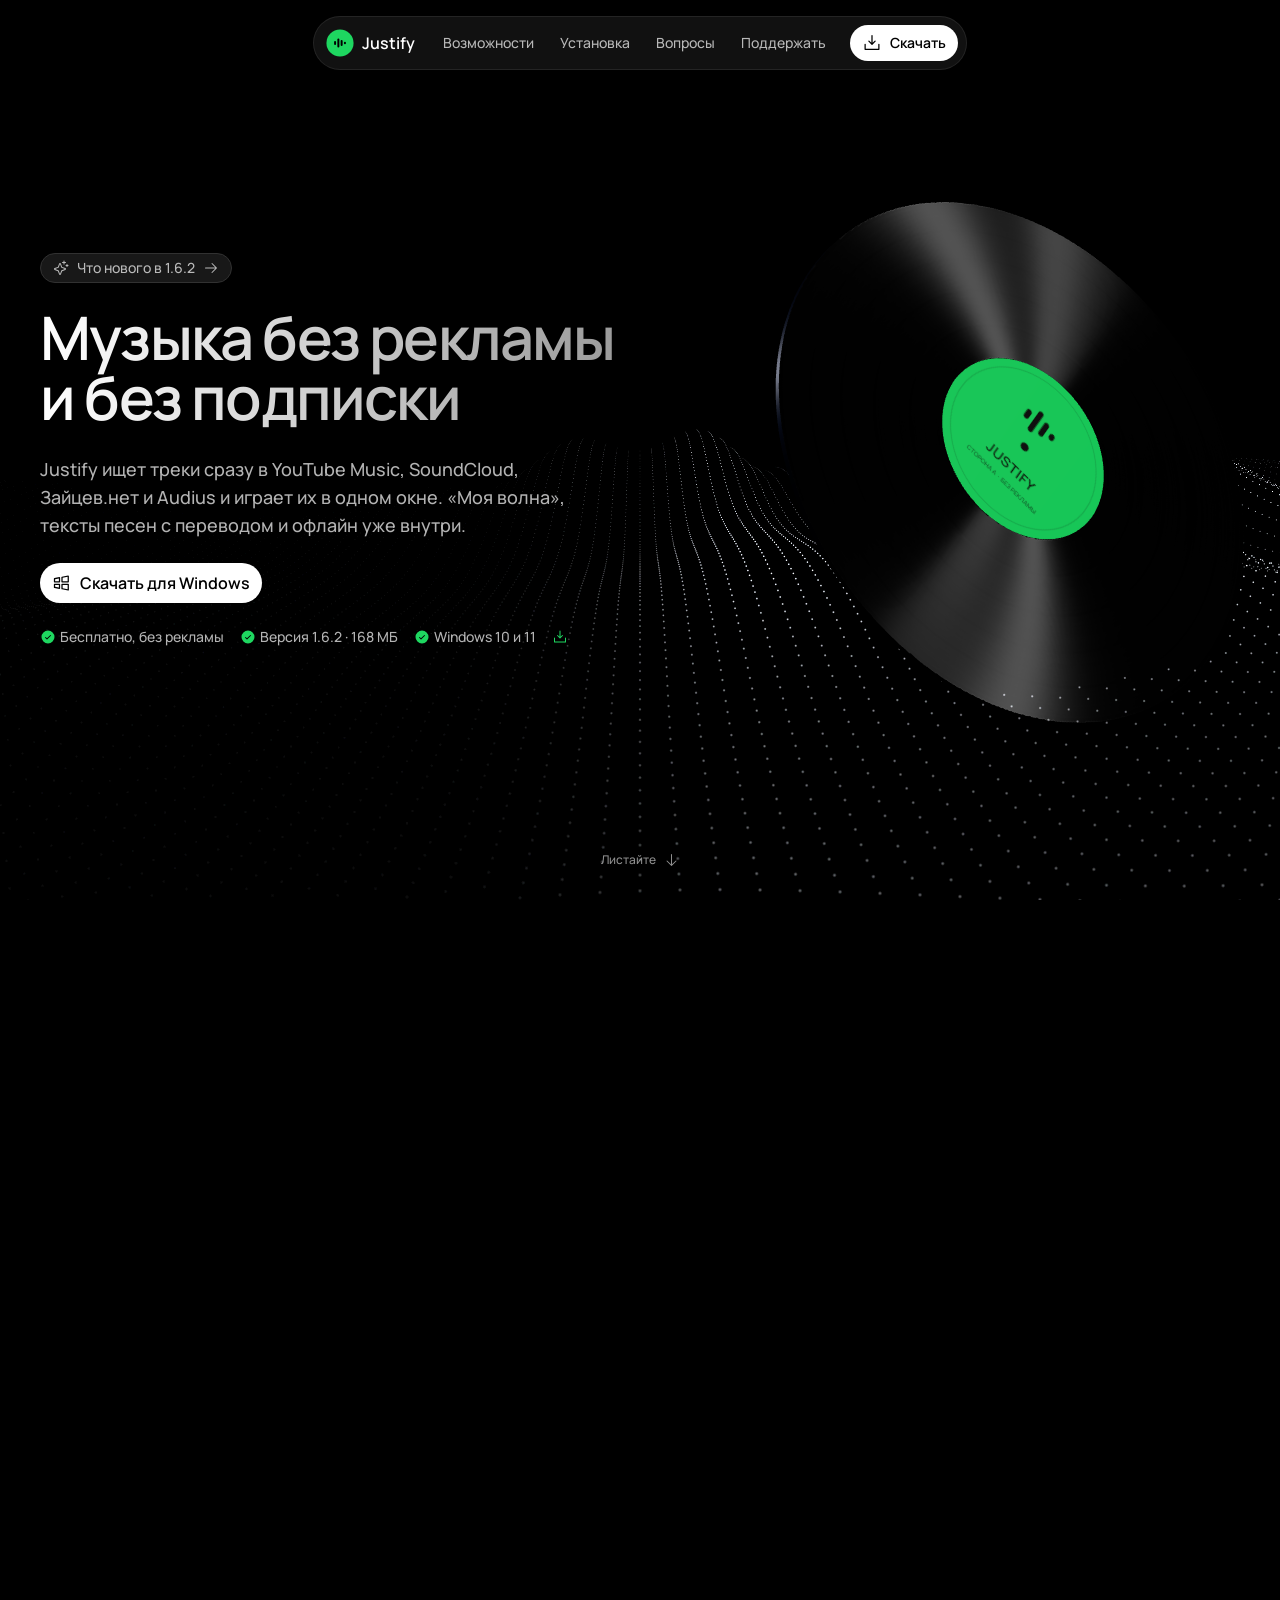
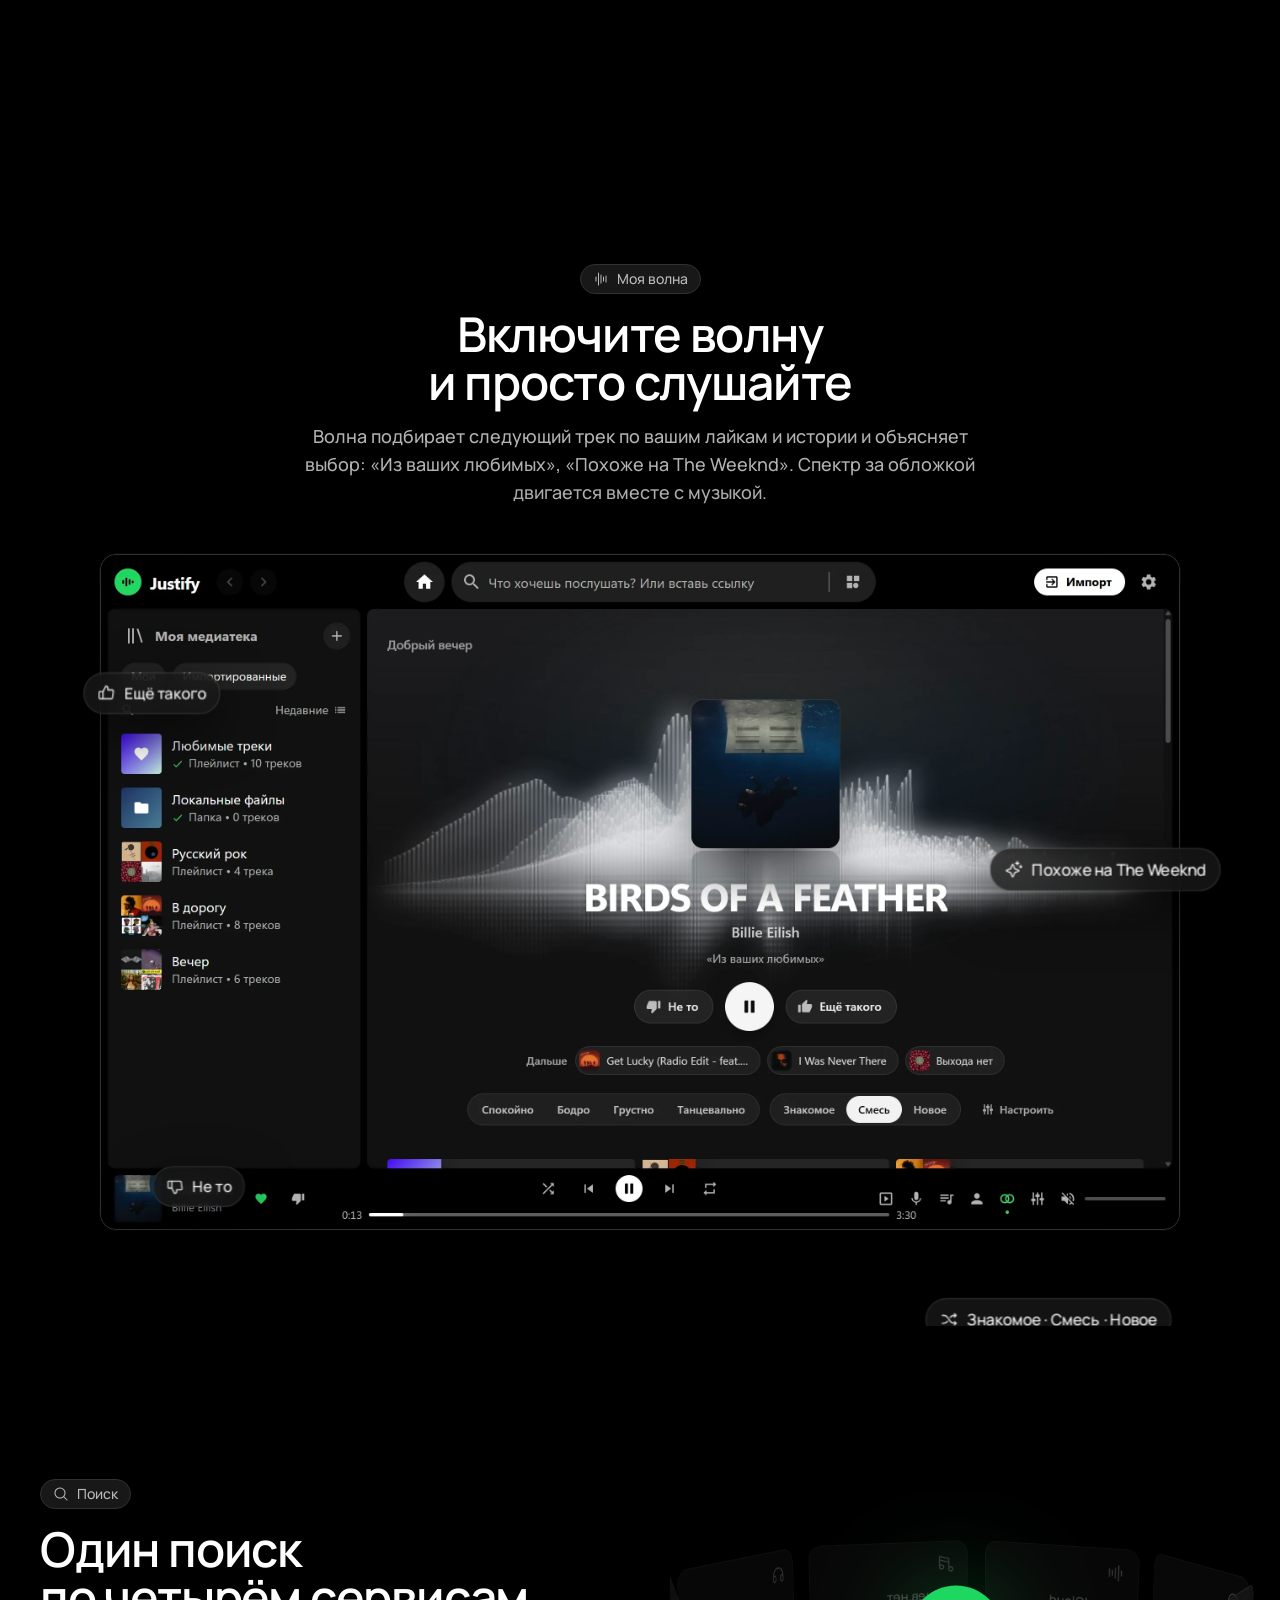
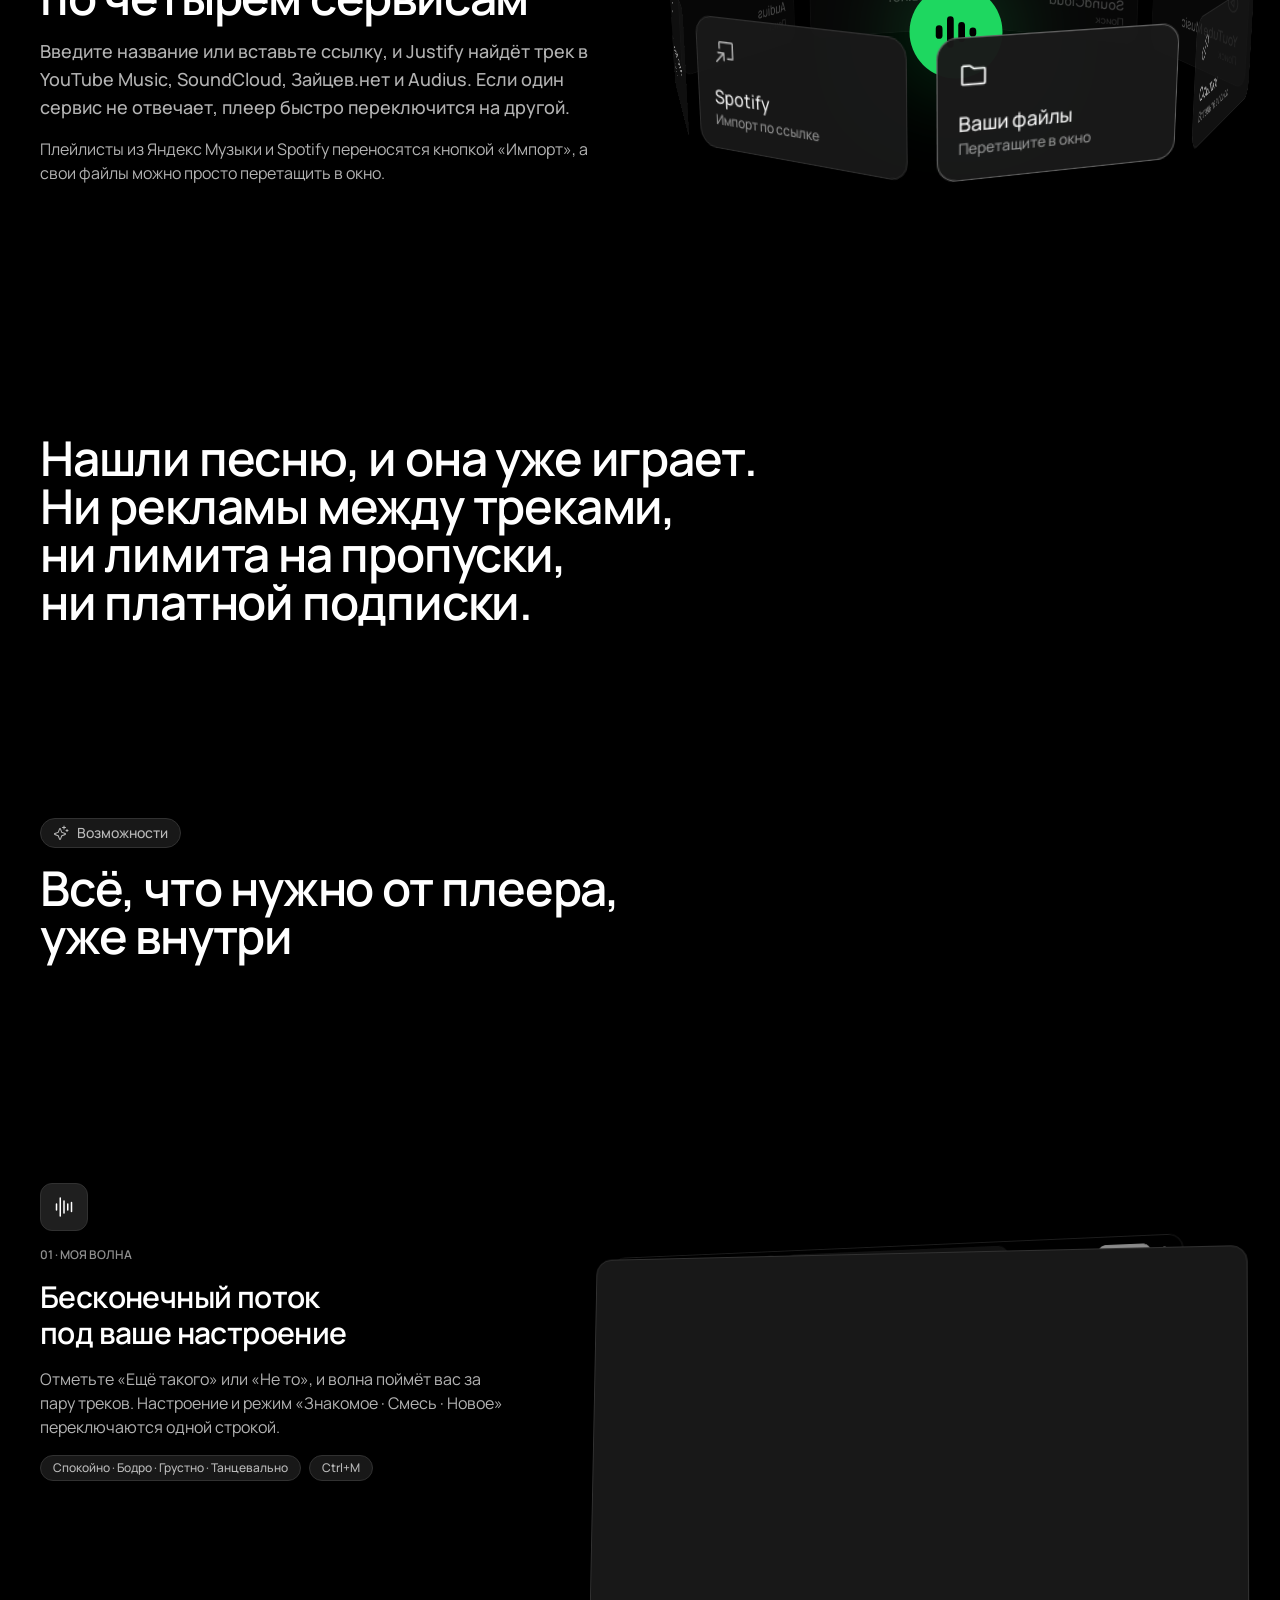
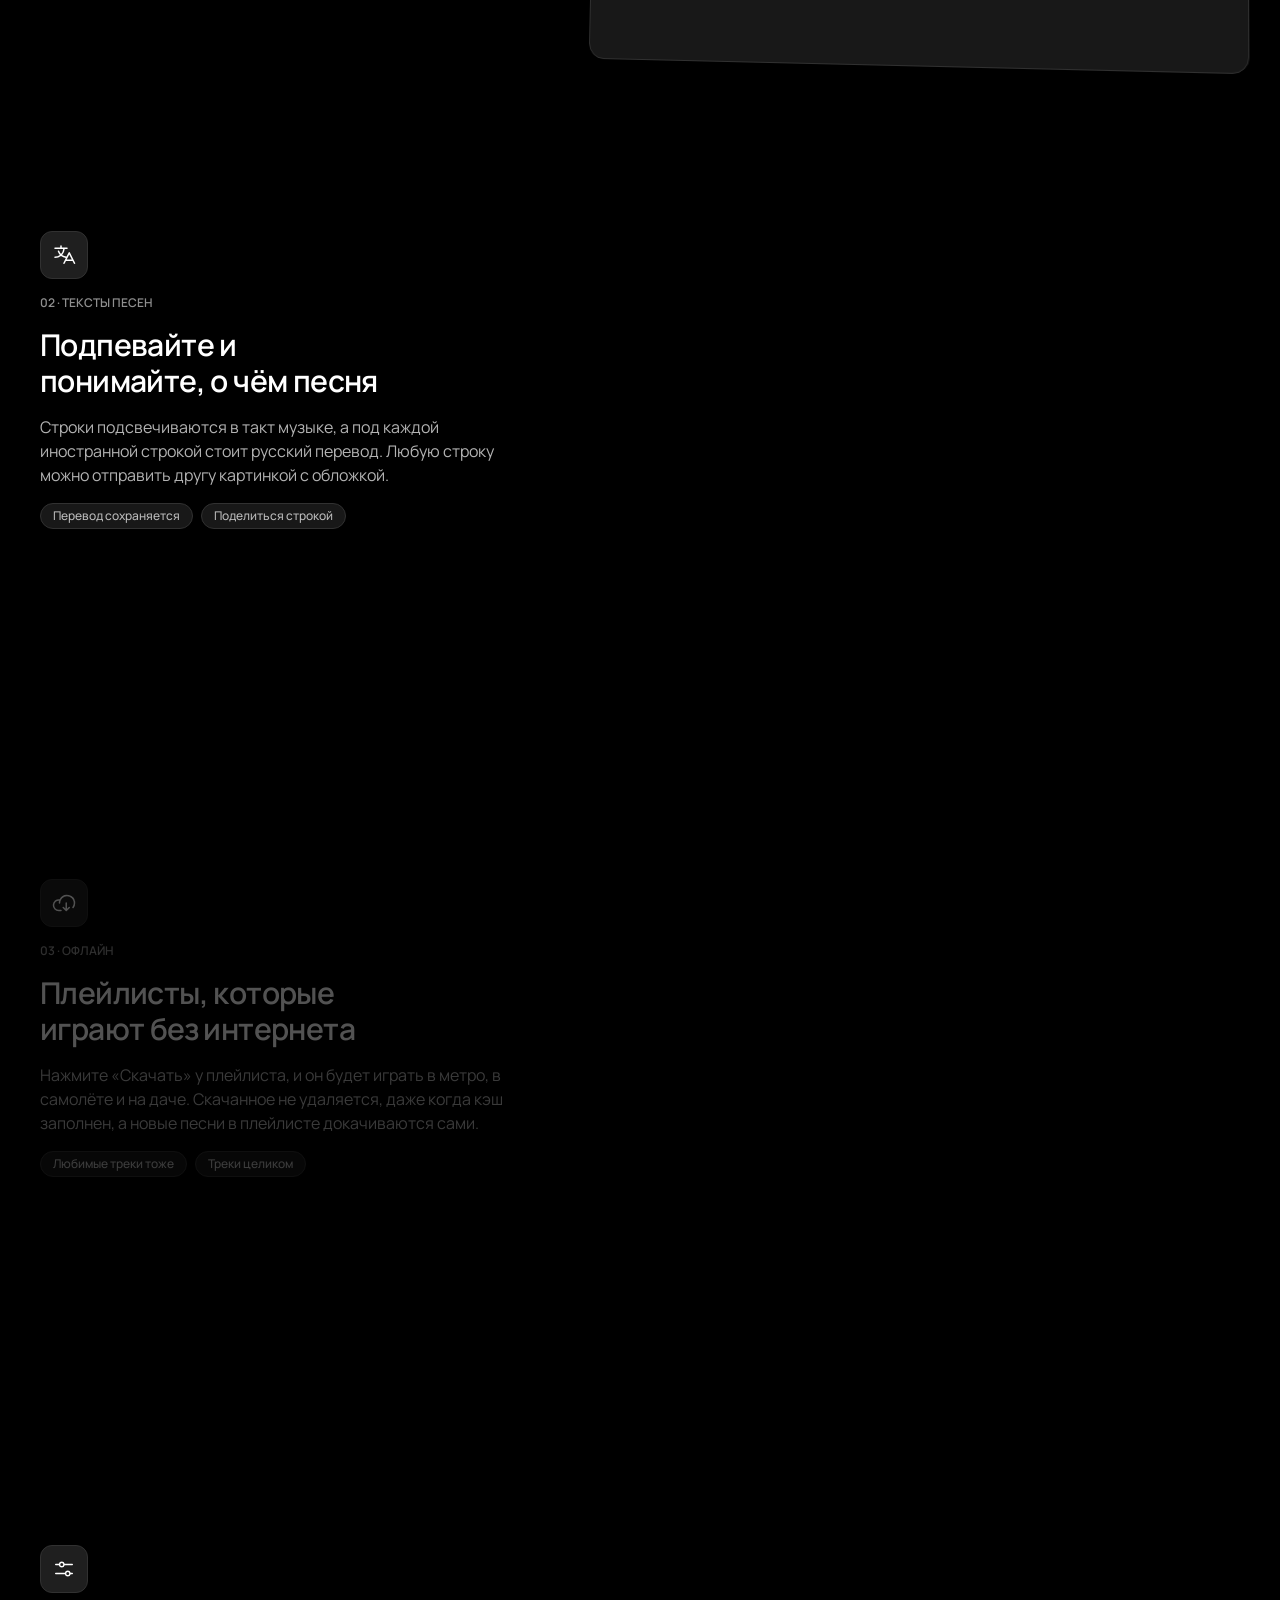
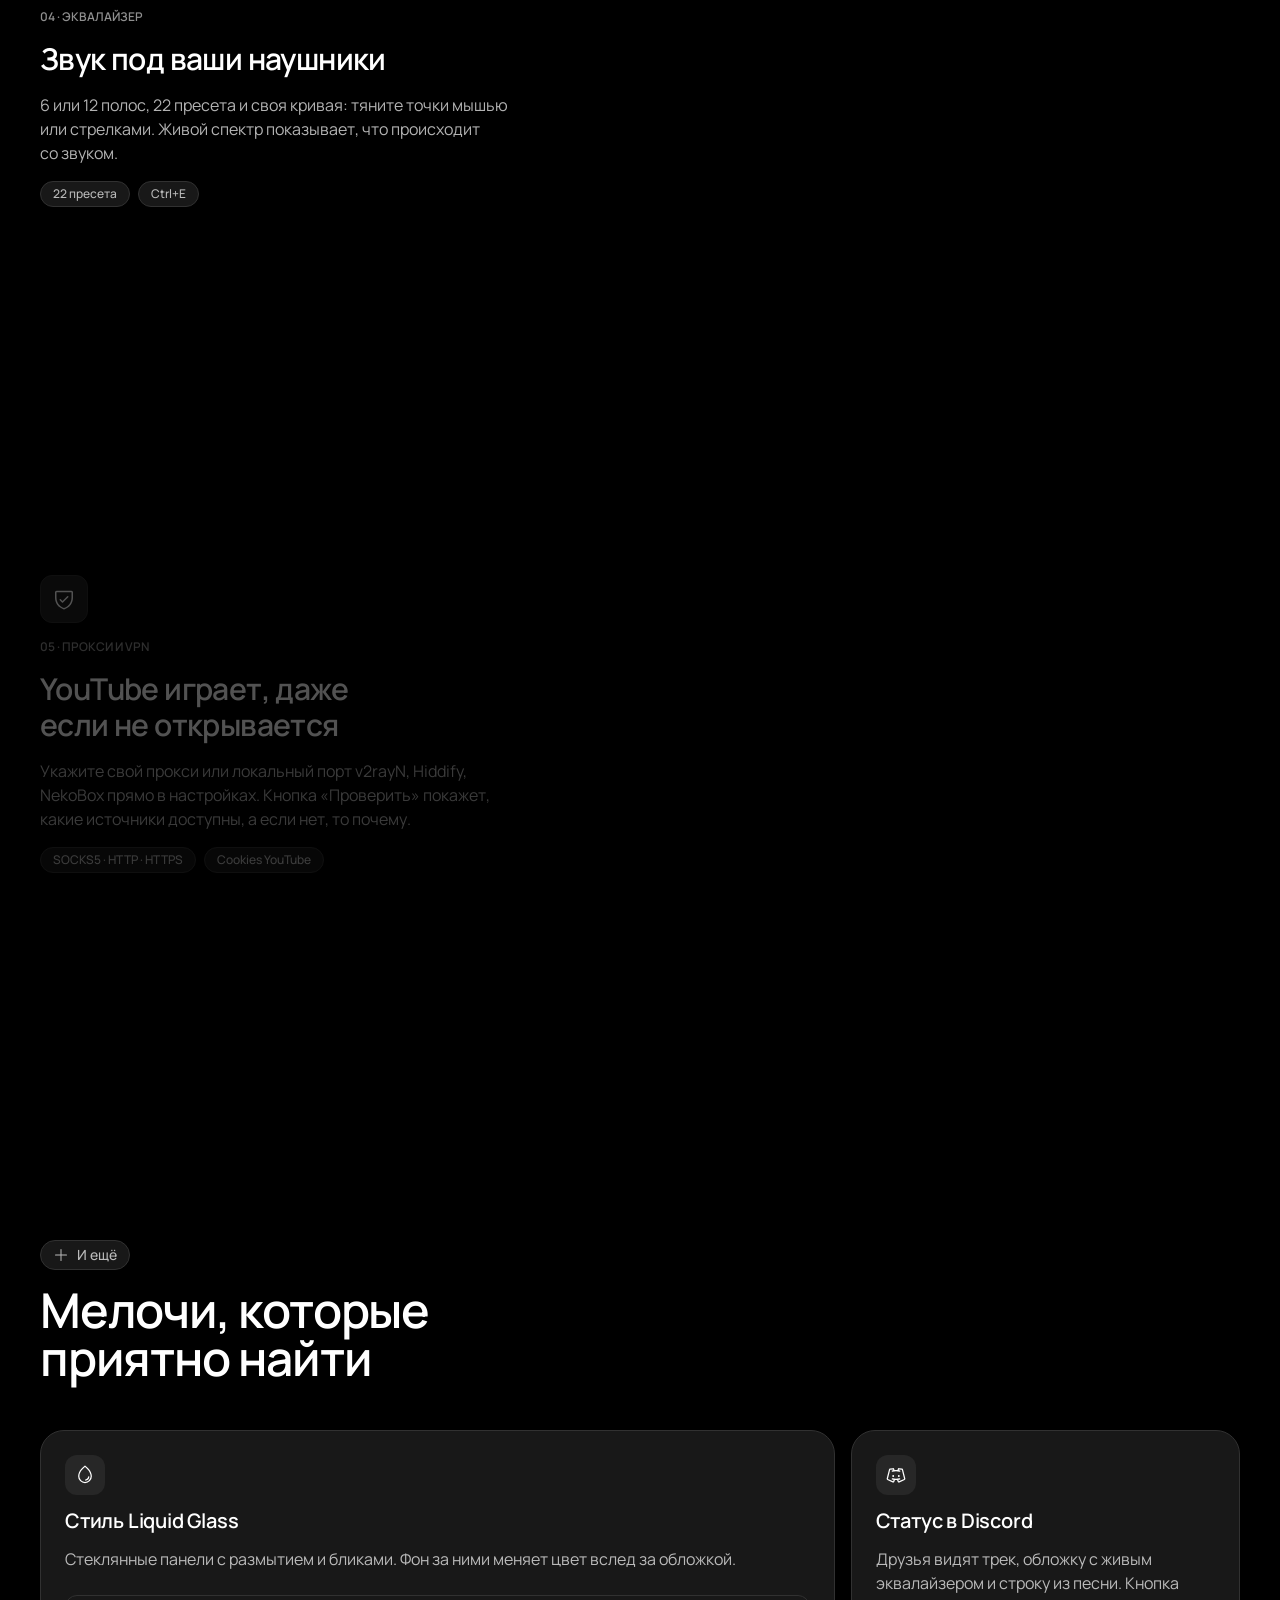
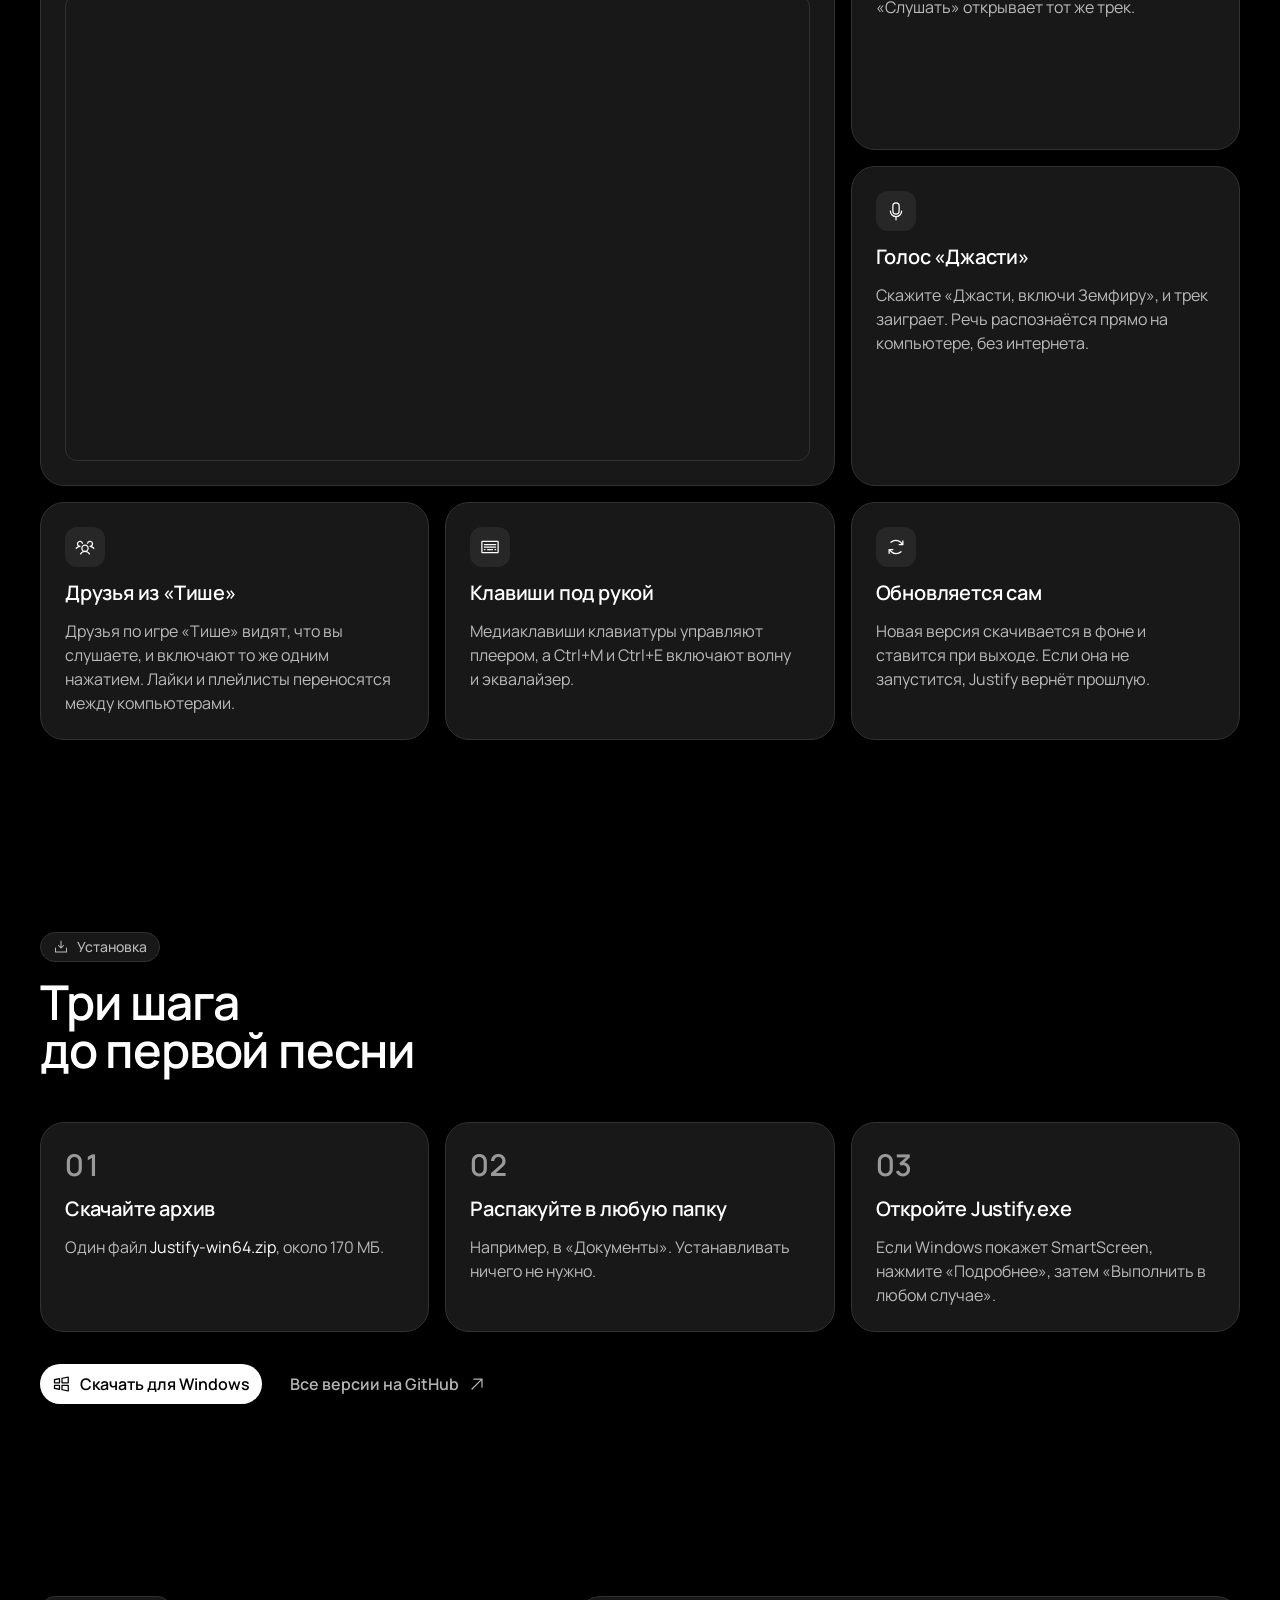
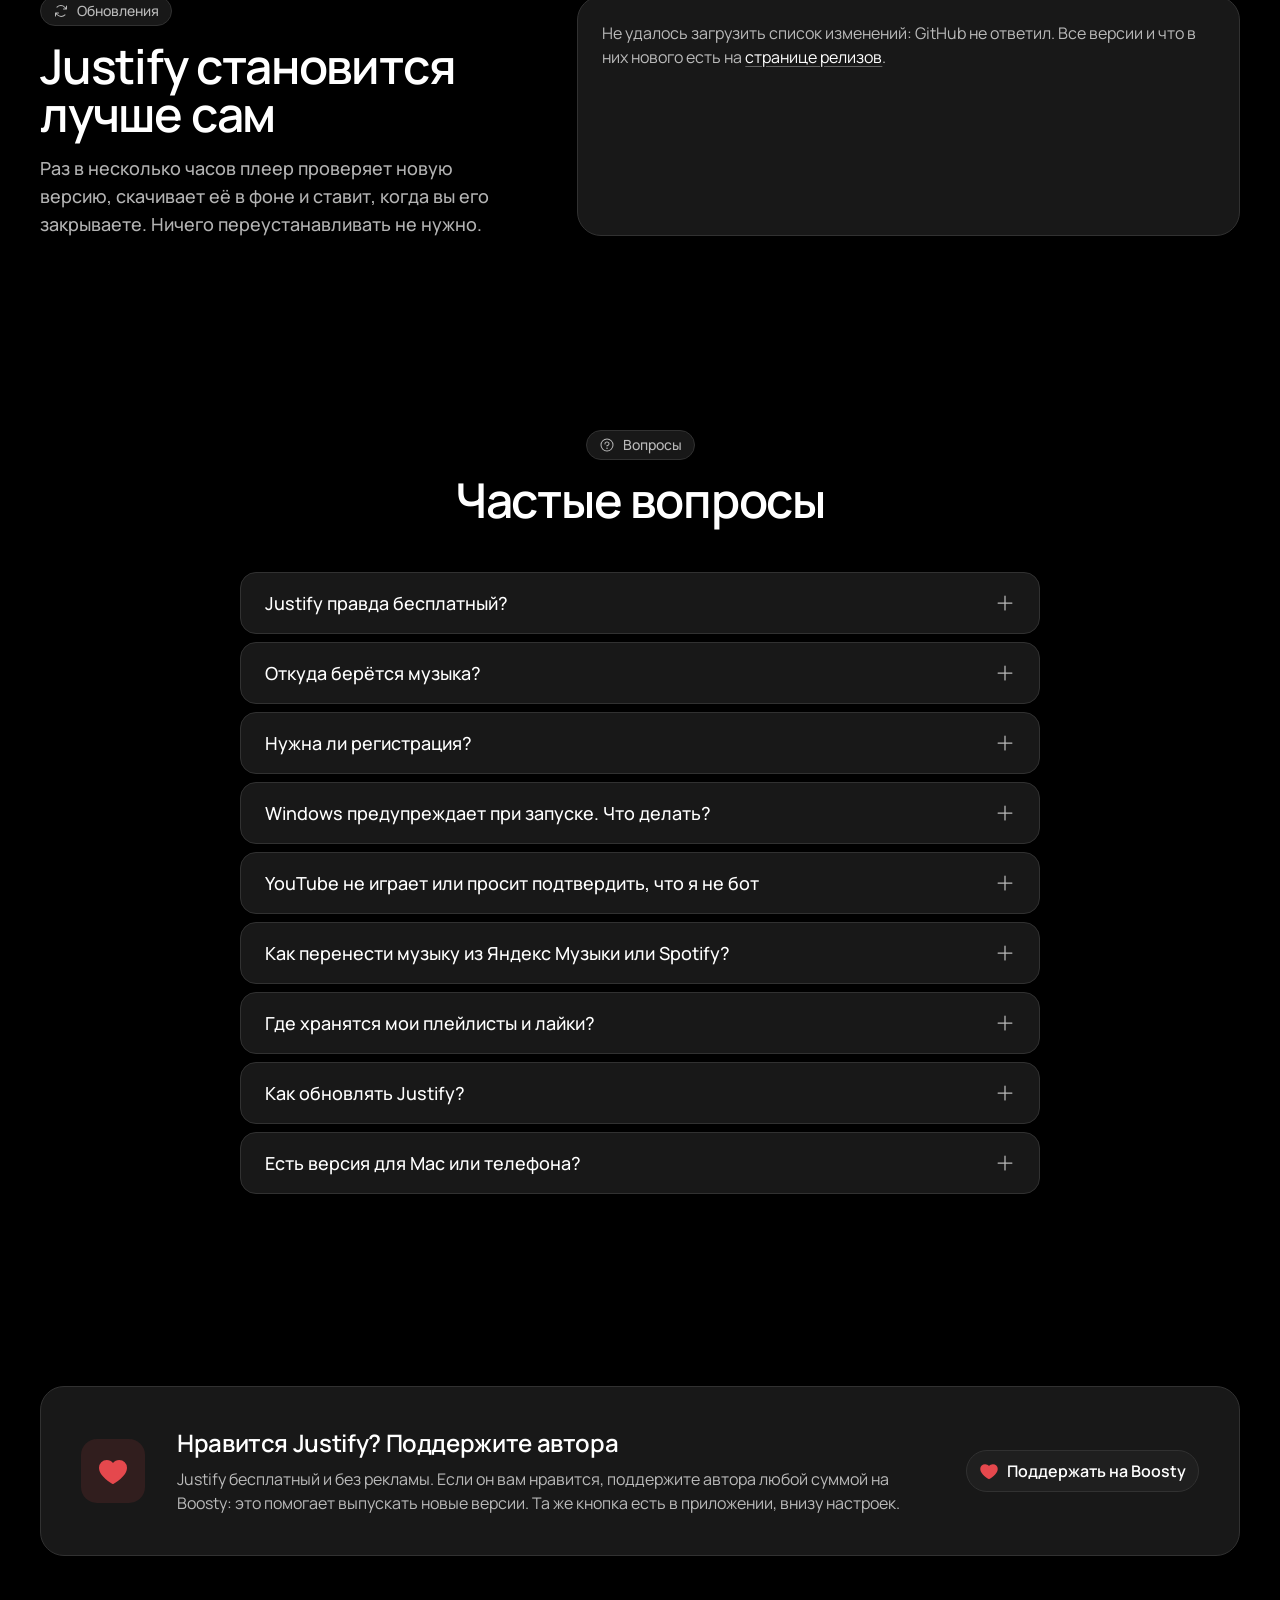
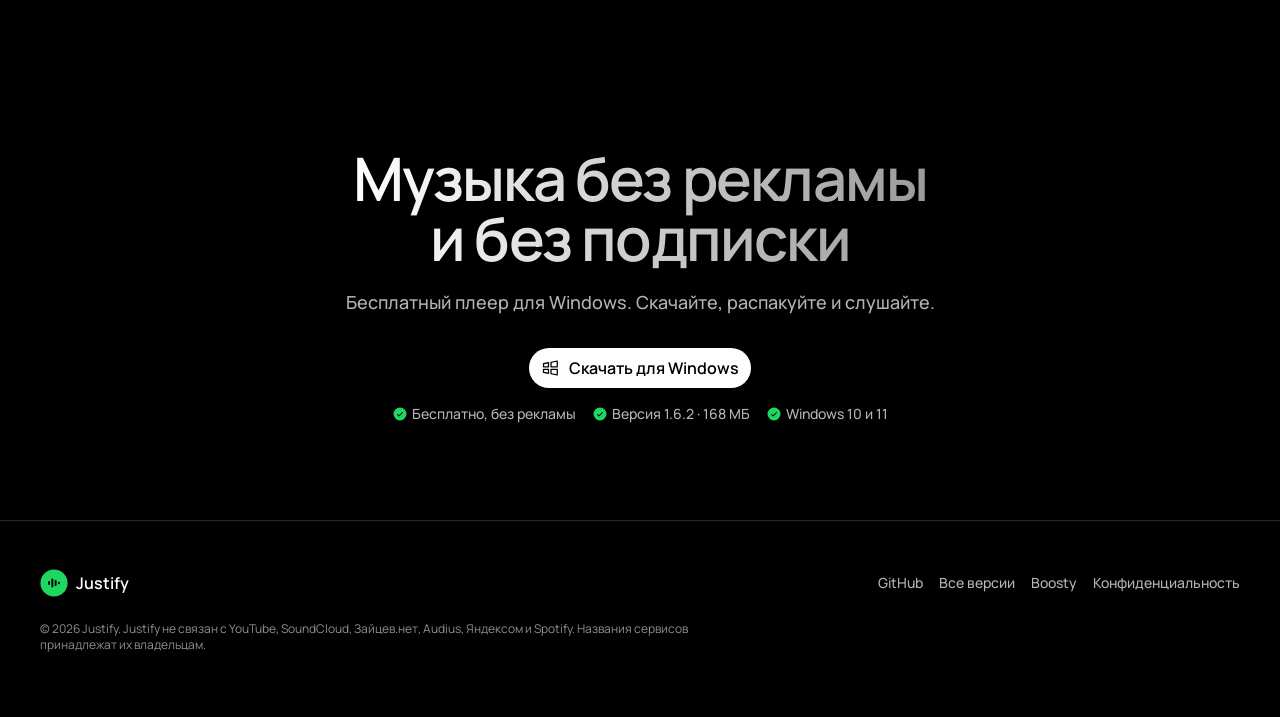
==== commit 87dfda60: "Landing: after-download hint, cheaper first paint, fresher release data - show a dismissible 'what h" ====
--- a/docs/index.html
+++ b/docs/index.html
@@ -21,12 +21,17 @@
   <meta property="og:image:height" content="630">
   <meta property="og:image:alt" content="Justify: музыка без рекламы и без подписки. Окно плеера с «Моей волной».">
   <meta name="twitter:card" content="summary_large_image">
+  <meta name="twitter:title" content="Justify: музыка без рекламы и без подписки">
+  <meta name="twitter:description" content="Бесплатный плеер для Windows. Ищет треки сразу в YouTube Music, SoundCloud, Зайцев.нет и Audius.">
+  <meta name="twitter:image" content="https://sanlaran.github.io/Justify/img/og.png">
+  <meta property="og:image:type" content="image/png">
+  <meta name="robots" content="index, follow, max-image-preview:large">
   <link rel="preload" href="fonts/manrope-cyrillic-wght-normal.woff2" as="font" type="font/woff2" crossorigin>
   <link rel="preload" href="fonts/manrope-latin-wght-normal.woff2" as="font" type="font/woff2" crossorigin>
   <link rel="preconnect" href="https://api.github.com" crossorigin>
   <link rel="stylesheet" href="assets/style.css">
   <script>document.documentElement.classList.add('js');</script>
-  <script type="application/ld+json">[{"@context":"https://schema.org","@type":"SoftwareApplication","name":"Justify","description":"Бесплатный музыкальный плеер для Windows без рекламы: поиск по YouTube Music, SoundCloud, Зайцев.нет и Audius, «Моя волна», тексты песен с переводом, офлайн и эквалайзер.","applicationCategory":"MultimediaApplication","operatingSystem":"Windows 10, Windows 11","softwareVersion":"1.6.2","url":"https://sanlaran.github.io/Justify/","downloadUrl":"https://github.com/SanLARAN/Justify/releases/latest/download/Justify-win64.zip","image":"https://sanlaran.github.io/Justify/img/og.png","inLanguage":"ru","offers":{"@type":"Offer","price":"0","priceCurrency":"RUB"}},{"@context":"https://schema.org","@type":"FAQPage","mainEntity":[{"@type":"Question","name":"Justify правда бесплатный?","acceptedAnswer":{"@type":"Answer","text":"Да. В нём нет рекламы, подписки и платных функций. Если захотите сказать спасибо, можно поддержать автора на Boosty."}},{"@type":"Question","name":"Откуда берётся музыка?","acceptedAnswer":{"@type":"Answer","text":"Justify ищет и включает треки из открытых каталогов YouTube Music, SoundCloud, Зайцев.нет и Audius. Ещё он играет файлы с вашего компьютера: просто перетащите их в окно."}},{"@type":"Question","name":"Нужна ли регистрация?","acceptedAnswer":{"@type":"Answer","text":"Нет, всё работает сразу. Аккаунт нужен, только если хотите переносить лайки и плейлисты между компьютерами и видеть, что слушают друзья. Для входа подходят ник и пароль из игры «Тише»."}},{"@type":"Question","name":"Windows предупреждает при запуске. Что делать?","acceptedAnswer":{"@type":"Answer","text":"Это фильтр SmartScreen: он предупреждает о программах без платной цифровой подписи. Нажмите «Подробнее», затем «Выполнить в любом случае». Все версии Justify лежат в открытых релизах на GitHub."}},{"@type":"Question","name":"YouTube не играет или просит подтвердить, что я не бот","acceptedAnswer":{"@type":"Answer","text":"Откройте Настройки → Прокси и VPN и укажите свой прокси или локальный порт v2rayN, Hiddify, NekoBox. Кнопка «Проверить» покажет, что открывается. Если YouTube просит подтвердить, что вы не бот, возьмите cookies из браузера в Настройки → YouTube."}},{"@type":"Question","name":"Как перенести музыку из Яндекс Музыки или Spotify?","acceptedAnswer":{"@type":"Answer","text":"Нажмите «Импорт» вверху окна. Можно вставить ссылку на плейлист, войти в Яндекс Музыку или просто вставить список песен текстом. Justify найдёт те же треки и сложит их в плейлист."}},{"@type":"Question","name":"Где хранятся мои плейлисты и лайки?","acceptedAnswer":{"@type":"Answer","text":"На вашем компьютере, в папке %APPDATA%\\Justify. Резервную копию можно сделать в Настройки → Данные → Экспорт."}},{"@type":"Question","name":"Как обновлять Justify?","acceptedAnswer":{"@type":"Answer","text":"Никак: он сам проверяет новые версии, скачивает их в фоне и ставит, когда вы закрываете плеер. Проверить вручную можно в Настройки → Обновления."}},{"@type":"Question","name":"Есть версия для Mac или телефона?","acceptedAnswer":{"@type":"Answer","text":"Пока только для Windows 10 и 11, 64 бит."}}]}]</script>
+  <script type="application/ld+json">[{"@context":"https://schema.org","@type":"SoftwareApplication","name":"Justify","description":"Бесплатный музыкальный плеер для Windows без рекламы: поиск по YouTube Music, SoundCloud, Зайцев.нет и Audius, «Моя волна», тексты песен с переводом, офлайн и эквалайзер.","applicationCategory":"MultimediaApplication","operatingSystem":"Windows 10, Windows 11","softwareVersion":"1.6.2","url":"https://sanlaran.github.io/Justify/","downloadUrl":"https://github.com/SanLARAN/Justify/releases/latest/download/Justify-win64.zip","image":"https://sanlaran.github.io/Justify/img/og.png","inLanguage":"ru","screenshot":["https://sanlaran.github.io/Justify/img/og.png","https://sanlaran.github.io/Justify/img/wave.webp"],"featureList":["Поиск по YouTube Music, SoundCloud, Зайцев.нет и Audius","«Моя волна» с объяснением выбора","Тексты песен с переводом","Офлайн-прослушивание","Эквалайзер на 6 и 12 полос","Прокси и VPN","Голосовое управление «Джасти»","Статус в Discord"],"offers":{"@type":"Offer","price":"0","priceCurrency":"RUB"}},{"@context":"https://schema.org","@type":"FAQPage","mainEntity":[{"@type":"Question","name":"Justify правда бесплатный?","acceptedAnswer":{"@type":"Answer","text":"Да. В нём нет рекламы, подписки и платных функций. Если захотите сказать спасибо, можно поддержать автора на Boosty."}},{"@type":"Question","name":"Откуда берётся музыка?","acceptedAnswer":{"@type":"Answer","text":"Justify ищет и включает треки из открытых каталогов YouTube Music, SoundCloud, Зайцев.нет и Audius. Ещё он играет файлы с вашего компьютера: просто перетащите их в окно."}},{"@type":"Question","name":"Нужна ли регистрация?","acceptedAnswer":{"@type":"Answer","text":"Нет, всё работает сразу. Аккаунт нужен, только если хотите переносить лайки и плейлисты между компьютерами и видеть, что слушают друзья. Для входа подходят ник и пароль из игры «Тише»."}},{"@type":"Question","name":"Windows предупреждает при запуске. Что делать?","acceptedAnswer":{"@type":"Answer","text":"Это фильтр SmartScreen: он предупреждает о программах без платной цифровой подписи. Нажмите «Подробнее», затем «Выполнить в любом случае». Все версии Justify лежат в открытых релизах на GitHub."}},{"@type":"Question","name":"YouTube не играет или просит подтвердить, что я не бот","acceptedAnswer":{"@type":"Answer","text":"Откройте Настройки → Прокси и VPN и укажите свой прокси или локальный порт v2rayN, Hiddify, NekoBox. Кнопка «Проверить» покажет, что открывается. Если YouTube просит подтвердить, что вы не бот, возьмите cookies из браузера в Настройки → YouTube."}},{"@type":"Question","name":"Как перенести музыку из Яндекс Музыки или Spotify?","acceptedAnswer":{"@type":"Answer","text":"Нажмите «Импорт» вверху окна. Можно вставить ссылку на плейлист, войти в Яндекс Музыку или просто вставить список песен текстом. Justify найдёт те же треки и сложит их в плейлист."}},{"@type":"Question","name":"Где хранятся мои плейлисты и лайки?","acceptedAnswer":{"@type":"Answer","text":"На вашем компьютере, в папке %APPDATA%\\Justify. Резервную копию можно сделать в Настройки → Данные → Экспорт."}},{"@type":"Question","name":"Как обновлять Justify?","acceptedAnswer":{"@type":"Answer","text":"Никак: он сам проверяет новые версии, скачивает их в фоне и ставит, когда вы закрываете плеер. Проверить вручную можно в Настройки → Обновления."}},{"@type":"Question","name":"Есть версия для Mac или телефона?","acceptedAnswer":{"@type":"Answer","text":"Пока только для Windows 10 и 11, 64 бит."}}]}]</script>
 </head>
 <body>
   <a class="skip-link button-sm" href="#main">Перейти к содержанию</a>
@@ -59,7 +64,7 @@
     <section class="hero" id="top" aria-labelledby="hero-title">
       <div class="hero-sticky">
         <canvas class="hero-canvas" aria-hidden="true"></canvas>
-        <div class="hero-fallback" aria-hidden="true"><img src="img/wave.webp" width="2560" height="1600" alt=""></div>
+        <div class="hero-fallback" aria-hidden="true"><img src="img/wave.webp" width="2560" height="1600" loading="lazy" decoding="async" alt=""></div>
         <div class="container hero-inner">
           <div class="hero-copy" data-hero-copy>
             <a class="eyebrow caption-1" href="#updates"><svg class="ic" viewBox="0 0 256 256" fill="currentColor" aria-hidden="true" focusable="false"><path d="M197.58,129.06,146,110l-19-51.62a15.92,15.92,0,0,0-29.88,0L78,110l-51.62,19a15.92,15.92,0,0,0,0,29.88L78,178l19,51.62a15.92,15.92,0,0,0,29.88,0L146,178l51.62-19a15.92,15.92,0,0,0,0-29.88ZM137,164.22a8,8,0,0,0-4.74,4.74L112,223.85,91.78,169A8,8,0,0,0,87,164.22L32.15,144,87,123.78A8,8,0,0,0,91.78,119L112,64.15,132.22,119a8,8,0,0,0,4.74,4.74L191.85,144ZM144,40a8,8,0,0,1,8-8h16V16a8,8,0,0,1,16,0V32h16a8,8,0,0,1,0,16H184V64a8,8,0,0,1-16,0V48H152A8,8,0,0,1,144,40ZM248,88a8,8,0,0,1-8,8h-8v8a8,8,0,0,1-16,0V96h-8a8,8,0,0,1,0-16h8V72a8,8,0,0,1,16,0v8h8A8,8,0,0,1,248,88Z"/></svg><span data-rel="eyebrow">Что нового в 1.6.2</span><svg class="ic" viewBox="0 0 256 256" fill="currentColor" aria-hidden="true" focusable="false"><path d="M221.66,133.66l-72,72a8,8,0,0,1-11.32-11.32L196.69,136H40a8,8,0,0,1,0-16H196.69L138.34,61.66a8,8,0,0,1,11.32-11.32l72,72A8,8,0,0,1,221.66,133.66Z"/></svg></a>
@@ -72,6 +77,7 @@
               <span><svg class="ic" viewBox="0 0 256 256" fill="currentColor" aria-hidden="true" focusable="false"><path d="M128,24A104,104,0,1,0,232,128,104.11,104.11,0,0,0,128,24Zm45.66,85.66-56,56a8,8,0,0,1-11.32,0l-24-24a8,8,0,0,1,11.32-11.32L112,148.69l50.34-50.35a8,8,0,0,1,11.32,11.32Z"/></svg>Бесплатно, без рекламы</span>
               <span><svg class="ic" viewBox="0 0 256 256" fill="currentColor" aria-hidden="true" focusable="false"><path d="M128,24A104,104,0,1,0,232,128,104.11,104.11,0,0,0,128,24Zm45.66,85.66-56,56a8,8,0,0,1-11.32,0l-24-24a8,8,0,0,1,11.32-11.32L112,148.69l50.34-50.35a8,8,0,0,1,11.32,11.32Z"/></svg><span data-rel="meta">Версия 1.6.2 · 168 МБ</span></span>
               <span><svg class="ic" viewBox="0 0 256 256" fill="currentColor" aria-hidden="true" focusable="false"><path d="M128,24A104,104,0,1,0,232,128,104.11,104.11,0,0,0,128,24Zm45.66,85.66-56,56a8,8,0,0,1-11.32,0l-24-24a8,8,0,0,1,11.32-11.32L112,148.69l50.34-50.35a8,8,0,0,1,11.32,11.32Z"/></svg>Windows 10 и 11</span>
+              <span hidden data-rel="downloads-wrap"><svg class="ic" viewBox="0 0 256 256" fill="currentColor" aria-hidden="true" focusable="false"><path d="M224,144v64a8,8,0,0,1-8,8H40a8,8,0,0,1-8-8V144a8,8,0,0,1,16,0v56H208V144a8,8,0,0,1,16,0Zm-101.66,5.66a8,8,0,0,0,11.32,0l40-40a8,8,0,0,0-11.32-11.32L136,124.69V32a8,8,0,0,0-16,0v92.69L93.66,98.34a8,8,0,0,0-11.32,11.32Z"/></svg><span data-rel="downloads"></span></span>
             </p>
           </div>
         </div>
@@ -396,6 +402,18 @@
     </div>
   </footer>
 
+  <p class="sr-only" id="dl-live" aria-live="polite"></p>
+  <aside class="dl-hint" id="dl-hint" hidden>
+    <button class="dl-hint-close" type="button" aria-label="Закрыть подсказку"><svg class="ic" viewBox="0 0 256 256" fill="currentColor" aria-hidden="true" focusable="false"><path d="M205.66,194.34a8,8,0,0,1-11.32,11.32L128,139.31,61.66,205.66a8,8,0,0,1-11.32-11.32L116.69,128,50.34,61.66A8,8,0,0,1,61.66,50.34L128,116.69l66.34-66.35a8,8,0,0,1,11.32,11.32L139.31,128Z"/></svg></button>
+    <p class="dl-hint-title button-sm">Архив скачивается</p>
+    <ol class="dl-hint-steps caption-2">
+      <li>Распакуйте <code>Justify-win64.zip</code> в любую папку.</li>
+      <li>Откройте <code>Justify.exe</code>: установка не нужна.</li>
+      <li>Если Windows покажет SmartScreen: «Подробнее» → «Выполнить в любом случае».</li>
+    </ol>
+    <p class="dl-hint-foot caption-5 dim"><span data-rel="meta">Версия 1.6.2 · 168 МБ</span> · <a class="link" href="https://github.com/SanLARAN/Justify/releases" target="_blank" rel="noopener">все версии</a></p>
+  </aside>
+
   <script type="module" src="assets/main.js"></script>
 </body>
 </html>
--- a/docs/assets/style.css
+++ b/docs/assets/style.css
@@ -1 +1,2 @@
-@font-face{font-family:Manrope;font-style:normal;font-display:swap;font-weight:200 800;src:url(../fonts/manrope-cyrillic-wght-normal.woff2) format("woff2-variations");unicode-range:U+0301,U+0400-045F,U+0490-0491,U+04B0-04B1,U+2116}@font-face{font-family:Manrope;font-style:normal;font-display:swap;font-weight:200 800;src:url(../fonts/manrope-latin-wght-normal.woff2) format("woff2-variations");unicode-range:U+0000-00FF,U+0131,U+0152-0153,U+02BB-02BC,U+02C6,U+02DA,U+02DC,U+0304,U+0308,U+0329,U+2000-206F,U+20AC,U+2122,U+2191,U+2193,U+2212,U+2215,U+FEFF,U+FFFD}:root{--bg: #000000;--bg-2: #181818;--bg-3: #1f1f1f;--bg-4: #272727;--bg-5: #313131;--fg: #ffffff;--fg-2: rgba(255, 255, 255, .7);--fg-3: rgba(255, 255, 255, .56);--line: #272727;--line-2: #313131;--brand: #1ed760;--heart: #e5484d;--s-25: 2px;--s-50: 4px;--s-75: 8px;--s-100: 12px;--s-200: 16px;--s-300: 24px;--s-400: 32px;--s-500: 40px;--s-600: 48px;--s-700: 64px;--s-800: 80px;--s-900: 96px;--r-md: 6px;--r-lg: 8px;--r-xl: 12px;--r-2xl: 16px;--r-3xl: 24px;--r-full: 9999px;--ease: cubic-bezier(.22, 1, .36, 1);--container: 1200px;--gutter: var(--s-300);color-scheme:dark}@media(min-width:768px){:root{--gutter: var(--s-400)}}*,*:before,*:after{box-sizing:border-box}html{-webkit-text-size-adjust:100%;scroll-padding-top:var(--s-900)}html.smooth{scroll-behavior:smooth}body{margin:0;background:var(--bg);color:var(--fg);font-family:Manrope,system-ui,Segoe UI,sans-serif;font-size:16px;line-height:24px;-webkit-font-smoothing:antialiased;-moz-osx-font-smoothing:grayscale;overflow-x:hidden}img,svg,canvas{display:block;max-width:100%}a{color:inherit;text-decoration:none}button{font:inherit;color:inherit;background:none;border:0;padding:0;cursor:pointer}h1,h2,h3,h4,h5,h6,p,figure,ul,ol,dl,dd{margin:0;padding:0}ul,ol{list-style:none}h1,h2,h3,h4,h5,h6{text-wrap:balance}p,li,dd{text-wrap:pretty}::selection{background:#fff;color:#000}.heading-1{font-size:60px;line-height:60px;font-weight:600;letter-spacing:-.03em}.heading-2{font-size:48px;line-height:48px;font-weight:600;letter-spacing:-.025em}.heading-3{font-size:36px;line-height:40px;font-weight:600;letter-spacing:-.02em}.heading-4{font-size:30px;line-height:36px;font-weight:600;letter-spacing:-.02em}.heading-5{font-size:24px;line-height:32px;font-weight:600;letter-spacing:-.015em}.heading-6{font-size:20px;line-height:28px;font-weight:600;letter-spacing:-.01em}.title-1{font-size:20px;line-height:28px;font-weight:500}.title-2{font-size:18px;line-height:28px;font-weight:500}.title-3{font-size:16px;line-height:24px;font-weight:500}.title-4{font-size:14px;line-height:20px;font-weight:500}.title-5{font-size:12px;line-height:16px;font-weight:500}.body-1{font-size:16px;line-height:24px;font-weight:600}.body-2{font-size:16px;line-height:24px;font-weight:500}.body-3{font-size:16px;line-height:24px;font-weight:400}.body-4{font-size:14px;line-height:20px;font-weight:600}.body-5{font-size:14px;line-height:20px;font-weight:500}.body-6{font-size:14px;line-height:20px;font-weight:400}.button-lg{font-size:18px;line-height:28px;font-weight:600}.button-md{font-size:16px;line-height:24px;font-weight:600}.button-sm{font-size:14px;line-height:20px;font-weight:600}.button-xsm{font-size:12px;line-height:16px;font-weight:600}.caption-1{font-size:14px;line-height:20px;font-weight:500}.caption-2{font-size:14px;line-height:20px;font-weight:400}.caption-3{font-size:12px;line-height:16px;font-weight:600}.caption-4{font-size:12px;line-height:16px;font-weight:500}.caption-5{font-size:12px;line-height:16px;font-weight:400}@media(min-width:400px){.sm-heading-3{font-size:36px;line-height:40px;font-weight:600;letter-spacing:-.02em}}@media(min-width:768px){.md-heading-2{font-size:48px;line-height:48px;font-weight:600;letter-spacing:-.025em}.md-heading-3{font-size:36px;line-height:40px;font-weight:600;letter-spacing:-.02em}.md-heading-4{font-size:30px;line-height:36px;font-weight:600;letter-spacing:-.02em}.md-title-1{font-size:20px;line-height:28px;font-weight:500}}@media(min-width:1024px){.lg-heading-1{font-size:60px;line-height:60px;font-weight:600;letter-spacing:-.03em}.lg-heading-2{font-size:48px;line-height:48px;font-weight:600;letter-spacing:-.025em}}.muted{color:var(--fg-2)}.dim{color:var(--fg-3)}.mono-nums{font-variant-numeric:tabular-nums}.container{width:100%;max-width:calc(var(--container) + var(--gutter) * 2);margin:0 auto;padding:0 var(--gutter)}.section{padding:var(--s-800) 0;position:relative;overflow-x:clip}@media(min-width:1024px){.section{padding:var(--s-900) 0}}.section-head{max-width:680px;display:grid;gap:var(--s-200);margin-bottom:var(--s-600)}.section-head.center{margin-left:auto;margin-right:auto;text-align:center;justify-items:center}.eyebrow{display:inline-flex;align-items:center;gap:var(--s-75);width:fit-content;padding:var(--s-50) var(--s-100);border-radius:var(--r-full);background:var(--bg-2);border:1px solid var(--line-2);color:var(--fg-2)}.eyebrow .ic{width:16px;height:16px}.ic{width:20px;height:20px;flex:none;fill:currentColor}.ic-24{width:24px;height:24px}.skip-link{position:fixed;left:var(--s-200);top:var(--s-200);z-index:100;padding:var(--s-75) var(--s-100);border-radius:var(--r-lg);background:#fff;color:#000;transform:translateY(-200%);transition:transform .5s var(--ease)}.skip-link:focus{transform:none}:focus-visible{outline:2px solid #fff;outline-offset:2px;border-radius:var(--r-md)}.btn{display:inline-flex;align-items:center;justify-content:center;gap:var(--s-75);padding:var(--s-75) var(--s-100);border-radius:var(--r-full);white-space:nowrap;transition:transform .5s var(--ease),background-color .3s var(--ease),border-color .3s var(--ease),opacity .3s var(--ease);-webkit-tap-highlight-color:transparent}.btn:active{transform:scale(.98)}.btn:focus-visible{border-radius:var(--r-full);outline-offset:3px}.btn-primary{background:#fff;color:#000}.btn-primary:hover{background:#e6e6e6;transform:translateY(-1px)}.btn-primary:active{transform:scale(.98)}.btn-secondary{background:var(--bg-3);color:#fff;border:1px solid var(--line-2)}.btn-secondary:hover{background:var(--bg-4);transform:translateY(-1px)}.btn-ghost{color:var(--fg-2)}.btn-ghost:hover{color:#fff;background:#ffffff0f}.btn .ic{width:20px;height:20px}.btn-heart .ic{color:var(--heart)}.link{color:#fff;text-decoration:underline;text-decoration-color:#ffffff52;text-underline-offset:3px;transition:text-decoration-color .3s var(--ease)}.link:hover{text-decoration-color:#fff}.nav{position:fixed;top:var(--s-200);left:50%;z-index:60;display:flex;align-items:center;gap:var(--s-50);padding:var(--s-75);border-radius:var(--r-full);background:#181818b8;border:1px solid rgba(255,255,255,.08);-webkit-backdrop-filter:blur(16px) saturate(140%);backdrop-filter:blur(16px) saturate(140%);transform:translate(-50%);width:max-content;max-width:calc(100vw - var(--s-400));transition:transform .5s var(--ease),opacity .5s var(--ease)}.nav-logo{display:inline-flex;align-items:center;gap:var(--s-75);padding:var(--s-50) var(--s-100) var(--s-50) var(--s-50);border-radius:var(--r-full)}.nav-logo svg{width:28px;height:28px}.nav-links{display:none;align-items:center;gap:var(--s-25)}.nav-links a{padding:var(--s-75) var(--s-100);border-radius:var(--r-full);color:var(--fg-2);transition:color .3s var(--ease),background-color .3s var(--ease)}.nav-links a:hover{color:#fff;background:#ffffff0f}.nav-links a[aria-current=true]{color:#fff;background:#ffffff1a}.nav-cta{margin-left:var(--s-75)}.nav-toggle{position:relative;width:40px;height:40px;border-radius:var(--r-full);margin-left:var(--s-50);display:inline-grid;place-items:center;transition:background-color .3s var(--ease)}.nav-toggle:hover{background:#ffffff14}.nav-toggle span{position:absolute;left:12px;width:16px;height:2px;border-radius:2px;background:#fff;transition:transform .5s var(--ease)}.nav-toggle span:nth-child(1){transform:translateY(-4px)}.nav-toggle span:nth-child(2){transform:translateY(4px)}.nav-toggle[aria-expanded=true] span:nth-child(1){transform:rotate(45deg)}.nav-toggle[aria-expanded=true] span:nth-child(2){transform:rotate(-45deg)}@media(min-width:900px){.nav-links{display:flex}.nav-toggle{display:none}}@media(max-width:899px){.nav .nav-cta{margin-left:auto}.nav{width:calc(100vw - var(--s-400))}}.menu{position:fixed;inset:0;z-index:55;padding:112px var(--gutter) var(--s-600);background:#000000eb;-webkit-backdrop-filter:blur(24px);backdrop-filter:blur(24px);display:flex;flex-direction:column;gap:var(--s-400);opacity:0;visibility:hidden;transition:opacity .5s var(--ease),visibility 0s linear .5s}.menu.open{opacity:1;visibility:visible;transition:opacity .5s var(--ease),visibility 0s}.menu ul{display:grid;gap:var(--s-75)}.menu li{opacity:0;transform:translateY(24px);transition:opacity .5s var(--ease),transform .5s var(--ease);transition-delay:0ms}.menu.open li{opacity:1;transform:none;transition-delay:calc(var(--i) * 60ms)}.menu a.menu-link{display:block;padding:var(--s-75) 0}.menu .btn{align-self:flex-start}@media(min-width:900px){.menu{display:none}}.js .reveal{opacity:0;transform:translateY(32px);transition:opacity .7s var(--ease),transform .7s var(--ease)}.js .reveal.in{opacity:1;transform:none}.js .reveal[data-delay="1"]{transition-delay:80ms}.js .reveal[data-delay="2"]{transition-delay:.16s}.js .reveal[data-delay="3"]{transition-delay:.24s}.hero{position:relative;height:200vh;height:200svh}.hero-sticky{position:sticky;top:0;height:100vh;height:100svh;overflow:hidden}.hero-canvas{position:absolute;inset:0;width:100%;height:100%;opacity:0;transition:opacity 1.2s var(--ease)}.hero.ready .hero-canvas{opacity:1}.hero-inner{position:relative;height:100%;display:flex;align-items:flex-start;padding-top:120px;pointer-events:none}.hero-copy{max-width:680px;display:grid;gap:var(--s-300);pointer-events:auto;will-change:transform,opacity}.hero-title{background:linear-gradient(90deg,#fff,#9b9b9b);-webkit-background-clip:text;background-clip:text;color:transparent;padding-bottom:var(--s-50)}.hero-sub{max-width:560px}.hero-actions{display:flex;flex-wrap:wrap;align-items:center;gap:var(--s-200)}.hero-meta{display:flex;flex-wrap:wrap;gap:var(--s-75) var(--s-200)}.hero-meta span{display:inline-flex;align-items:center;gap:var(--s-50)}.hero-meta .ic{width:16px;height:16px;color:var(--brand)}.hero-fallback{display:none}.hero.no-webgl .hero-fallback{display:block;position:absolute;right:var(--gutter);bottom:12vh;width:min(560px,44vw);border-radius:var(--r-2xl);overflow:hidden;border:1px solid var(--line-2);transform:perspective(1200px) rotateY(-18deg) rotateX(8deg)}.scroll-hint{position:absolute;left:50%;bottom:var(--s-400);transform:translate(-50%);display:inline-flex;align-items:center;gap:var(--s-75);color:var(--fg-3)}.scroll-hint .ic{width:16px;height:16px;animation:hint 2.4s var(--ease) infinite}@keyframes hint{0%,to{transform:translateY(0);opacity:1}50%{transform:translateY(4px);opacity:.5}}@media(min-width:1024px){.hero-inner{align-items:center;padding-top:0}}@media(max-width:1023px){.hero-copy{text-align:left}.hero.no-webgl .hero-fallback{left:var(--gutter);right:var(--gutter);width:auto;bottom:var(--s-600)}}@media(max-width:639px){.hero-inner{padding-top:104px}.hero-copy{gap:var(--s-200)}.scroll-hint{display:none}}.showcase{padding-top:var(--s-700);overflow:hidden}.tilt-stage{perspective:1600px;perspective-origin:50% 0%;max-width:1080px;margin:0 auto}.tilt{position:relative;transform-style:preserve-3d;transform-origin:50% 0%;will-change:transform}.frame{position:relative;border-radius:var(--r-2xl);overflow:hidden;background:var(--bg-2);border:1px solid var(--line-2);box-shadow:0 40px 120px #000000e6,0 0 0 1px #ffffff0a}.frame img{width:100%;height:auto;aspect-ratio:16 / 10}.chip{position:absolute;display:inline-flex;align-items:center;gap:var(--s-75);padding:var(--s-75) var(--s-100);border-radius:var(--r-full);background:#181818cc;border:1px solid rgba(255,255,255,.12);-webkit-backdrop-filter:blur(12px);backdrop-filter:blur(12px);box-shadow:0 16px 48px #0009;white-space:nowrap;transform:translateZ(var(--z, 80px))}.chip .ic{width:16px;height:16px}.chip-a{left:3%;top:16%;--z: 140px}.chip-b{right:3%;top:38%;--z: 200px}.chip-c{left:8%;bottom:10%;--z: 110px}.chip-d{right:6%;bottom:-4%;--z: 170px}@media(max-width:767px){.chip{padding:var(--s-50) var(--s-75)}.chip-a{left:2%;top:-6%}.chip-b{right:2%;top:30%}.chip-c{display:none}.chip-d{right:4%;bottom:-10%}}.sources-grid{display:grid;gap:var(--s-600);align-items:center}@media(min-width:1024px){.sources-grid{grid-template-columns:1fr 1fr;gap:var(--s-700)}}.sources-list{display:flex;flex-wrap:wrap;gap:var(--s-75);margin-top:var(--s-300)}.tag{display:inline-flex;align-items:center;gap:var(--s-50);padding:var(--s-50) var(--s-100);border-radius:var(--r-full);background:var(--bg-2);border:1px solid var(--line-2);color:var(--fg-2)}.ring-stage{position:relative;height:420px;perspective:1100px;display:grid;place-items:center}.ring{position:relative;width:200px;height:112px;transform-style:preserve-3d;will-change:transform}.ring-card{position:absolute;inset:0;display:grid;align-content:space-between;padding:var(--s-200);border-radius:var(--r-2xl);background:var(--bg-2);border:1px solid var(--line-2);backface-visibility:visible;transition:opacity .3s var(--ease),border-color .3s var(--ease)}.ring-card .ic{width:24px;height:24px;color:var(--fg-2)}.ring-card.front{border-color:#ffffff52}.ring-card.front .ic{color:#fff}.ring-core{position:absolute;left:50%;top:50%;width:96px;height:96px;margin:-48px 0 0 -48px}.ring-core svg{width:96px;height:96px;filter:drop-shadow(0 0 48px rgba(30,215,96,.35))}@media(max-width:639px){.ring-stage{height:320px}.ring{width:148px;height:88px}.ring-card{padding:var(--s-100)}.ring-card .ic{width:20px;height:20px}.ring-core{width:72px;height:72px;margin:-36px 0 0 -36px}.ring-core svg{width:72px;height:72px}}.tagline{padding:var(--s-900) 0}.tagline-text{max-width:880px}.tagline-text .w{color:#ffffff4d;transition:color .5s var(--ease)}.tagline-text .w.on{color:#fff}@media(prefers-reduced-motion:reduce){.tagline-text .w{color:#fff;transition:none}}.deck{display:grid;gap:var(--s-600)}.deck-step{display:grid;gap:var(--s-200);align-content:center}.deck-step .num{color:var(--fg-3)}.deck-step .icon-tile{width:48px;height:48px;border-radius:var(--r-xl);display:grid;place-items:center;background:var(--bg-3);border:1px solid var(--line-2)}.deck-step .icon-tile .ic{width:24px;height:24px}.facts{display:flex;flex-wrap:wrap;gap:var(--s-75)}.deck-inline{border-radius:var(--r-2xl);overflow:hidden;border:1px solid var(--line-2);margin-top:var(--s-100)}.deck-inline img{width:100%;height:auto;aspect-ratio:16 / 10}.deck-stage{display:none}@media(min-width:1024px){.deck{grid-template-columns:minmax(0,5fr) minmax(0,7fr);gap:var(--s-700);align-items:start}.deck-step{min-height:72vh;padding:var(--s-700) 0;opacity:.32;transition:opacity .5s var(--ease)}.deck-step.active{opacity:1}.deck-inline{display:none}.deck-stage{display:block;position:sticky;top:0;height:100vh;perspective:1400px}.deck-cards{position:absolute;left:0;right:0;top:50%;transform-style:preserve-3d;transform:translateY(-50%);aspect-ratio:16 / 10}.deck-card{position:absolute;inset:0;border-radius:var(--r-2xl);overflow:hidden;background:var(--bg-2);border:1px solid var(--line-2);box-shadow:0 32px 96px #000000d9;transform-origin:50% 50%;will-change:transform,opacity;transition:transform .8s var(--ease),opacity .8s var(--ease)}.deck-card img{width:100%;height:100%;object-fit:cover}}.bento{display:grid;gap:var(--s-200);grid-template-columns:1fr}@media(min-width:768px){.bento{grid-template-columns:repeat(2,minmax(0,1fr))}}@media(min-width:1024px){.bento{grid-template-columns:repeat(3,minmax(0,1fr))}}.tilt-card-wrap{perspective:900px}.card{position:relative;height:100%;display:grid;align-content:start;gap:var(--s-100);padding:var(--s-300);border-radius:var(--r-3xl);background:var(--bg-2);border:1px solid var(--line-2);transform-style:preserve-3d;transition:transform .5s var(--ease),border-color .3s var(--ease)}.card:hover{border-color:#3a3a3a}.card .icon-tile{width:40px;height:40px;border-radius:var(--r-xl);display:grid;place-items:center;background:var(--bg-4)}.card-wide{grid-column:1 / -1}@media(min-width:1024px){.card-wide{grid-column:span 2;grid-row:span 2}}.card-shot{margin-top:var(--s-100);border-radius:var(--r-xl);overflow:hidden;border:1px solid var(--line-2)}.card-shot img{width:100%;height:auto;aspect-ratio:16 / 10}.steps{display:grid;gap:var(--s-200);counter-reset:step}@media(min-width:900px){.steps{grid-template-columns:repeat(3,minmax(0,1fr))}}.step{display:grid;gap:var(--s-100);padding:var(--s-300);border-radius:var(--r-3xl);background:var(--bg-2);border:1px solid var(--line-2);align-content:start}.step-num{color:var(--fg-3)}.step code{font:inherit;color:#fff}.steps-cta{display:flex;flex-wrap:wrap;align-items:center;gap:var(--s-200);margin-top:var(--s-400)}.release{display:grid;gap:var(--s-400);align-items:start}@media(min-width:1024px){.release{grid-template-columns:minmax(0,5fr) minmax(0,7fr);gap:var(--s-700)}}.release-card{padding:var(--s-300);border-radius:var(--r-3xl);background:var(--bg-2);border:1px solid var(--line-2);display:grid;gap:var(--s-200);min-height:240px}.release-top{display:flex;flex-wrap:wrap;align-items:center;justify-content:space-between;gap:var(--s-100)}.badge{display:inline-flex;align-items:center;gap:var(--s-50);padding:var(--s-25) var(--s-75);border-radius:var(--r-full);background:#1ed7601f;color:var(--brand)}.release-notes{display:grid;gap:var(--s-100)}.release-notes li{position:relative;padding-left:var(--s-300);color:var(--fg-2)}.release-notes li:before{content:"";position:absolute;left:var(--s-50);top:9px;width:6px;height:6px;border-radius:var(--r-full);background:var(--fg-3)}.skeleton{display:grid;gap:var(--s-100)}.skeleton i{display:block;height:16px;border-radius:var(--r-md);background:var(--bg-4);animation:pulse 1.6s var(--ease) infinite}.skeleton i:nth-child(1){width:40%;height:24px}.skeleton i:nth-child(2){width:92%}.skeleton i:nth-child(3){width:78%}.skeleton i:nth-child(4){width:64%}@keyframes pulse{0%,to{opacity:1}50%{opacity:.45}}.release-error{color:var(--fg-2)}.faq{max-width:800px;margin:0 auto;display:grid;gap:var(--s-75)}.faq details{border-radius:var(--r-2xl);background:var(--bg-2);border:1px solid var(--line-2);transition:border-color .3s var(--ease),background-color .3s var(--ease)}.faq details:hover{border-color:#3a3a3a}.faq details[open]{background:var(--bg-3)}.faq summary{display:flex;align-items:center;justify-content:space-between;gap:var(--s-200);padding:var(--s-200) var(--s-300);cursor:pointer;list-style:none;border-radius:var(--r-2xl)}.faq summary::-webkit-details-marker{display:none}.faq summary .ic{width:20px;height:20px;color:var(--fg-2);transition:transform .5s var(--ease)}.faq details[open] summary .ic{transform:rotate(45deg)}.faq .faq-a{padding:0 var(--s-300) var(--s-300);color:var(--fg-2);display:grid;gap:var(--s-100)}.faq details[open] .faq-a{animation:faqIn .5s var(--ease)}@keyframes faqIn{0%{opacity:0;transform:translateY(-8px)}to{opacity:1;transform:none}}.support{display:grid;gap:var(--s-300);padding:var(--s-400);border-radius:var(--r-3xl);background:var(--bg-2);border:1px solid var(--line-2);align-items:center}@media(min-width:900px){.support{grid-template-columns:auto minmax(0,1fr) auto;gap:var(--s-400);padding:var(--s-500)}}.support .heart-tile{width:64px;height:64px;border-radius:var(--r-2xl);display:grid;place-items:center;background:#e5484d1f;color:var(--heart)}.support .heart-tile .ic{width:32px;height:32px}.support-text{display:grid;gap:var(--s-75)}.final{text-align:center}.final .section-head{margin-bottom:var(--s-400)}.final .hero-actions,.final .hero-meta{justify-content:center}.final .hero-meta{margin-top:var(--s-200)}.footer{border-top:1px solid var(--line);padding:var(--s-600) 0 var(--s-700)}.footer-row{display:flex;flex-wrap:wrap;align-items:center;justify-content:space-between;gap:var(--s-300)}.footer-links{display:flex;flex-wrap:wrap;gap:var(--s-50) var(--s-200)}.footer-links a{color:var(--fg-2);padding:var(--s-50) 0;transition:color .3s var(--ease)}.footer-links a:hover{color:#fff}.footer-note{margin-top:var(--s-300);color:var(--fg-3);max-width:680px}.brand{display:inline-flex;align-items:center;gap:var(--s-75)}.brand svg{width:28px;height:28px}.page{padding:136px 0 var(--s-900)}.prose{max-width:720px;display:grid;gap:var(--s-300)}.prose h2{margin-top:var(--s-300)}.prose p,.prose li{color:var(--fg-2)}.prose ul{display:grid;gap:var(--s-75)}.prose li{position:relative;padding-left:var(--s-300)}.prose li:before{content:"";position:absolute;left:var(--s-50);top:9px;width:6px;height:6px;border-radius:var(--r-full);background:var(--fg-3)}.prose strong{color:#fff;font-weight:600}.notfound{min-height:100vh;min-height:100svh;display:grid;place-items:center;text-align:center;padding:var(--s-900) var(--gutter)}.notfound .inner{display:grid;gap:var(--s-300);justify-items:center;max-width:560px}.notfound .code{color:var(--fg-3)}@media(prefers-reduced-motion:reduce){html.smooth{scroll-behavior:auto}.js .reveal{transform:none;transition:opacity .7s var(--ease)}.tilt,.ring,.deck-card,.card,.hero-copy{transform:none!important}.scroll-hint .ic,.skeleton i{animation:none}.menu li{transform:none}}.notfound .hero-actions{justify-content:center}
+@font-face{font-family:Manrope;font-style:normal;font-display:swap;font-weight:200 800;src:url(../fonts/manrope-cyrillic-wght-normal.woff2) format("woff2-variations");unicode-range:U+0301,U+0400-045F,U+0490-0491,U+04B0-04B1,U+2116}@font-face{font-family:Manrope;font-style:normal;font-display:swap;font-weight:200 800;src:url(../fonts/manrope-latin-wght-normal.woff2) format("woff2-variations");unicode-range:U+0000-00FF,U+0131,U+0152-0153,U+02BB-02BC,U+02C6,U+02DA,U+02DC,U+0304,U+0308,U+0329,U+2000-206F,U+20AC,U+2122,U+2191,U+2193,U+2212,U+2215,U+FEFF,U+FFFD}:root{--bg: #000000;--bg-2: #181818;--bg-3: #1f1f1f;--bg-4: #272727;--bg-5: #313131;--fg: #ffffff;--fg-2: rgba(255, 255, 255, .7);--fg-3: rgba(255, 255, 255, .56);--line: #272727;--line-2: #313131;--brand: #1ed760;--heart: #e5484d;--s-25: 2px;--s-50: 4px;--s-75: 8px;--s-100: 12px;--s-200: 16px;--s-300: 24px;--s-400: 32px;--s-500: 40px;--s-600: 48px;--s-700: 64px;--s-800: 80px;--s-900: 96px;--r-md: 6px;--r-lg: 8px;--r-xl: 12px;--r-2xl: 16px;--r-3xl: 24px;--r-full: 9999px;--ease: cubic-bezier(.22, 1, .36, 1);--container: 1200px;--gutter: var(--s-300);color-scheme:dark}@media(min-width:768px){:root{--gutter: var(--s-400)}}*,*:before,*:after{box-sizing:border-box}html{-webkit-text-size-adjust:100%;scroll-padding-top:var(--s-900)}html.smooth{scroll-behavior:smooth}body{margin:0;background:var(--bg);color:var(--fg);font-family:Manrope,system-ui,Segoe UI,sans-serif;font-size:16px;line-height:24px;-webkit-font-smoothing:antialiased;-moz-osx-font-smoothing:grayscale;overflow-x:hidden}img,svg,canvas{display:block;max-width:100%}a{color:inherit;text-decoration:none}button{font:inherit;color:inherit;background:none;border:0;padding:0;cursor:pointer}h1,h2,h3,h4,h5,h6,p,figure,ul,ol,dl,dd{margin:0;padding:0}ul,ol{list-style:none}h1,h2,h3,h4,h5,h6{text-wrap:balance}p,li,dd{text-wrap:pretty}::selection{background:#fff;color:#000}.heading-1{font-size:60px;line-height:60px;font-weight:600;letter-spacing:-.03em}.heading-2{font-size:48px;line-height:48px;font-weight:600;letter-spacing:-.025em}.heading-3{font-size:36px;line-height:40px;font-weight:600;letter-spacing:-.02em}.heading-4{font-size:30px;line-height:36px;font-weight:600;letter-spacing:-.02em}.heading-5{font-size:24px;line-height:32px;font-weight:600;letter-spacing:-.015em}.heading-6{font-size:20px;line-height:28px;font-weight:600;letter-spacing:-.01em}.title-1{font-size:20px;line-height:28px;font-weight:500}.title-2{font-size:18px;line-height:28px;font-weight:500}.title-3{font-size:16px;line-height:24px;font-weight:500}.title-4{font-size:14px;line-height:20px;font-weight:500}.title-5{font-size:12px;line-height:16px;font-weight:500}.body-1{font-size:16px;line-height:24px;font-weight:600}.body-2{font-size:16px;line-height:24px;font-weight:500}.body-3{font-size:16px;line-height:24px;font-weight:400}.body-4{font-size:14px;line-height:20px;font-weight:600}.body-5{font-size:14px;line-height:20px;font-weight:500}.body-6{font-size:14px;line-height:20px;font-weight:400}.button-lg{font-size:18px;line-height:28px;font-weight:600}.button-md{font-size:16px;line-height:24px;font-weight:600}.button-sm{font-size:14px;line-height:20px;font-weight:600}.button-xsm{font-size:12px;line-height:16px;font-weight:600}.caption-1{font-size:14px;line-height:20px;font-weight:500}.caption-2{font-size:14px;line-height:20px;font-weight:400}.caption-3{font-size:12px;line-height:16px;font-weight:600}.caption-4{font-size:12px;line-height:16px;font-weight:500}.caption-5{font-size:12px;line-height:16px;font-weight:400}@media(min-width:400px){.sm-heading-3{font-size:36px;line-height:40px;font-weight:600;letter-spacing:-.02em}}@media(min-width:768px){.md-heading-2{font-size:48px;line-height:48px;font-weight:600;letter-spacing:-.025em}.md-heading-3{font-size:36px;line-height:40px;font-weight:600;letter-spacing:-.02em}.md-heading-4{font-size:30px;line-height:36px;font-weight:600;letter-spacing:-.02em}.md-title-1{font-size:20px;line-height:28px;font-weight:500}}@media(min-width:1024px){.lg-heading-1{font-size:60px;line-height:60px;font-weight:600;letter-spacing:-.03em}.lg-heading-2{font-size:48px;line-height:48px;font-weight:600;letter-spacing:-.025em}}.muted{color:var(--fg-2)}.dim{color:var(--fg-3)}.mono-nums{font-variant-numeric:tabular-nums}.container{width:100%;max-width:calc(var(--container) + var(--gutter) * 2);margin:0 auto;padding:0 var(--gutter)}.section{padding:var(--s-800) 0;position:relative;overflow-x:clip}@media(min-width:1024px){.section{padding:var(--s-900) 0}}.section-head{max-width:680px;display:grid;gap:var(--s-200);margin-bottom:var(--s-600)}.section-head.center{margin-left:auto;margin-right:auto;text-align:center;justify-items:center}.eyebrow{display:inline-flex;align-items:center;gap:var(--s-75);width:fit-content;padding:var(--s-50) var(--s-100);border-radius:var(--r-full);background:var(--bg-2);border:1px solid var(--line-2);color:var(--fg-2)}.eyebrow .ic{width:16px;height:16px}.ic{width:20px;height:20px;flex:none;fill:currentColor}.ic-24{width:24px;height:24px}.skip-link{position:fixed;left:var(--s-200);top:var(--s-200);z-index:100;padding:var(--s-75) var(--s-100);border-radius:var(--r-lg);background:#fff;color:#000;transform:translateY(-200%);transition:transform .5s var(--ease)}.skip-link:focus{transform:none}:focus-visible{outline:2px solid #fff;outline-offset:2px;border-radius:var(--r-md)}.btn{display:inline-flex;align-items:center;justify-content:center;gap:var(--s-75);padding:var(--s-75) var(--s-100);border-radius:var(--r-full);white-space:nowrap;transition:transform .5s var(--ease),background-color .3s var(--ease),border-color .3s var(--ease),opacity .3s var(--ease);-webkit-tap-highlight-color:transparent}.btn:active{transform:scale(.98)}.btn:focus-visible{border-radius:var(--r-full);outline-offset:3px}.btn-primary{background:#fff;color:#000}.btn-primary:hover{background:#e6e6e6;transform:translateY(-1px)}.btn-primary:active{transform:scale(.98)}.btn-secondary{background:var(--bg-3);color:#fff;border:1px solid var(--line-2)}.btn-secondary:hover{background:var(--bg-4);transform:translateY(-1px)}.btn-ghost{color:var(--fg-2)}.btn-ghost:hover{color:#fff;background:#ffffff0f}.btn .ic{width:20px;height:20px}.btn-heart .ic{color:var(--heart)}.link{color:#fff;text-decoration:underline;text-decoration-color:#ffffff52;text-underline-offset:3px;transition:text-decoration-color .3s var(--ease)}.link:hover{text-decoration-color:#fff}.nav{position:fixed;top:var(--s-200);left:50%;z-index:60;display:flex;align-items:center;gap:var(--s-50);padding:var(--s-75);border-radius:var(--r-full);background:#181818b8;border:1px solid rgba(255,255,255,.08);-webkit-backdrop-filter:blur(16px) saturate(140%);backdrop-filter:blur(16px) saturate(140%);transform:translate(-50%);width:max-content;max-width:calc(100vw - var(--s-400));transition:transform .5s var(--ease),opacity .5s var(--ease)}.nav-logo{display:inline-flex;align-items:center;gap:var(--s-75);padding:var(--s-50) var(--s-100) var(--s-50) var(--s-50);border-radius:var(--r-full)}.nav-logo svg{width:28px;height:28px}.nav-links{display:none;align-items:center;gap:var(--s-25)}.nav-links a{padding:var(--s-75) var(--s-100);border-radius:var(--r-full);color:var(--fg-2);transition:color .3s var(--ease),background-color .3s var(--ease)}.nav-links a:hover{color:#fff;background:#ffffff0f}.nav-links a[aria-current=true]{color:#fff;background:#ffffff1a}.nav-cta{margin-left:var(--s-75)}.nav-toggle{position:relative;width:40px;height:40px;border-radius:var(--r-full);margin-left:var(--s-50);display:inline-grid;place-items:center;transition:background-color .3s var(--ease)}.nav-toggle:hover{background:#ffffff14}.nav-toggle span{position:absolute;left:12px;width:16px;height:2px;border-radius:2px;background:#fff;transition:transform .5s var(--ease)}.nav-toggle span:nth-child(1){transform:translateY(-4px)}.nav-toggle span:nth-child(2){transform:translateY(4px)}.nav-toggle[aria-expanded=true] span:nth-child(1){transform:rotate(45deg)}.nav-toggle[aria-expanded=true] span:nth-child(2){transform:rotate(-45deg)}@media(min-width:900px){.nav-links{display:flex}.nav-toggle{display:none}}@media(max-width:899px){.nav .nav-cta{margin-left:auto}.nav{width:calc(100vw - var(--s-400))}}.menu{position:fixed;inset:0;z-index:55;padding:112px var(--gutter) var(--s-600);background:#000000eb;-webkit-backdrop-filter:blur(24px);backdrop-filter:blur(24px);display:flex;flex-direction:column;gap:var(--s-400);opacity:0;visibility:hidden;transition:opacity .5s var(--ease),visibility 0s linear .5s}.menu.open{opacity:1;visibility:visible;transition:opacity .5s var(--ease),visibility 0s}.menu ul{display:grid;gap:var(--s-75)}.menu li{opacity:0;transform:translateY(24px);transition:opacity .5s var(--ease),transform .5s var(--ease);transition-delay:0ms}.menu.open li{opacity:1;transform:none;transition-delay:calc(var(--i) * 60ms)}.menu a.menu-link{display:block;padding:var(--s-75) 0}.menu .btn{align-self:flex-start}@media(min-width:900px){.menu{display:none}}.js .reveal{opacity:0;transform:translateY(32px);transition:opacity .7s var(--ease),transform .7s var(--ease)}.js .reveal.in{opacity:1;transform:none}.js .reveal[data-delay="1"]{transition-delay:80ms}.js .reveal[data-delay="2"]{transition-delay:.16s}.js .reveal[data-delay="3"]{transition-delay:.24s}.hero{position:relative;height:200vh;height:200svh}.hero-sticky{position:sticky;top:0;height:100vh;height:100svh;overflow:hidden}.hero-canvas{position:absolute;inset:0;width:100%;height:100%;opacity:0;transition:opacity 1.2s var(--ease)}.hero.ready .hero-canvas{opacity:1}.hero-inner{position:relative;height:100%;display:flex;align-items:flex-start;padding-top:120px;pointer-events:none}.hero-copy{max-width:680px;display:grid;gap:var(--s-300);pointer-events:auto;will-change:transform,opacity}.hero-title{background:linear-gradient(90deg,#fff,#9b9b9b);-webkit-background-clip:text;background-clip:text;color:transparent;padding-bottom:var(--s-50)}.hero-sub{max-width:560px}.hero-actions{display:flex;flex-wrap:wrap;align-items:center;gap:var(--s-200)}.hero-meta{display:flex;flex-wrap:wrap;gap:var(--s-75) var(--s-200)}.hero-meta span{display:inline-flex;align-items:center;gap:var(--s-50)}.hero-meta .ic{width:16px;height:16px;color:var(--brand)}.hero-fallback{display:none}.hero.no-webgl .hero-fallback{display:block;position:absolute;right:var(--gutter);bottom:12vh;width:min(560px,44vw);border-radius:var(--r-2xl);overflow:hidden;border:1px solid var(--line-2);transform:perspective(1200px) rotateY(-18deg) rotateX(8deg)}.scroll-hint{position:absolute;left:50%;bottom:var(--s-400);transform:translate(-50%);display:inline-flex;align-items:center;gap:var(--s-75);color:var(--fg-3)}.scroll-hint .ic{width:16px;height:16px;animation:hint 2.4s var(--ease) infinite}@keyframes hint{0%,to{transform:translateY(0);opacity:1}50%{transform:translateY(4px);opacity:.5}}@media(min-width:1024px){.hero-inner{align-items:center;padding-top:0}}@media(max-width:1023px){.hero-copy{text-align:left}.hero.no-webgl .hero-fallback{left:var(--gutter);right:var(--gutter);width:auto;bottom:var(--s-600)}}@media(max-width:639px){.hero-inner{padding-top:104px}.hero-copy{gap:var(--s-200)}.scroll-hint{display:none}}.showcase{padding-top:var(--s-700);overflow:hidden}.tilt-stage{perspective:1600px;perspective-origin:50% 0%;max-width:1080px;margin:0 auto}.tilt{position:relative;transform-style:preserve-3d;transform-origin:50% 0%;will-change:transform}.frame{position:relative;border-radius:var(--r-2xl);overflow:hidden;background:var(--bg-2);border:1px solid var(--line-2);box-shadow:0 40px 120px #000000e6,0 0 0 1px #ffffff0a}.frame img{width:100%;height:auto;aspect-ratio:16 / 10}.chip{position:absolute;display:inline-flex;align-items:center;gap:var(--s-75);padding:var(--s-75) var(--s-100);border-radius:var(--r-full);background:#181818cc;border:1px solid rgba(255,255,255,.12);-webkit-backdrop-filter:blur(12px);backdrop-filter:blur(12px);box-shadow:0 16px 48px #0009;white-space:nowrap;transform:translateZ(var(--z, 80px))}.chip .ic{width:16px;height:16px}.chip-a{left:3%;top:16%;--z: 140px}.chip-b{right:3%;top:38%;--z: 200px}.chip-c{left:8%;bottom:10%;--z: 110px}.chip-d{right:6%;bottom:-4%;--z: 170px}@media(max-width:767px){.chip{padding:var(--s-50) var(--s-75)}.chip-a{left:2%;top:-6%}.chip-b{right:2%;top:30%}.chip-c{display:none}.chip-d{right:4%;bottom:-10%}}.sources-grid{display:grid;gap:var(--s-600);align-items:center}@media(min-width:1024px){.sources-grid{grid-template-columns:1fr 1fr;gap:var(--s-700)}}.sources-list{display:flex;flex-wrap:wrap;gap:var(--s-75);margin-top:var(--s-300)}.tag{display:inline-flex;align-items:center;gap:var(--s-50);padding:var(--s-50) var(--s-100);border-radius:var(--r-full);background:var(--bg-2);border:1px solid var(--line-2);color:var(--fg-2)}.ring-stage{position:relative;height:420px;perspective:1100px;display:grid;place-items:center}.ring{position:relative;width:200px;height:112px;transform-style:preserve-3d;will-change:transform}.ring-card{position:absolute;inset:0;display:grid;align-content:space-between;padding:var(--s-200);border-radius:var(--r-2xl);background:var(--bg-2);border:1px solid var(--line-2);backface-visibility:visible;transition:opacity .3s var(--ease),border-color .3s var(--ease)}.ring-card .ic{width:24px;height:24px;color:var(--fg-2)}.ring-card.front{border-color:#ffffff52}.ring-card.front .ic{color:#fff}.ring-core{position:absolute;left:50%;top:50%;width:96px;height:96px;margin:-48px 0 0 -48px}.ring-core svg{width:96px;height:96px;filter:drop-shadow(0 0 48px rgba(30,215,96,.35))}@media(max-width:639px){.ring-stage{height:320px}.ring{width:148px;height:88px}.ring-card{padding:var(--s-100)}.ring-card .ic{width:20px;height:20px}.ring-core{width:72px;height:72px;margin:-36px 0 0 -36px}.ring-core svg{width:72px;height:72px}}.tagline{padding:var(--s-900) 0}.tagline-text{max-width:880px}.tagline-text .w{color:#ffffff4d;transition:color .5s var(--ease)}.tagline-text .w.on{color:#fff}@media(prefers-reduced-motion:reduce){.tagline-text .w{color:#fff;transition:none}}.deck{display:grid;gap:var(--s-600)}.deck-step{display:grid;gap:var(--s-200);align-content:center}.deck-step .num{color:var(--fg-3)}.deck-step .icon-tile{width:48px;height:48px;border-radius:var(--r-xl);display:grid;place-items:center;background:var(--bg-3);border:1px solid var(--line-2)}.deck-step .icon-tile .ic{width:24px;height:24px}.facts{display:flex;flex-wrap:wrap;gap:var(--s-75)}.deck-inline{border-radius:var(--r-2xl);overflow:hidden;border:1px solid var(--line-2);margin-top:var(--s-100)}.deck-inline img{width:100%;height:auto;aspect-ratio:16 / 10}.deck-stage{display:none}@media(min-width:1024px){.deck{grid-template-columns:minmax(0,5fr) minmax(0,7fr);gap:var(--s-700);align-items:start}.deck-step{min-height:72vh;padding:var(--s-700) 0;opacity:.32;transition:opacity .5s var(--ease)}.deck-step.active{opacity:1}.deck-inline{display:none}.deck-stage{display:block;position:sticky;top:0;height:100vh;perspective:1400px}.deck-cards{position:absolute;left:0;right:0;top:50%;transform-style:preserve-3d;transform:translateY(-50%);aspect-ratio:16 / 10}.deck-card{position:absolute;inset:0;border-radius:var(--r-2xl);overflow:hidden;background:var(--bg-2);border:1px solid var(--line-2);box-shadow:0 32px 96px #000000d9;transform-origin:50% 50%;will-change:transform,opacity;transition:transform .8s var(--ease),opacity .8s var(--ease)}.deck-card img{width:100%;height:100%;object-fit:cover}}.bento{display:grid;gap:var(--s-200);grid-template-columns:1fr}@media(min-width:768px){.bento{grid-template-columns:repeat(2,minmax(0,1fr))}}@media(min-width:1024px){.bento{grid-template-columns:repeat(3,minmax(0,1fr))}}.tilt-card-wrap{perspective:900px}.card{position:relative;height:100%;display:grid;align-content:start;gap:var(--s-100);padding:var(--s-300);border-radius:var(--r-3xl);background:var(--bg-2);border:1px solid var(--line-2);transform-style:preserve-3d;transition:transform .5s var(--ease),border-color .3s var(--ease)}.card:hover{border-color:#3a3a3a}.card .icon-tile{width:40px;height:40px;border-radius:var(--r-xl);display:grid;place-items:center;background:var(--bg-4)}.card-wide{grid-column:1 / -1}@media(min-width:1024px){.card-wide{grid-column:span 2;grid-row:span 2}}.card-shot{margin-top:var(--s-100);border-radius:var(--r-xl);overflow:hidden;border:1px solid var(--line-2)}.card-shot img{width:100%;height:auto;aspect-ratio:16 / 10}.steps{display:grid;gap:var(--s-200);counter-reset:step}@media(min-width:900px){.steps{grid-template-columns:repeat(3,minmax(0,1fr))}}.step{display:grid;gap:var(--s-100);padding:var(--s-300);border-radius:var(--r-3xl);background:var(--bg-2);border:1px solid var(--line-2);align-content:start}.step-num{color:var(--fg-3)}.step code{font:inherit;color:#fff}.steps-cta{display:flex;flex-wrap:wrap;align-items:center;gap:var(--s-200);margin-top:var(--s-400)}.release{display:grid;gap:var(--s-400);align-items:start}@media(min-width:1024px){.release{grid-template-columns:minmax(0,5fr) minmax(0,7fr);gap:var(--s-700)}}.release-card{padding:var(--s-300);border-radius:var(--r-3xl);background:var(--bg-2);border:1px solid var(--line-2);display:grid;gap:var(--s-200);min-height:240px}.release-top{display:flex;flex-wrap:wrap;align-items:center;justify-content:space-between;gap:var(--s-100)}.badge{display:inline-flex;align-items:center;gap:var(--s-50);padding:var(--s-25) var(--s-75);border-radius:var(--r-full);background:#1ed7601f;color:var(--brand)}.release-notes{display:grid;gap:var(--s-100)}.release-notes li{position:relative;padding-left:var(--s-300);color:var(--fg-2)}.release-notes li:before{content:"";position:absolute;left:var(--s-50);top:9px;width:6px;height:6px;border-radius:var(--r-full);background:var(--fg-3)}.skeleton{display:grid;gap:var(--s-100)}.skeleton i{display:block;height:16px;border-radius:var(--r-md);background:var(--bg-4);animation:pulse 1.6s var(--ease) infinite}.skeleton i:nth-child(1){width:40%;height:24px}.skeleton i:nth-child(2){width:92%}.skeleton i:nth-child(3){width:78%}.skeleton i:nth-child(4){width:64%}@keyframes pulse{0%,to{opacity:1}50%{opacity:.45}}.release-error{color:var(--fg-2)}.faq{max-width:800px;margin:0 auto;display:grid;gap:var(--s-75)}.faq details{border-radius:var(--r-2xl);background:var(--bg-2);border:1px solid var(--line-2);transition:border-color .3s var(--ease),background-color .3s var(--ease)}.faq details:hover{border-color:#3a3a3a}.faq details[open]{background:var(--bg-3)}.faq summary{display:flex;align-items:center;justify-content:space-between;gap:var(--s-200);padding:var(--s-200) var(--s-300);cursor:pointer;list-style:none;border-radius:var(--r-2xl)}.faq summary::-webkit-details-marker{display:none}.faq summary .ic{width:20px;height:20px;color:var(--fg-2);transition:transform .5s var(--ease)}.faq details[open] summary .ic{transform:rotate(45deg)}.faq .faq-a{padding:0 var(--s-300) var(--s-300);color:var(--fg-2);display:grid;gap:var(--s-100)}.faq details[open] .faq-a{animation:faqIn .5s var(--ease)}@keyframes faqIn{0%{opacity:0;transform:translateY(-8px)}to{opacity:1;transform:none}}.support{display:grid;gap:var(--s-300);padding:var(--s-400);border-radius:var(--r-3xl);background:var(--bg-2);border:1px solid var(--line-2);align-items:center}@media(min-width:900px){.support{grid-template-columns:auto minmax(0,1fr) auto;gap:var(--s-400);padding:var(--s-500)}}.support .heart-tile{width:64px;height:64px;border-radius:var(--r-2xl);display:grid;place-items:center;background:#e5484d1f;color:var(--heart)}.support .heart-tile .ic{width:32px;height:32px}.support-text{display:grid;gap:var(--s-75)}.final{text-align:center}.final .section-head{margin-bottom:var(--s-400)}.final .hero-actions,.final .hero-meta{justify-content:center}.final .hero-meta{margin-top:var(--s-200)}.footer{border-top:1px solid var(--line);padding:var(--s-600) 0 var(--s-700)}.footer-row{display:flex;flex-wrap:wrap;align-items:center;justify-content:space-between;gap:var(--s-300)}.footer-links{display:flex;flex-wrap:wrap;gap:var(--s-50) var(--s-200)}.footer-links a{color:var(--fg-2);padding:var(--s-50) 0;transition:color .3s var(--ease)}.footer-links a:hover{color:#fff}.footer-note{margin-top:var(--s-300);color:var(--fg-3);max-width:680px}.brand{display:inline-flex;align-items:center;gap:var(--s-75)}.brand svg{width:28px;height:28px}.page{padding:136px 0 var(--s-900)}.prose{max-width:720px;display:grid;gap:var(--s-300)}.prose h2{margin-top:var(--s-300)}.prose p,.prose li{color:var(--fg-2)}.prose ul{display:grid;gap:var(--s-75)}.prose li{position:relative;padding-left:var(--s-300)}.prose li:before{content:"";position:absolute;left:var(--s-50);top:9px;width:6px;height:6px;border-radius:var(--r-full);background:var(--fg-3)}.prose strong{color:#fff;font-weight:600}.notfound{min-height:100vh;min-height:100svh;display:grid;place-items:center;text-align:center;padding:var(--s-900) var(--gutter)}.notfound .inner{display:grid;gap:var(--s-300);justify-items:center;max-width:560px}.notfound .code{color:var(--fg-3)}@media(prefers-reduced-motion:reduce){html.smooth{scroll-behavior:auto}.js .reveal{transform:none;transition:opacity .7s var(--ease)}.tilt,.ring,.deck-card,.card,.hero-copy{transform:none!important}.scroll-hint .ic,.skeleton i{animation:none}.menu li{transform:none}}.notfound .hero-actions{justify-content:center}.dl-hint{position:fixed;right:var(--gutter);bottom:var(--gutter);z-index:80;width:min(392px,calc(100vw - var(--gutter) * 2));max-height:calc(100svh - var(--gutter) * 2);overflow:auto;padding:var(--s-300) var(--s-300) var(--s-200);border-radius:var(--r-3xl);background:#1a1a1aF2;border:1px solid var(--line-2);box-shadow:0 24px 64px #000000cc;-webkit-backdrop-filter:blur(18px) saturate(140%);backdrop-filter:blur(18px) saturate(140%);display:grid;gap:var(--s-100);opacity:0;transform:translateY(16px);transition:opacity .45s var(--ease),transform .45s var(--ease)}.dl-hint.show{opacity:1;transform:none}.dl-hint[hidden]{display:none}.dl-hint-title{color:#fff}.dl-hint-steps{display:grid;gap:var(--s-50);color:var(--fg-2);padding-left:0;counter-reset:dl}.dl-hint-steps li{position:relative;padding-left:var(--s-300)}.dl-hint-steps li:before{counter-increment:dl;content:counter(dl);position:absolute;left:0;top:0;width:15px;height:15px;margin-top:2px;border-radius:var(--r-full);background:#ffffff14;color:#fff;font-size:10px;line-height:15px;text-align:center;font-weight:600}.dl-hint-steps code{font:inherit;color:#fff}.dl-hint-close{position:absolute;top:var(--s-100);right:var(--s-100);width:32px;height:32px;display:grid;place-items:center;border-radius:var(--r-full);color:var(--fg-3);transition:background-color .3s var(--ease),color .3s var(--ease)}.dl-hint-close:hover{background:#ffffff14;color:#fff}.dl-hint-close .ic{width:16px;height:16px}.dl-hint-foot{padding-top:var(--s-50);border-top:1px solid var(--line)}@media(max-width:639px){.dl-hint{left:var(--gutter);right:var(--gutter);width:auto;bottom:var(--s-200)}}@media(prefers-reduced-motion:reduce){.dl-hint{transform:none;transition:opacity .3s var(--ease)}}
+.sr-only{position:absolute;width:1px;height:1px;margin:-1px;padding:0;overflow:hidden;clip:rect(0 0 0 0);white-space:nowrap;border:0}
